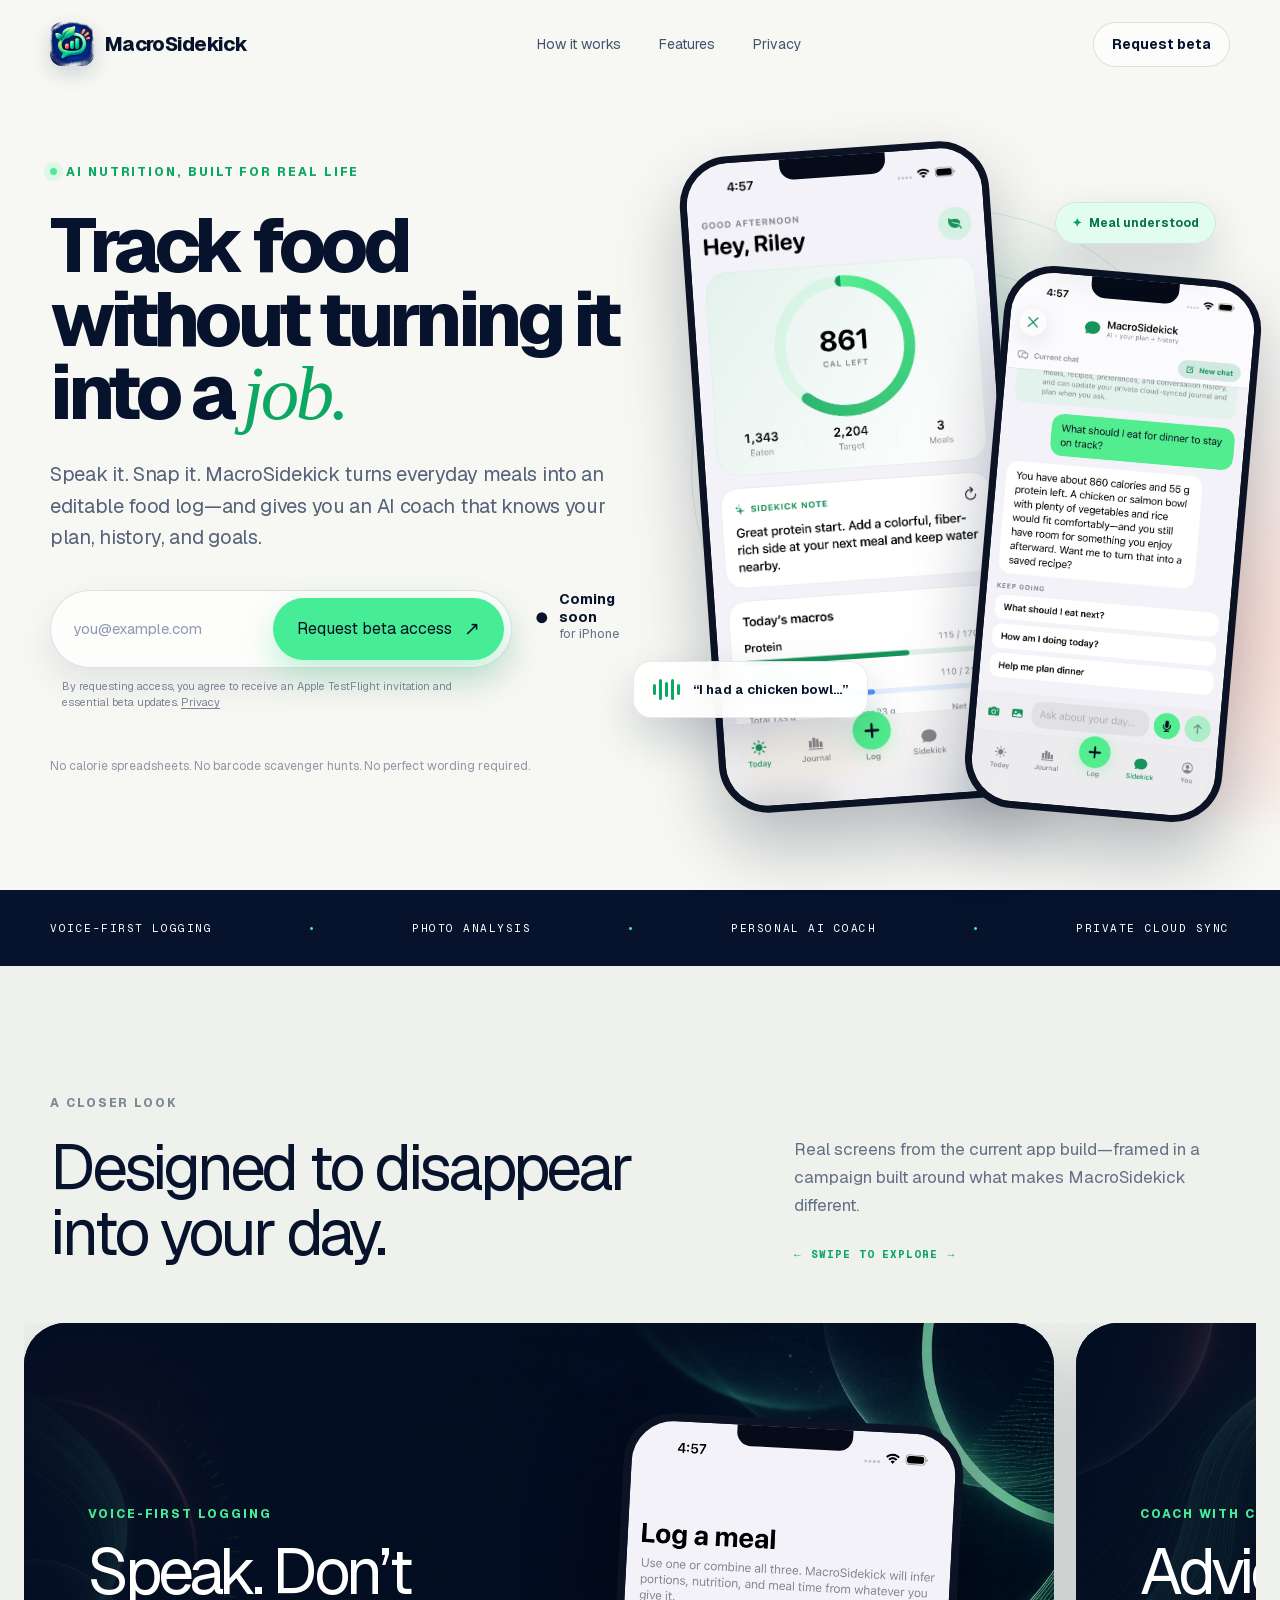
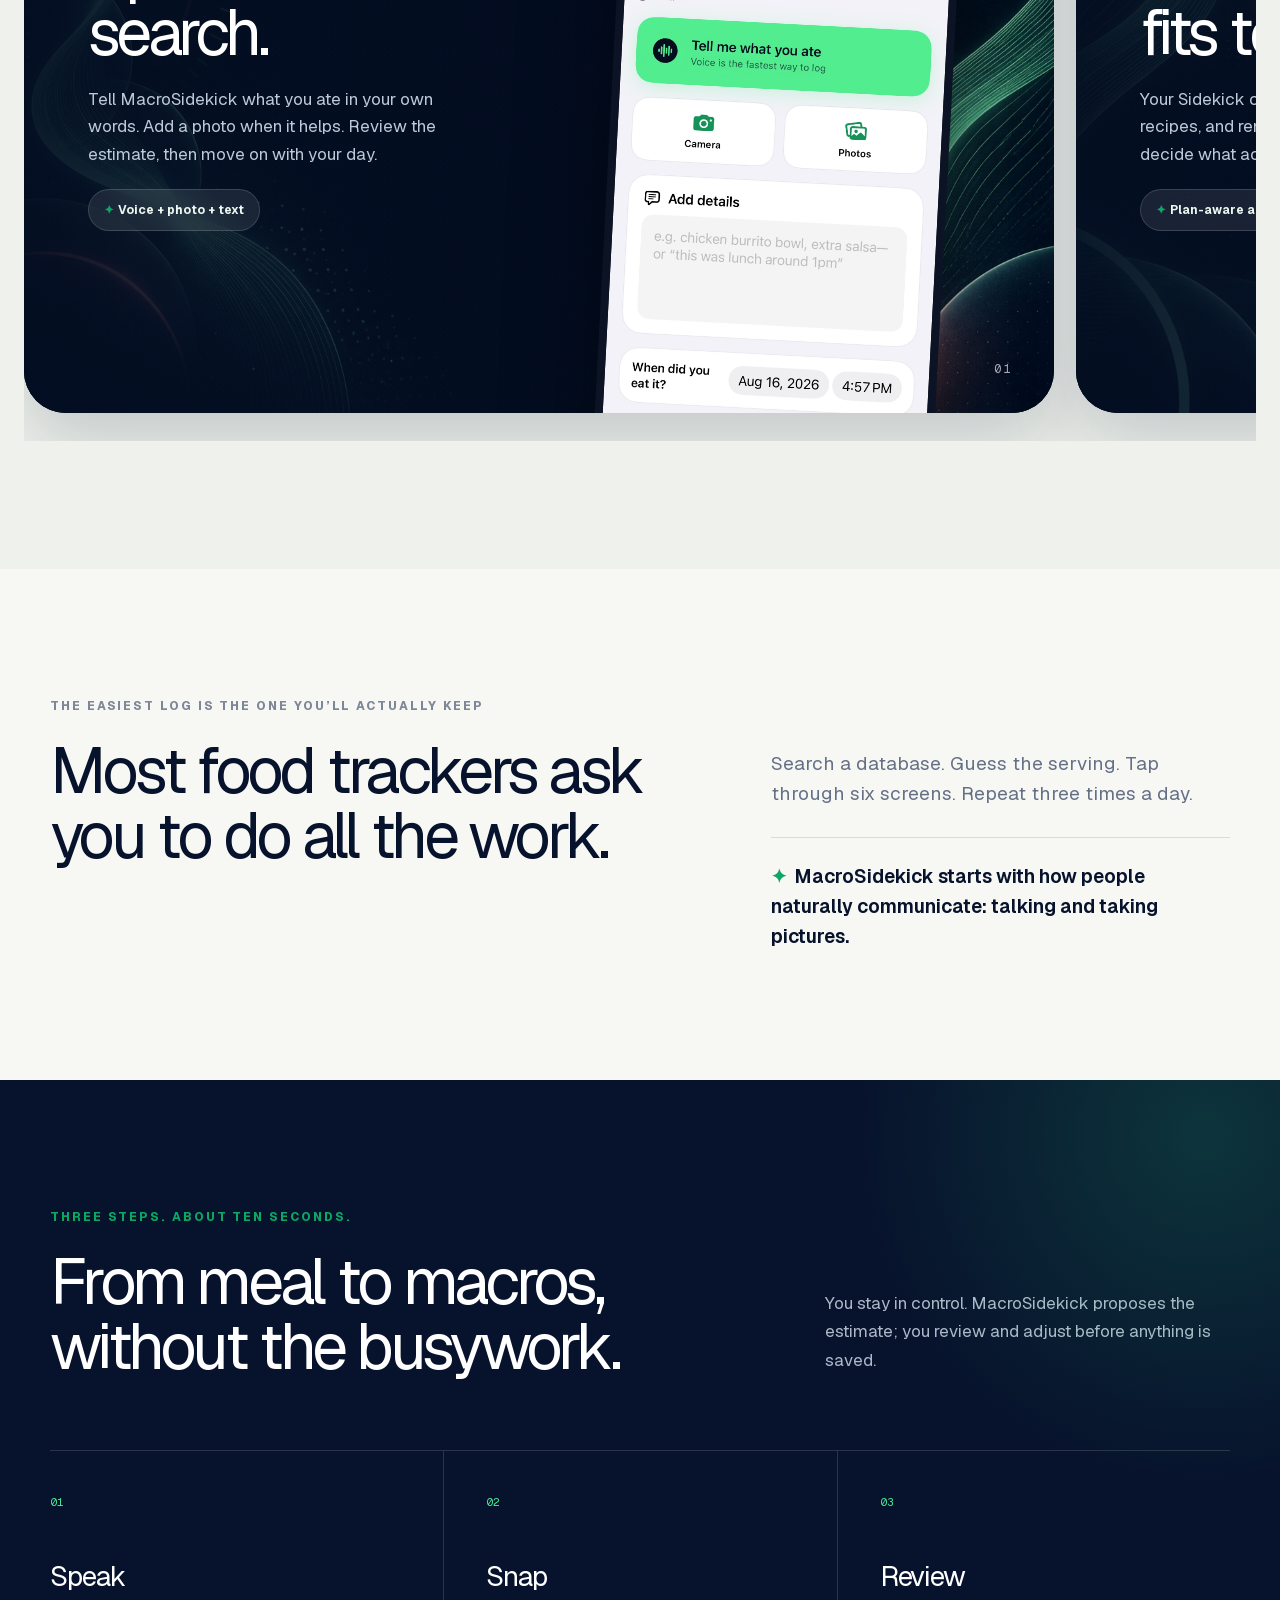
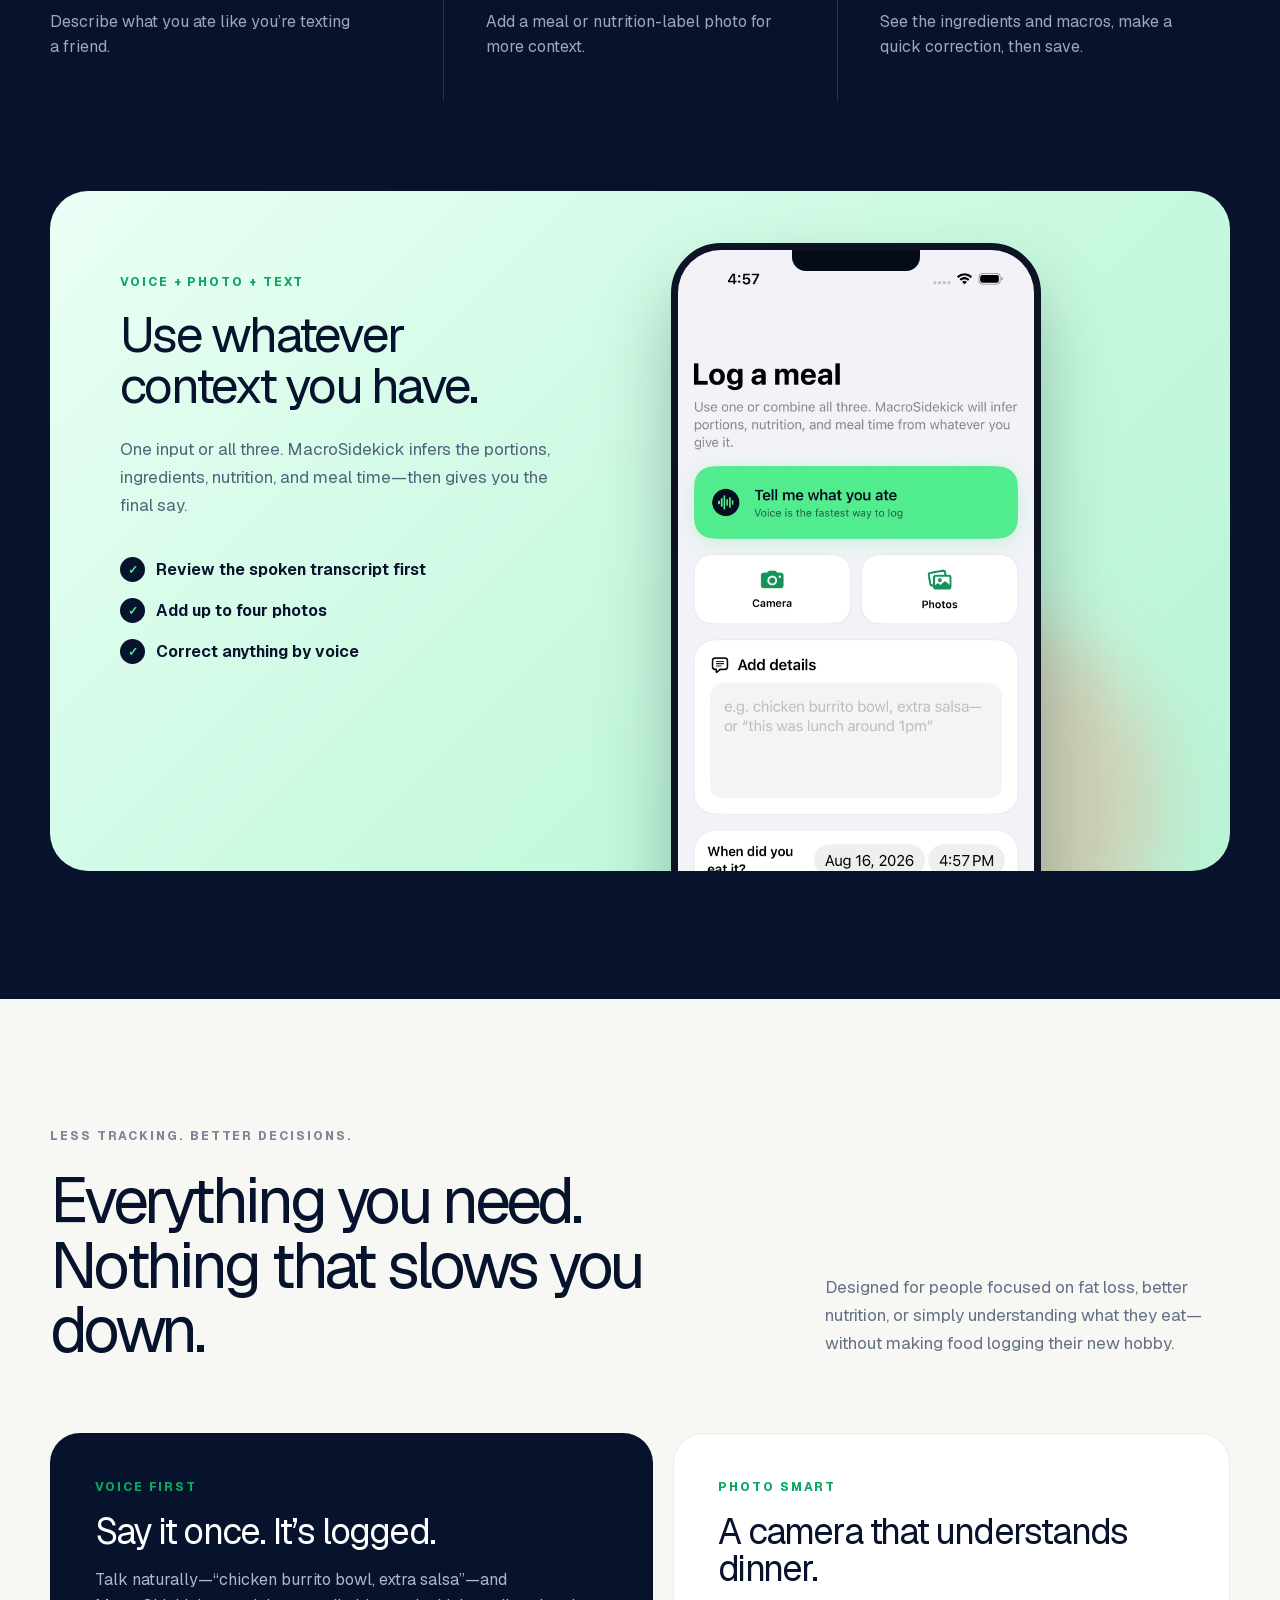
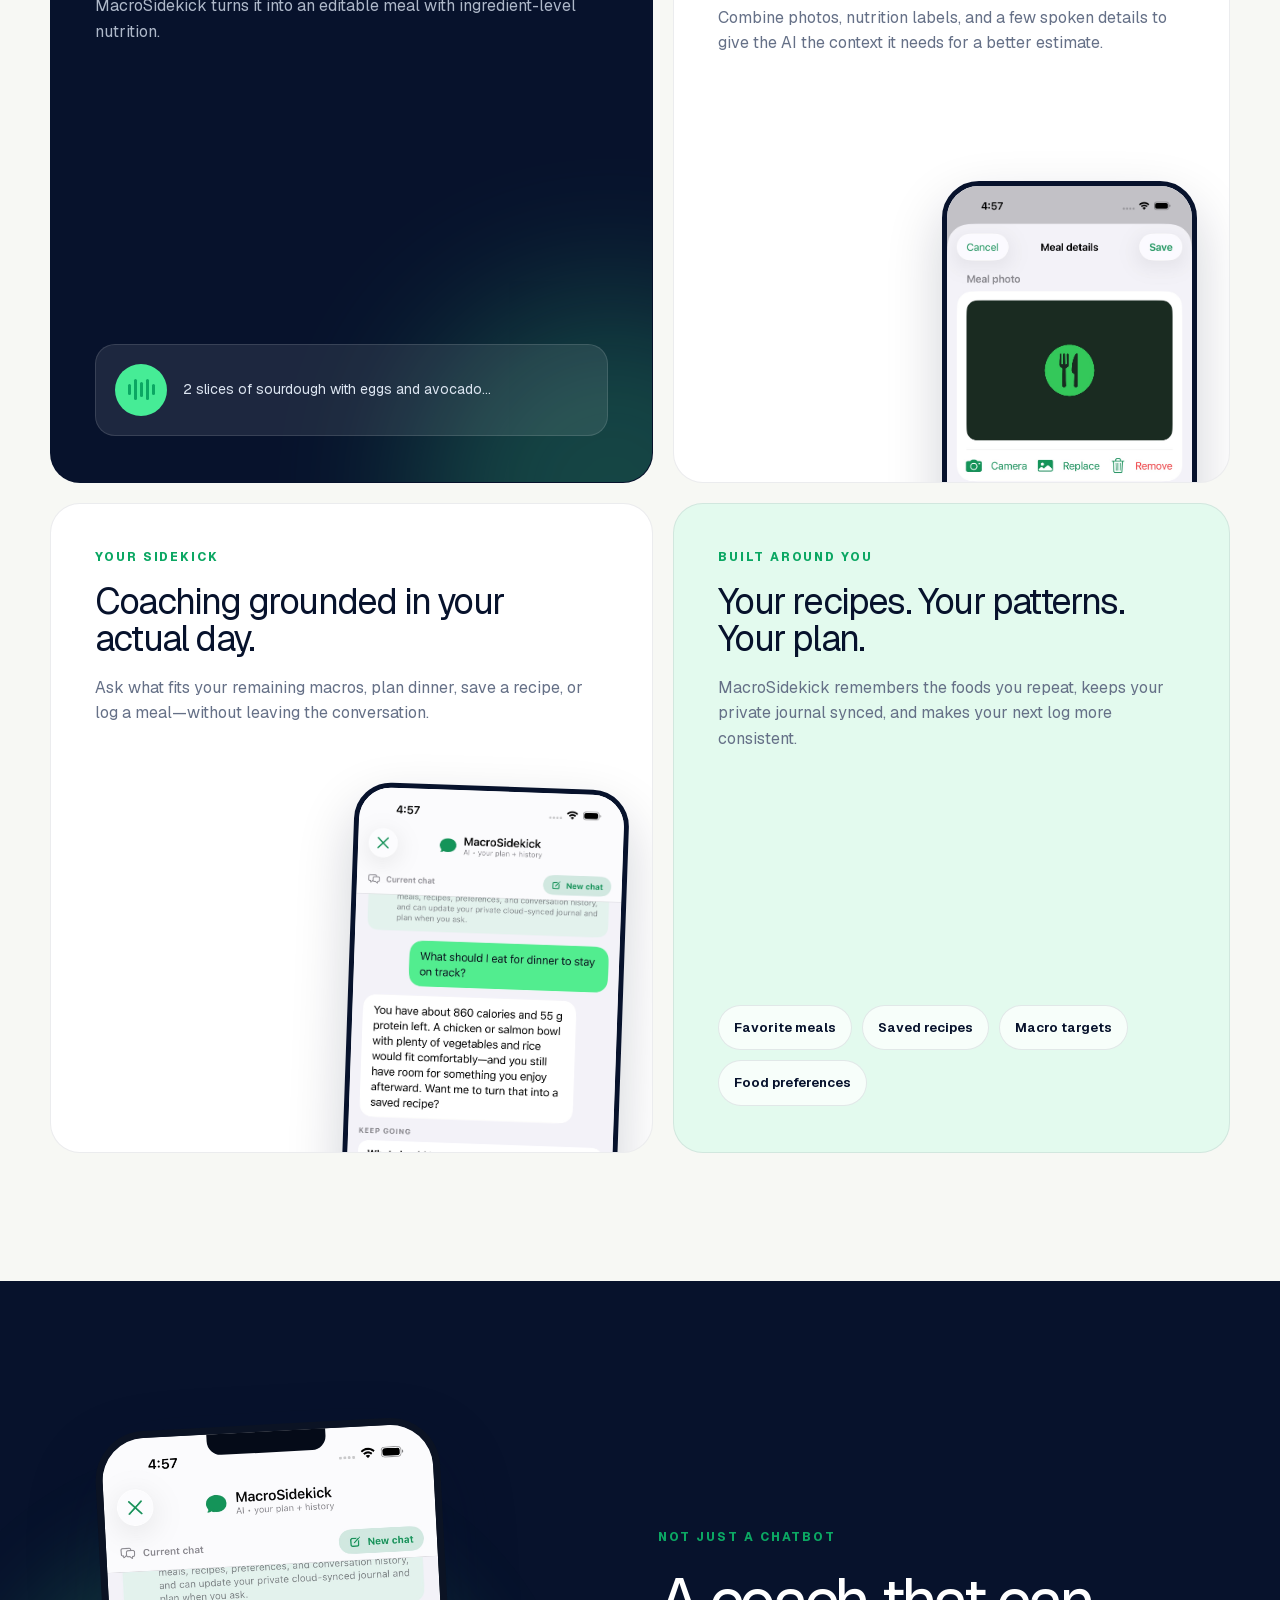
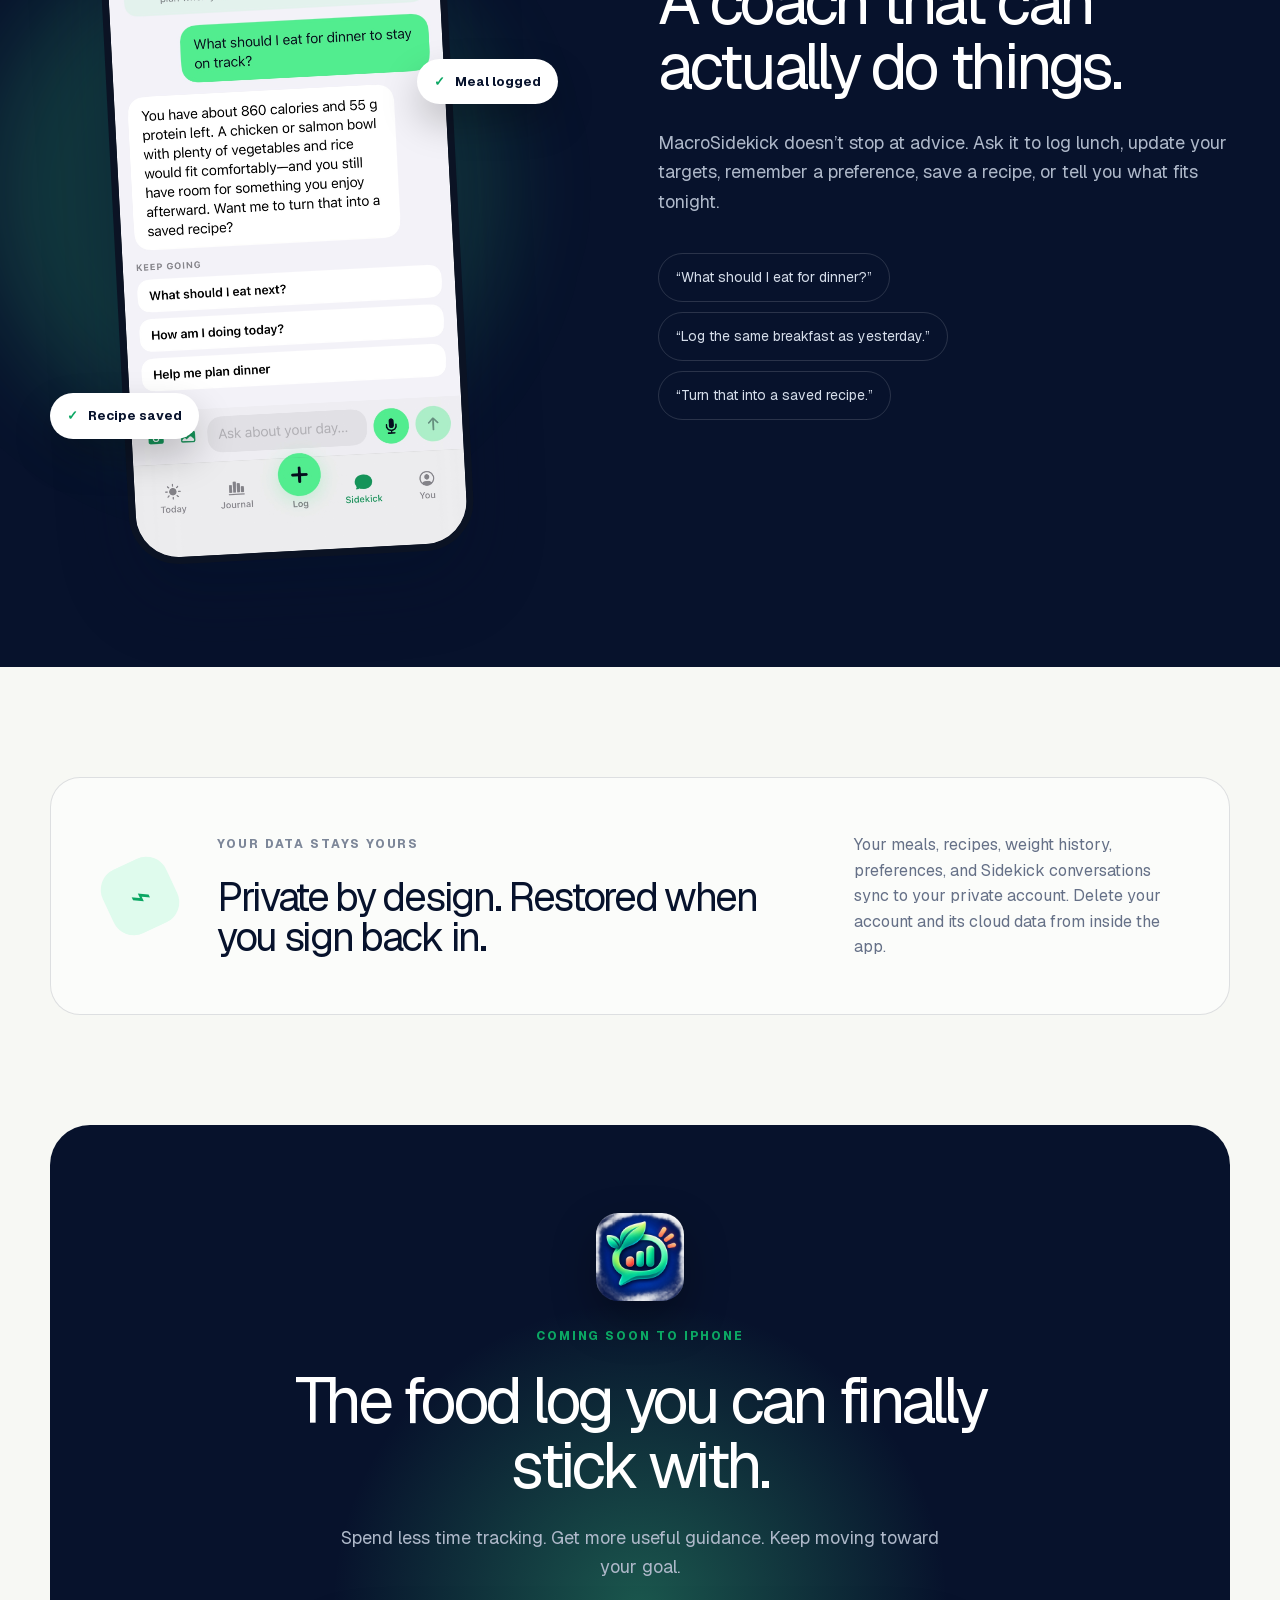
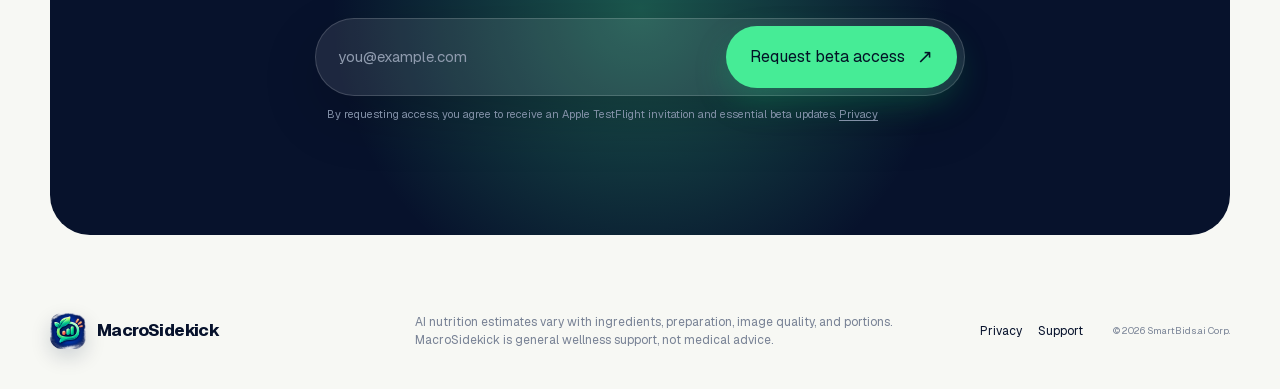
==== index.html @ 9c712740 "Publish MacroSidekick website" ====
<!DOCTYPE html><html lang="en"><head><meta charSet="utf-8"/><meta name="viewport" content="width=device-width, initial-scale=1"/><link rel="preload" href="/_next/static/media/797e433ab948586e-s.p.08e28id.o-okb.woff2" as="font" crossorigin="" type="font/woff2"/><link rel="preload" href="/_next/static/media/caa3a2e1cccd8315-s.p.09~u27dqhyhd6.woff2" as="font" crossorigin="" type="font/woff2"/><link rel="preload" href="/app/icon-512.png" as="image"/><link rel="preload" href="/app/01-Today.jpg" as="image"/><link rel="preload" href="/showcase-art.jpg" as="image"/><link rel="stylesheet" href="/_next/static/chunks/0omz8_~~53qs7.css" data-precedence="next"/><link rel="preload" as="script" fetchPriority="low" href="/_next/static/chunks/0ht900cau6_ur.js"/><script src="/_next/static/chunks/0r8nt2o8muejo.js" async=""></script><script src="/_next/static/chunks/07lhk_q6pmm3r.js" async=""></script><script src="/_next/static/chunks/turbopack-05c8c~j12fn14.js" async=""></script><script src="/_next/static/chunks/0dbhjjzl8qfwv.js" async=""></script><script src="/_next/static/chunks/0843u86t076or.js" async=""></script><meta name="next-size-adjust" content=""/><title>MacroSidekick — AI Nutrition Without the Busywork</title><meta name="description" content="Speak it, snap it, and stay on track. MacroSidekick is the voice-first AI food log and nutrition coach built for real life."/><link rel="canonical" href="https://macrosidekick.com"/><meta property="og:title" content="MacroSidekick — Track food without turning it into a job"/><meta property="og:description" content="A voice-first AI food log and nutrition coach built for real life."/><meta property="og:url" content="https://macrosidekick.com"/><meta property="og:image" content="https://macrosidekick.com/og.png"/><meta property="og:image:width" content="1200"/><meta property="og:image:height" content="630"/><meta property="og:image:alt" content="MacroSidekick app preview"/><meta property="og:type" content="website"/><meta name="twitter:card" content="summary_large_image"/><meta name="twitter:title" content="MacroSidekick — AI nutrition without the busywork"/><meta name="twitter:description" content="Speak it. Snap it. Stay on track."/><meta name="twitter:image" content="https://macrosidekick.com/og.png"/><link rel="icon" href="/app/icon-512.png"/><link rel="apple-touch-icon" href="/app/icon-512.png"/><script src="/_next/static/chunks/03~yq9q893hmn.js" noModule=""></script></head><body class="geist_a71539c9-module__T19VSG__variable geist_mono_8d43a2aa-module__8Li5zG__variable"><div hidden=""><!--$--><!--/$--></div><main><nav class="nav shell" aria-label="Main navigation"><a class="brand" href="#top" aria-label="MacroSidekick home"><img src="/app/icon-512.png" width="44" height="44" alt=""/><span>MacroSidekick</span></a><div class="nav-links"><a href="#how-it-works">How it works</a><a href="#features">Features</a><a href="#privacy">Privacy</a></div><a class="nav-cta" href="#beta">Request beta</a></nav><section class="hero shell" id="top"><div class="hero-copy"><div class="eyebrow"><span></span> AI nutrition, built for real life</div><h1>Track food without turning it into a <em>job.</em></h1><p class="hero-lede">Speak it. Snap it. MacroSidekick turns everyday meals into an editable food log—and gives you an AI coach that knows your plan, history, and goals.</p><div class="hero-actions"><div class="beta-signup beta-signup-compact"><form><label class="sr-only" for="beta-email-hero">Email address</label><input id="beta-email-hero" type="email" inputMode="email" autoComplete="email" placeholder="you@example.com" required="" maxLength="254" name="email" value=""/><label class="beta-honeypot" aria-hidden="true" hidden="">Website<input type="text" tabindex="-1" autoComplete="off" name="website"/></label><button class="button button-primary" type="submit">Request beta access<span aria-hidden="true">↗</span></button></form><p class="beta-consent">By requesting access, you agree to receive an Apple TestFlight invitation and essential beta updates. <a href="https://api.macrosidekick.com/privacy">Privacy</a></p><div class="beta-message" aria-live="polite"></div></div><div class="coming-soon hero-coming-soon"><span class="apple" aria-hidden="true">●</span><span><strong>Coming soon</strong> for iPhone</span></div></div><p class="microcopy">No calorie spreadsheets. No barcode scavenger hunts. No perfect wording required.</p></div><div class="hero-visual" aria-label="MacroSidekick app preview"><div class="orbit orbit-one" aria-hidden="true"></div><div class="orbit orbit-two" aria-hidden="true"></div><div class="phone phone-main"><div class="phone-speaker" aria-hidden="true"></div><img src="/app/01-Today.jpg" alt="MacroSidekick Today dashboard showing calories and macro progress" width="660" height="1434" loading="eager"/></div><div class="phone phone-side"><div class="phone-speaker" aria-hidden="true"></div><img src="/app/02-Sidekick.jpg" alt="MacroSidekick AI coaching conversation" width="660" height="1434" loading="lazy"/></div><div class="voice-pill"><span class="wave" aria-hidden="true"><i></i><i></i><i></i><i></i><i></i></span><span>“I had a chicken bowl…”</span></div><div class="ai-pill"><span class="spark" aria-hidden="true">✦</span> Meal understood</div></div></section><section class="signal-strip" aria-label="Core capabilities"><div class="shell signal-inner"><span>VOICE-FIRST LOGGING</span><b>•</b><span>PHOTO ANALYSIS</span><b>•</b><span>PERSONAL AI COACH</span><b>•</b><span>PRIVATE CLOUD SYNC</span></div></section><section class="showcase section-pad" id="showcase"><div class="shell showcase-heading"><div><p class="section-kicker">A closer look</p><h2>Designed to disappear<br/>into your day.</h2></div><div class="showcase-intro"><p>Real screens from the current app build—framed in a campaign built around what makes MacroSidekick different.</p><span class="swipe-cue"><span aria-hidden="true">←</span> Swipe to explore <span aria-hidden="true">→</span></span></div></div><div class="showcase-rail" aria-label="MacroSidekick feature tour"><article class="showcase-card showcase-voice"><img class="showcase-art" src="/showcase-art.jpg" alt="" loading="eager"/><div class="showcase-noise" aria-hidden="true"></div><div class="showcase-copy"><p class="mini-label">VOICE-FIRST LOGGING</p><h3>Speak. Don’t search.</h3><p>Tell MacroSidekick what you ate in your own words. Add a photo when it helps. Review the estimate, then move on with your day.</p><span class="showcase-note"><span class="spark" aria-hidden="true">✦</span> <!-- -->Voice + photo + text</span></div><div class="showcase-device"><div class="phone phone-showcase"><div class="phone-speaker" aria-hidden="true"></div><img src="/app/03-Quick-Log.jpg" alt="MacroSidekick voice-first meal logging screen" width="660" height="1434" loading="lazy"/></div><span class="showcase-index">0<!-- -->1</span></div></article><article class="showcase-card showcase-coach"><img class="showcase-art" src="/showcase-art.jpg" alt="" loading="lazy"/><div class="showcase-noise" aria-hidden="true"></div><div class="showcase-copy"><p class="mini-label">COACH WITH CONTEXT</p><h3>Advice that fits today.</h3><p>Your Sidekick can see your plan, history, recipes, and remaining macros—then help you decide what actually makes sense next.</p><span class="showcase-note"><span class="spark" aria-hidden="true">✦</span> <!-- -->Plan-aware answers</span></div><div class="showcase-device"><div class="phone phone-showcase"><div class="phone-speaker" aria-hidden="true"></div><img src="/app/02-Sidekick.jpg" alt="MacroSidekick contextual AI nutrition coaching conversation" width="660" height="1434" loading="lazy"/></div><span class="showcase-index">0<!-- -->2</span></div></article><article class="showcase-card showcase-edit"><img class="showcase-art" src="/showcase-art.jpg" alt="" loading="lazy"/><div class="showcase-noise" aria-hidden="true"></div><div class="showcase-copy"><p class="mini-label">FAST AI CORRECTIONS</p><h3>Fix it by talking.</h3><p>If an estimate misses a sauce, serving, or ingredient, just say what changed. MacroSidekick updates the whole meal for you.</p><span class="showcase-note"><span class="spark" aria-hidden="true">✦</span> <!-- -->Hands-free editing</span></div><div class="showcase-device"><div class="phone phone-showcase"><div class="phone-speaker" aria-hidden="true"></div><img src="/app/05-Voice-Meal-Edit.jpg" alt="MacroSidekick meal details with voice-powered AI editing" width="660" height="1434" loading="lazy"/></div><span class="showcase-index">0<!-- -->3</span></div></article><article class="showcase-card showcase-today"><img class="showcase-art" src="/showcase-art.jpg" alt="" loading="lazy"/><div class="showcase-noise" aria-hidden="true"></div><div class="showcase-copy"><p class="mini-label">YOUR DAY, AT A GLANCE</p><h3>Know exactly where you stand.</h3><p>Calories, protein, total carbs, net carbs, fiber, and fat stay clear—plus a timely Sidekick note on what to do next.</p><span class="showcase-note"><span class="spark" aria-hidden="true">✦</span> <!-- -->Live daily guidance</span></div><div class="showcase-device"><div class="phone phone-showcase"><div class="phone-speaker" aria-hidden="true"></div><img src="/app/01-Today.jpg" alt="MacroSidekick dashboard with calorie and macro progress" width="660" height="1434" loading="lazy"/></div><span class="showcase-index">0<!-- -->4</span></div></article></div></section><section class="problem shell section-pad"><p class="section-kicker">The easiest log is the one you’ll actually keep</p><div class="problem-grid"><h2>Most food trackers ask you to do all the work.</h2><div><p>Search a database. Guess the serving. Tap through six screens. Repeat three times a day.</p><p class="problem-answer"><span class="spark" aria-hidden="true">✦</span> MacroSidekick starts with how people naturally communicate: talking and taking pictures.</p></div></div></section><section class="how section-pad" id="how-it-works"><div class="shell"><div class="section-heading"><div><p class="section-kicker mint">Three steps. About ten seconds.</p><h2>From meal to macros,<br/>without the busywork.</h2></div><p>You stay in control. MacroSidekick proposes the estimate; you review and adjust before anything is saved.</p></div><div class="steps"><article class="step"><span class="step-number">01</span><h3>Speak</h3><p>Describe what you ate like you’re texting a friend.</p></article><article class="step"><span class="step-number">02</span><h3>Snap</h3><p>Add a meal or nutrition-label photo for more context.</p></article><article class="step"><span class="step-number">03</span><h3>Review</h3><p>See the ingredients and macros, make a quick correction, then save.</p></article></div><div class="capture-demo"><div class="capture-copy"><p class="mini-label">VOICE + PHOTO + TEXT</p><h3>Use whatever context you have.</h3><p>One input or all three. MacroSidekick infers the portions, ingredients, nutrition, and meal time—then gives you the final say.</p><ul><li><span>✓</span> Review the spoken transcript first</li><li><span>✓</span> Add up to four photos</li><li><span>✓</span> Correct anything by voice</li></ul></div><div class="capture-phone-wrap"><div class="phone phone-capture"><div class="phone-speaker" aria-hidden="true"></div><img src="/app/03-Quick-Log.jpg" alt="MacroSidekick voice and photo meal logging screen" width="660" height="1434" loading="lazy"/></div></div></div></div></section><section class="features shell section-pad" id="features"><div class="section-heading dark-heading"><div><p class="section-kicker">Less tracking. Better decisions.</p><h2>Everything you need.<br/>Nothing that slows you down.</h2></div><p>Designed for people focused on fat loss, better nutrition, or simply understanding what they eat—without making food logging their new hobby.</p></div><div class="bento"><article class="feature-card feature-voice"><p class="mini-label">VOICE FIRST</p><h3>Say it once. It’s logged.</h3><p>Talk naturally—“chicken burrito bowl, extra salsa”—and MacroSidekick turns it into an editable meal with ingredient-level nutrition.</p><div class="voice-card-ui"><span class="voice-orb"><span class="wave"><i></i><i></i><i></i><i></i><i></i></span></span><span>2 slices of sourdough with eggs and avocado…</span></div></article><article class="feature-card feature-photo"><p class="mini-label">PHOTO SMART</p><h3>A camera that understands dinner.</h3><p>Combine photos, nutrition labels, and a few spoken details to give the AI the context it needs for a better estimate.</p><img class="feature-shot" src="/app/05-Voice-Meal-Edit.jpg" alt="Editing a meal estimate by voice" width="660" height="1434" loading="lazy"/></article><article class="feature-card feature-coach"><p class="mini-label">YOUR SIDEKICK</p><h3>Coaching grounded in your actual day.</h3><p>Ask what fits your remaining macros, plan dinner, save a recipe, or log a meal—without leaving the conversation.</p><img class="feature-shot coach-shot" src="/app/02-Sidekick.jpg" alt="Personal AI nutrition coach" width="660" height="1434" loading="lazy"/></article><article class="feature-card feature-memory"><p class="mini-label">BUILT AROUND YOU</p><h3>Your recipes. Your patterns. Your plan.</h3><p>MacroSidekick remembers the foods you repeat, keeps your private journal synced, and makes your next log more consistent.</p><div class="memory-tags" aria-label="Information MacroSidekick can remember"><span>Favorite meals</span><span>Saved recipes</span><span>Macro targets</span><span>Food preferences</span></div></article></div></section><section class="sidekick-section section-pad"><div class="shell sidekick-grid"><div class="sidekick-phone-stage"><div class="phone phone-coach"><div class="phone-speaker" aria-hidden="true"></div><img src="/app/02-Sidekick.jpg" alt="MacroSidekick coach recommending a dinner based on remaining calories and protein" width="660" height="1434" loading="lazy"/></div><div class="action-chip chip-one"><span>✓</span> Meal logged</div><div class="action-chip chip-two"><span>✓</span> Recipe saved</div></div><div class="sidekick-copy"><p class="section-kicker mint">Not just a chatbot</p><h2>A coach that can actually do things.</h2><p>MacroSidekick doesn’t stop at advice. Ask it to log lunch, update your targets, remember a preference, save a recipe, or tell you what fits tonight.</p><div class="prompt-list"><span>“What should I eat for dinner?”</span><span>“Log the same breakfast as yesterday.”</span><span>“Turn that into a saved recipe.”</span></div></div></div></section><section class="privacy shell section-pad" id="privacy"><div class="privacy-card"><div class="privacy-icon" aria-hidden="true">⌁</div><div><p class="section-kicker">Your data stays yours</p><h2>Private by design. Restored when you sign back in.</h2></div><p>Your meals, recipes, weight history, preferences, and Sidekick conversations sync to your private account. Delete your account and its cloud data from inside the app.</p></div></section><section class="final-cta shell" id="beta"><div class="cta-glow" aria-hidden="true"></div><img src="/app/icon-512.png" width="88" height="88" alt="MacroSidekick app icon" loading="lazy"/><p class="section-kicker mint">Coming soon to iPhone</p><h2>The food log you can finally stick with.</h2><p>Spend less time tracking. Get more useful guidance. Keep moving toward your goal.</p><div class="beta-signup"><form><label class="sr-only" for="beta-email-final">Email address</label><input id="beta-email-final" type="email" inputMode="email" autoComplete="email" placeholder="you@example.com" required="" maxLength="254" name="email" value=""/><label class="beta-honeypot" aria-hidden="true" hidden="">Website<input type="text" tabindex="-1" autoComplete="off" name="website"/></label><button class="button button-primary" type="submit">Request beta access<span aria-hidden="true">↗</span></button></form><p class="beta-consent">By requesting access, you agree to receive an Apple TestFlight invitation and essential beta updates. <a href="https://api.macrosidekick.com/privacy">Privacy</a></p><div class="beta-message" aria-live="polite"></div></div></section><footer class="footer shell"><a class="brand footer-brand" href="#top"><img src="/app/icon-512.png" width="36" height="36" alt="" loading="lazy"/><span>MacroSidekick</span></a><p>AI nutrition estimates vary with ingredients, preparation, image quality, and portions. MacroSidekick is general wellness support, not medical advice.</p><div><a href="https://api.macrosidekick.com/privacy">Privacy</a><a href="https://api.macrosidekick.com/support">Support</a></div><small>© 2026 SmartBids.ai Corp.</small></footer></main><!--$--><!--/$--><script src="/_next/static/chunks/0ht900cau6_ur.js" id="_R_" async=""></script><script>(self.__next_f=self.__next_f||[]).push([0])</script><script>self.__next_f.push([1,"1:\"$Sreact.fragment\"\n2:I[39756,[\"/_next/static/chunks/0dbhjjzl8qfwv.js\"],\"default\"]\n3:I[37457,[\"/_next/static/chunks/0dbhjjzl8qfwv.js\"],\"default\"]\n4:I[15437,[\"/_next/static/chunks/0dbhjjzl8qfwv.js\",\"/_next/static/chunks/0843u86t076or.js\"],\"default\"]\n11:I[68027,[\"/_next/static/chunks/0dbhjjzl8qfwv.js\"],\"default\",1]\n:HL[\"/_next/static/chunks/0omz8_~~53qs7.css\",\"style\"]\n:HL[\"/_next/static/media/797e433ab948586e-s.p.08e28id.o-okb.woff2\",\"font\",{\"crossOrigin\":\"\",\"type\":\"font/woff2\"}]\n:HL[\"/_next/static/media/caa3a2e1cccd8315-s.p.09~u27dqhyhd6.woff2\",\"font\",{\"crossOrigin\":\"\",\"type\":\"font/woff2\"}]\n:HL[\"/app/icon-512.png\",\"image\"]\n:HL[\"/app/01-Today.jpg\",\"image\"]\n"])</script><script>self.__next_f.push([1,"0:{\"P\":null,\"c\":[\"\",\"\"],\"q\":\"\",\"i\":false,\"f\":[[[\"\",{\"children\":[\"__PAGE__\",{}]},\"$undefined\",\"$undefined\",16],[[\"$\",\"$1\",\"c\",{\"children\":[[[\"$\",\"link\",\"0\",{\"rel\":\"stylesheet\",\"href\":\"/_next/static/chunks/0omz8_~~53qs7.css\",\"precedence\":\"next\",\"crossOrigin\":\"$undefined\",\"nonce\":\"$undefined\"}],[\"$\",\"script\",\"script-0\",{\"src\":\"/_next/static/chunks/0dbhjjzl8qfwv.js\",\"async\":true,\"nonce\":\"$undefined\"}]],[\"$\",\"html\",null,{\"lang\":\"en\",\"children\":[\"$\",\"body\",null,{\"className\":\"geist_a71539c9-module__T19VSG__variable geist_mono_8d43a2aa-module__8Li5zG__variable\",\"children\":[\"$\",\"$L2\",null,{\"parallelRouterKey\":\"children\",\"error\":\"$undefined\",\"errorStyles\":\"$undefined\",\"errorScripts\":\"$undefined\",\"template\":[\"$\",\"$L3\",null,{}],\"templateStyles\":\"$undefined\",\"templateScripts\":\"$undefined\",\"notFound\":[[[\"$\",\"title\",null,{\"children\":\"404: This page could not be found.\"}],[\"$\",\"div\",null,{\"style\":{\"fontFamily\":\"system-ui,\\\"Segoe UI\\\",Roboto,Helvetica,Arial,sans-serif,\\\"Apple Color Emoji\\\",\\\"Segoe UI Emoji\\\"\",\"height\":\"100vh\",\"textAlign\":\"center\",\"display\":\"flex\",\"flexDirection\":\"column\",\"alignItems\":\"center\",\"justifyContent\":\"center\"},\"children\":[\"$\",\"div\",null,{\"children\":[[\"$\",\"style\",null,{\"dangerouslySetInnerHTML\":{\"__html\":\"body{color:#000;background:#fff;margin:0}.next-error-h1{border-right:1px solid rgba(0,0,0,.3)}@media (prefers-color-scheme:dark){body{color:#fff;background:#000}.next-error-h1{border-right:1px solid rgba(255,255,255,.3)}}\"}}],[\"$\",\"h1\",null,{\"className\":\"next-error-h1\",\"style\":{\"display\":\"inline-block\",\"margin\":\"0 20px 0 0\",\"padding\":\"0 23px 0 0\",\"fontSize\":24,\"fontWeight\":500,\"verticalAlign\":\"top\",\"lineHeight\":\"49px\"},\"children\":404}],[\"$\",\"div\",null,{\"style\":{\"display\":\"inline-block\"},\"children\":[\"$\",\"h2\",null,{\"style\":{\"fontSize\":14,\"fontWeight\":400,\"lineHeight\":\"49px\",\"margin\":0},\"children\":\"This page could not be found.\"}]}]]}]}]],[]],\"forbidden\":\"$undefined\",\"unauthorized\":\"$undefined\"}]}]}]]}],{\"children\":[[\"$\",\"$1\",\"c\",{\"children\":[[\"$\",\"main\",null,{\"children\":[[\"$\",\"nav\",null,{\"className\":\"nav shell\",\"aria-label\":\"Main navigation\",\"children\":[[\"$\",\"a\",null,{\"className\":\"brand\",\"href\":\"#top\",\"aria-label\":\"MacroSidekick home\",\"children\":[[\"$\",\"img\",null,{\"src\":\"/app/icon-512.png\",\"width\":\"44\",\"height\":\"44\",\"alt\":\"\"}],[\"$\",\"span\",null,{\"children\":\"MacroSidekick\"}]]}],[\"$\",\"div\",null,{\"className\":\"nav-links\",\"children\":[[\"$\",\"a\",null,{\"href\":\"#how-it-works\",\"children\":\"How it works\"}],[\"$\",\"a\",null,{\"href\":\"#features\",\"children\":\"Features\"}],[\"$\",\"a\",null,{\"href\":\"#privacy\",\"children\":\"Privacy\"}]]}],[\"$\",\"a\",null,{\"className\":\"nav-cta\",\"href\":\"#beta\",\"children\":\"Request beta\"}]]}],[\"$\",\"section\",null,{\"className\":\"hero shell\",\"id\":\"top\",\"children\":[[\"$\",\"div\",null,{\"className\":\"hero-copy\",\"children\":[[\"$\",\"div\",null,{\"className\":\"eyebrow\",\"children\":[[\"$\",\"span\",null,{}],\" AI nutrition, built for real life\"]}],[\"$\",\"h1\",null,{\"children\":[\"Track food without turning it into a \",[\"$\",\"em\",null,{\"children\":\"job.\"}]]}],[\"$\",\"p\",null,{\"className\":\"hero-lede\",\"children\":\"Speak it. Snap it. MacroSidekick turns everyday meals into an editable food log—and gives you an AI coach that knows your plan, history, and goals.\"}],[\"$\",\"div\",null,{\"className\":\"hero-actions\",\"children\":[[\"$\",\"$L4\",null,{\"compact\":true}],[\"$\",\"div\",null,{\"className\":\"coming-soon hero-coming-soon\",\"children\":[[\"$\",\"span\",null,{\"className\":\"apple\",\"aria-hidden\":\"true\",\"children\":\"●\"}],[\"$\",\"span\",null,{\"children\":[[\"$\",\"strong\",null,{\"children\":\"Coming soon\"}],\" for iPhone\"]}]]}]]}],[\"$\",\"p\",null,{\"className\":\"microcopy\",\"children\":\"No calorie spreadsheets. No barcode scavenger hunts. No perfect wording required.\"}]]}],[\"$\",\"div\",null,{\"className\":\"hero-visual\",\"aria-label\":\"MacroSidekick app preview\",\"children\":[[\"$\",\"div\",null,{\"className\":\"orbit orbit-one\",\"aria-hidden\":\"true\"}],[\"$\",\"div\",null,{\"className\":\"orbit orbit-two\",\"aria-hidden\":\"true\"}],[\"$\",\"div\",null,{\"className\":\"phone phone-main\",\"children\":[[\"$\",\"div\",null,{\"className\":\"phone-speaker\",\"aria-hidden\":\"true\"}],[\"$\",\"img\",null,{\"src\":\"/app/01-Today.jpg\",\"alt\":\"MacroSidekick Today dashboard showing calories and macro progress\",\"width\":\"660\",\"height\":\"1434\",\"loading\":\"eager\"}]]}],[\"$\",\"div\",null,{\"className\":\"phone phone-side\",\"children\":[[\"$\",\"div\",null,{\"className\":\"phone-speaker\",\"aria-hidden\":\"true\"}],[\"$\",\"img\",null,{\"src\":\"/app/02-Sidekick.jpg\",\"alt\":\"MacroSidekick AI coaching conversation\",\"width\":\"660\",\"height\":\"1434\",\"loading\":\"lazy\"}]]}],[\"$\",\"div\",null,{\"className\":\"voice-pill\",\"children\":[[\"$\",\"span\",null,{\"className\":\"wave\",\"aria-hidden\":\"true\",\"children\":[[\"$\",\"i\",null,{}],[\"$\",\"i\",null,{}],[\"$\",\"i\",null,{}],[\"$\",\"i\",null,{}],[\"$\",\"i\",null,{}]]}],[\"$\",\"span\",null,{\"children\":\"“I had a chicken bowl…”\"}]]}],[\"$\",\"div\",null,{\"className\":\"ai-pill\",\"children\":[[\"$\",\"span\",null,{\"className\":\"spark\",\"aria-hidden\":\"true\",\"children\":\"✦\"}],\" Meal understood\"]}]]}]]}],\"$L5\",\"$L6\",\"$L7\",\"$L8\",\"$L9\",\"$La\",\"$Lb\",\"$Lc\",\"$Ld\"]}],[\"$Le\"],\"$Lf\"]}],{},null,false,null]},null,false,null],\"$L10\",false]],\"m\":\"$undefined\",\"G\":[\"$11\",[\"$L12\"]],\"S\":true,\"h\":null,\"s\":\"$undefined\",\"l\":\"$undefined\",\"p\":\"$undefined\",\"d\":\"$undefined\",\"b\":\"bv9QAXTRPcBAsqZ396rrL\"}\n"])</script><script>self.__next_f.push([1,"17:I[97367,[\"/_next/static/chunks/0dbhjjzl8qfwv.js\"],\"OutletBoundary\"]\n18:\"$Sreact.suspense\"\n1a:I[97367,[\"/_next/static/chunks/0dbhjjzl8qfwv.js\"],\"ViewportBoundary\"]\n1c:I[97367,[\"/_next/static/chunks/0dbhjjzl8qfwv.js\"],\"MetadataBoundary\"]\n:HL[\"/showcase-art.jpg\",\"image\"]\n5:[\"$\",\"section\",null,{\"className\":\"signal-strip\",\"aria-label\":\"Core capabilities\",\"children\":[\"$\",\"div\",null,{\"className\":\"shell signal-inner\",\"children\":[[\"$\",\"span\",null,{\"children\":\"VOICE-FIRST LOGGING\"}],[\"$\",\"b\",null,{\"children\":\"•\"}],[\"$\",\"span\",null,{\"children\":\"PHOTO ANALYSIS\"}],[\"$\",\"b\",null,{\"children\":\"•\"}],[\"$\",\"span\",null,{\"children\":\"PERSONAL AI COACH\"}],[\"$\",\"b\",null,{\"children\":\"•\"}],[\"$\",\"span\",null,{\"children\":\"PRIVATE CLOUD SYNC\"}]]}]}]\n"])</script><script>self.__next_f.push([1,"6:[\"$\",\"section\",null,{\"className\":\"showcase section-pad\",\"id\":\"showcase\",\"children\":[[\"$\",\"div\",null,{\"className\":\"shell showcase-heading\",\"children\":[[\"$\",\"div\",null,{\"children\":[[\"$\",\"p\",null,{\"className\":\"section-kicker\",\"children\":\"A closer look\"}],[\"$\",\"h2\",null,{\"children\":[\"Designed to disappear\",[\"$\",\"br\",null,{}],\"into your day.\"]}]]}],[\"$\",\"div\",null,{\"className\":\"showcase-intro\",\"children\":[[\"$\",\"p\",null,{\"children\":\"Real screens from the current app build—framed in a campaign built around what makes MacroSidekick different.\"}],[\"$\",\"span\",null,{\"className\":\"swipe-cue\",\"children\":[[\"$\",\"span\",null,{\"aria-hidden\":\"true\",\"children\":\"←\"}],\" Swipe to explore \",[\"$\",\"span\",null,{\"aria-hidden\":\"true\",\"children\":\"→\"}]]}]]}]]}],[\"$\",\"div\",null,{\"className\":\"showcase-rail\",\"aria-label\":\"MacroSidekick feature tour\",\"children\":[[\"$\",\"article\",\"Speak. Don’t search.\",{\"className\":\"showcase-card showcase-voice\",\"children\":[[\"$\",\"img\",null,{\"className\":\"showcase-art\",\"src\":\"/showcase-art.jpg\",\"alt\":\"\",\"loading\":\"eager\"}],[\"$\",\"div\",null,{\"className\":\"showcase-noise\",\"aria-hidden\":\"true\"}],[\"$\",\"div\",null,{\"className\":\"showcase-copy\",\"children\":[[\"$\",\"p\",null,{\"className\":\"mini-label\",\"children\":\"VOICE-FIRST LOGGING\"}],[\"$\",\"h3\",null,{\"children\":\"Speak. Don’t search.\"}],[\"$\",\"p\",null,{\"children\":\"Tell MacroSidekick what you ate in your own words. Add a photo when it helps. Review the estimate, then move on with your day.\"}],[\"$\",\"span\",null,{\"className\":\"showcase-note\",\"children\":[[\"$\",\"span\",null,{\"className\":\"spark\",\"aria-hidden\":\"true\",\"children\":\"✦\"}],\" \",\"Voice + photo + text\"]}]]}],[\"$\",\"div\",null,{\"className\":\"showcase-device\",\"children\":[[\"$\",\"div\",null,{\"className\":\"phone phone-showcase\",\"children\":[[\"$\",\"div\",null,{\"className\":\"phone-speaker\",\"aria-hidden\":\"true\"}],[\"$\",\"img\",null,{\"src\":\"/app/03-Quick-Log.jpg\",\"alt\":\"MacroSidekick voice-first meal logging screen\",\"width\":\"660\",\"height\":\"1434\",\"loading\":\"lazy\"}]]}],[\"$\",\"span\",null,{\"className\":\"showcase-index\",\"children\":[\"0\",1]}]]}]]}],[\"$\",\"article\",\"Advice that fits today.\",{\"className\":\"showcase-card showcase-coach\",\"children\":[[\"$\",\"img\",null,{\"className\":\"showcase-art\",\"src\":\"/showcase-art.jpg\",\"alt\":\"\",\"loading\":\"lazy\"}],[\"$\",\"div\",null,{\"className\":\"showcase-noise\",\"aria-hidden\":\"true\"}],[\"$\",\"div\",null,{\"className\":\"showcase-copy\",\"children\":[[\"$\",\"p\",null,{\"className\":\"mini-label\",\"children\":\"COACH WITH CONTEXT\"}],[\"$\",\"h3\",null,{\"children\":\"Advice that fits today.\"}],[\"$\",\"p\",null,{\"children\":\"Your Sidekick can see your plan, history, recipes, and remaining macros—then help you decide what actually makes sense next.\"}],[\"$\",\"span\",null,{\"className\":\"showcase-note\",\"children\":[[\"$\",\"span\",null,{\"className\":\"spark\",\"aria-hidden\":\"true\",\"children\":\"✦\"}],\" \",\"Plan-aware answers\"]}]]}],[\"$\",\"div\",null,{\"className\":\"showcase-device\",\"children\":[[\"$\",\"div\",null,{\"className\":\"phone phone-showcase\",\"children\":[[\"$\",\"div\",null,{\"className\":\"phone-speaker\",\"aria-hidden\":\"true\"}],[\"$\",\"img\",null,{\"src\":\"/app/02-Sidekick.jpg\",\"alt\":\"MacroSidekick contextual AI nutrition coaching conversation\",\"width\":\"660\",\"height\":\"1434\",\"loading\":\"lazy\"}]]}],[\"$\",\"span\",null,{\"className\":\"showcase-index\",\"children\":[\"0\",2]}]]}]]}],[\"$\",\"article\",\"Fix it by talking.\",{\"className\":\"showcase-card showcase-edit\",\"children\":[[\"$\",\"img\",null,{\"className\":\"showcase-art\",\"src\":\"/showcase-art.jpg\",\"alt\":\"\",\"loading\":\"lazy\"}],[\"$\",\"div\",null,{\"className\":\"showcase-noise\",\"aria-hidden\":\"true\"}],[\"$\",\"div\",null,{\"className\":\"showcase-copy\",\"children\":[[\"$\",\"p\",null,{\"className\":\"mini-label\",\"children\":\"FAST AI CORRECTIONS\"}],[\"$\",\"h3\",null,{\"children\":\"Fix it by talking.\"}],[\"$\",\"p\",null,{\"children\":\"If an estimate misses a sauce, serving, or ingredient, just say what changed. MacroSidekick updates the whole meal for you.\"}],[\"$\",\"span\",null,{\"className\":\"showcase-note\",\"children\":[[\"$\",\"span\",null,{\"className\":\"spark\",\"aria-hidden\":\"true\",\"children\":\"✦\"}],\" \",\"Hands-free editing\"]}]]}],[\"$\",\"div\",null,{\"className\":\"showcase-device\",\"children\":[[\"$\",\"div\",null,{\"className\":\"phone phone-showcase\",\"children\":[[\"$\",\"div\",null,{\"className\":\"phone-speaker\",\"aria-hidden\":\"true\"}],[\"$\",\"img\",null,{\"src\":\"/app/05-Voice-Meal-Edit.jpg\",\"alt\":\"MacroSidekick meal details with voice-powered AI editing\",\"width\":\"660\",\"height\":\"1434\",\"loading\":\"lazy\"}]]}],[\"$\",\"span\",null,{\"className\":\"showcase-index\",\"children\":[\"0\",3]}]]}]]}],[\"$\",\"article\",\"Know exactly where you stand.\",{\"className\":\"showcase-card showcase-today\",\"children\":[\"$L13\",\"$L14\",\"$L15\",\"$L16\"]}]]}]]}]\n"])</script><script>self.__next_f.push([1,"7:[\"$\",\"section\",null,{\"className\":\"problem shell section-pad\",\"children\":[[\"$\",\"p\",null,{\"className\":\"section-kicker\",\"children\":\"The easiest log is the one you’ll actually keep\"}],[\"$\",\"div\",null,{\"className\":\"problem-grid\",\"children\":[[\"$\",\"h2\",null,{\"children\":\"Most food trackers ask you to do all the work.\"}],[\"$\",\"div\",null,{\"children\":[[\"$\",\"p\",null,{\"children\":\"Search a database. Guess the serving. Tap through six screens. Repeat three times a day.\"}],[\"$\",\"p\",null,{\"className\":\"problem-answer\",\"children\":[[\"$\",\"span\",null,{\"className\":\"spark\",\"aria-hidden\":\"true\",\"children\":\"✦\"}],\" MacroSidekick starts with how people naturally communicate: talking and taking pictures.\"]}]]}]]}]]}]\n"])</script><script>self.__next_f.push([1,"8:[\"$\",\"section\",null,{\"className\":\"how section-pad\",\"id\":\"how-it-works\",\"children\":[\"$\",\"div\",null,{\"className\":\"shell\",\"children\":[[\"$\",\"div\",null,{\"className\":\"section-heading\",\"children\":[[\"$\",\"div\",null,{\"children\":[[\"$\",\"p\",null,{\"className\":\"section-kicker mint\",\"children\":\"Three steps. About ten seconds.\"}],[\"$\",\"h2\",null,{\"children\":[\"From meal to macros,\",[\"$\",\"br\",null,{}],\"without the busywork.\"]}]]}],[\"$\",\"p\",null,{\"children\":\"You stay in control. MacroSidekick proposes the estimate; you review and adjust before anything is saved.\"}]]}],[\"$\",\"div\",null,{\"className\":\"steps\",\"children\":[[\"$\",\"article\",\"01\",{\"className\":\"step\",\"children\":[[\"$\",\"span\",null,{\"className\":\"step-number\",\"children\":\"01\"}],[\"$\",\"h3\",null,{\"children\":\"Speak\"}],[\"$\",\"p\",null,{\"children\":\"Describe what you ate like you’re texting a friend.\"}]]}],[\"$\",\"article\",\"02\",{\"className\":\"step\",\"children\":[[\"$\",\"span\",null,{\"className\":\"step-number\",\"children\":\"02\"}],[\"$\",\"h3\",null,{\"children\":\"Snap\"}],[\"$\",\"p\",null,{\"children\":\"Add a meal or nutrition-label photo for more context.\"}]]}],[\"$\",\"article\",\"03\",{\"className\":\"step\",\"children\":[[\"$\",\"span\",null,{\"className\":\"step-number\",\"children\":\"03\"}],[\"$\",\"h3\",null,{\"children\":\"Review\"}],[\"$\",\"p\",null,{\"children\":\"See the ingredients and macros, make a quick correction, then save.\"}]]}]]}],[\"$\",\"div\",null,{\"className\":\"capture-demo\",\"children\":[[\"$\",\"div\",null,{\"className\":\"capture-copy\",\"children\":[[\"$\",\"p\",null,{\"className\":\"mini-label\",\"children\":\"VOICE + PHOTO + TEXT\"}],[\"$\",\"h3\",null,{\"children\":\"Use whatever context you have.\"}],[\"$\",\"p\",null,{\"children\":\"One input or all three. MacroSidekick infers the portions, ingredients, nutrition, and meal time—then gives you the final say.\"}],[\"$\",\"ul\",null,{\"children\":[[\"$\",\"li\",null,{\"children\":[[\"$\",\"span\",null,{\"children\":\"✓\"}],\" Review the spoken transcript first\"]}],[\"$\",\"li\",null,{\"children\":[[\"$\",\"span\",null,{\"children\":\"✓\"}],\" Add up to four photos\"]}],[\"$\",\"li\",null,{\"children\":[[\"$\",\"span\",null,{\"children\":\"✓\"}],\" Correct anything by voice\"]}]]}]]}],[\"$\",\"div\",null,{\"className\":\"capture-phone-wrap\",\"children\":[\"$\",\"div\",null,{\"className\":\"phone phone-capture\",\"children\":[[\"$\",\"div\",null,{\"className\":\"phone-speaker\",\"aria-hidden\":\"true\"}],[\"$\",\"img\",null,{\"src\":\"/app/03-Quick-Log.jpg\",\"alt\":\"MacroSidekick voice and photo meal logging screen\",\"width\":\"660\",\"height\":\"1434\",\"loading\":\"lazy\"}]]}]}]]}]]}]}]\n"])</script><script>self.__next_f.push([1,"9:[\"$\",\"section\",null,{\"className\":\"features shell section-pad\",\"id\":\"features\",\"children\":[[\"$\",\"div\",null,{\"className\":\"section-heading dark-heading\",\"children\":[[\"$\",\"div\",null,{\"children\":[[\"$\",\"p\",null,{\"className\":\"section-kicker\",\"children\":\"Less tracking. Better decisions.\"}],[\"$\",\"h2\",null,{\"children\":[\"Everything you need.\",[\"$\",\"br\",null,{}],\"Nothing that slows you down.\"]}]]}],[\"$\",\"p\",null,{\"children\":\"Designed for people focused on fat loss, better nutrition, or simply understanding what they eat—without making food logging their new hobby.\"}]]}],[\"$\",\"div\",null,{\"className\":\"bento\",\"children\":[[\"$\",\"article\",\"Say it once. It’s logged.\",{\"className\":\"feature-card feature-voice\",\"children\":[[\"$\",\"p\",null,{\"className\":\"mini-label\",\"children\":\"VOICE FIRST\"}],[\"$\",\"h3\",null,{\"children\":\"Say it once. It’s logged.\"}],[\"$\",\"p\",null,{\"children\":\"Talk naturally—“chicken burrito bowl, extra salsa”—and MacroSidekick turns it into an editable meal with ingredient-level nutrition.\"}],[\"$\",\"div\",null,{\"className\":\"voice-card-ui\",\"children\":[[\"$\",\"span\",null,{\"className\":\"voice-orb\",\"children\":[\"$\",\"span\",null,{\"className\":\"wave\",\"children\":[[\"$\",\"i\",null,{}],[\"$\",\"i\",null,{}],[\"$\",\"i\",null,{}],[\"$\",\"i\",null,{}],[\"$\",\"i\",null,{}]]}]}],[\"$\",\"span\",null,{\"children\":\"2 slices of sourdough with eggs and avocado…\"}]]}],false,false,false]}],[\"$\",\"article\",\"A camera that understands dinner.\",{\"className\":\"feature-card feature-photo\",\"children\":[[\"$\",\"p\",null,{\"className\":\"mini-label\",\"children\":\"PHOTO SMART\"}],[\"$\",\"h3\",null,{\"children\":\"A camera that understands dinner.\"}],[\"$\",\"p\",null,{\"children\":\"Combine photos, nutrition labels, and a few spoken details to give the AI the context it needs for a better estimate.\"}],false,[\"$\",\"img\",null,{\"className\":\"feature-shot\",\"src\":\"/app/05-Voice-Meal-Edit.jpg\",\"alt\":\"Editing a meal estimate by voice\",\"width\":\"660\",\"height\":\"1434\",\"loading\":\"lazy\"}],false,false]}],[\"$\",\"article\",\"Coaching grounded in your actual day.\",{\"className\":\"feature-card feature-coach\",\"children\":[[\"$\",\"p\",null,{\"className\":\"mini-label\",\"children\":\"YOUR SIDEKICK\"}],[\"$\",\"h3\",null,{\"children\":\"Coaching grounded in your actual day.\"}],[\"$\",\"p\",null,{\"children\":\"Ask what fits your remaining macros, plan dinner, save a recipe, or log a meal—without leaving the conversation.\"}],false,false,[\"$\",\"img\",null,{\"className\":\"feature-shot coach-shot\",\"src\":\"/app/02-Sidekick.jpg\",\"alt\":\"Personal AI nutrition coach\",\"width\":\"660\",\"height\":\"1434\",\"loading\":\"lazy\"}],false]}],[\"$\",\"article\",\"Your recipes. Your patterns. Your plan.\",{\"className\":\"feature-card feature-memory\",\"children\":[[\"$\",\"p\",null,{\"className\":\"mini-label\",\"children\":\"BUILT AROUND YOU\"}],[\"$\",\"h3\",null,{\"children\":\"Your recipes. Your patterns. Your plan.\"}],[\"$\",\"p\",null,{\"children\":\"MacroSidekick remembers the foods you repeat, keeps your private journal synced, and makes your next log more consistent.\"}],false,false,false,[\"$\",\"div\",null,{\"className\":\"memory-tags\",\"aria-label\":\"Information MacroSidekick can remember\",\"children\":[[\"$\",\"span\",null,{\"children\":\"Favorite meals\"}],[\"$\",\"span\",null,{\"children\":\"Saved recipes\"}],[\"$\",\"span\",null,{\"children\":\"Macro targets\"}],[\"$\",\"span\",null,{\"children\":\"Food preferences\"}]]}]]}]]}]]}]\n"])</script><script>self.__next_f.push([1,"a:[\"$\",\"section\",null,{\"className\":\"sidekick-section section-pad\",\"children\":[\"$\",\"div\",null,{\"className\":\"shell sidekick-grid\",\"children\":[[\"$\",\"div\",null,{\"className\":\"sidekick-phone-stage\",\"children\":[[\"$\",\"div\",null,{\"className\":\"phone phone-coach\",\"children\":[[\"$\",\"div\",null,{\"className\":\"phone-speaker\",\"aria-hidden\":\"true\"}],[\"$\",\"img\",null,{\"src\":\"/app/02-Sidekick.jpg\",\"alt\":\"MacroSidekick coach recommending a dinner based on remaining calories and protein\",\"width\":\"660\",\"height\":\"1434\",\"loading\":\"lazy\"}]]}],[\"$\",\"div\",null,{\"className\":\"action-chip chip-one\",\"children\":[[\"$\",\"span\",null,{\"children\":\"✓\"}],\" Meal logged\"]}],[\"$\",\"div\",null,{\"className\":\"action-chip chip-two\",\"children\":[[\"$\",\"span\",null,{\"children\":\"✓\"}],\" Recipe saved\"]}]]}],[\"$\",\"div\",null,{\"className\":\"sidekick-copy\",\"children\":[[\"$\",\"p\",null,{\"className\":\"section-kicker mint\",\"children\":\"Not just a chatbot\"}],[\"$\",\"h2\",null,{\"children\":\"A coach that can actually do things.\"}],[\"$\",\"p\",null,{\"children\":\"MacroSidekick doesn’t stop at advice. Ask it to log lunch, update your targets, remember a preference, save a recipe, or tell you what fits tonight.\"}],[\"$\",\"div\",null,{\"className\":\"prompt-list\",\"children\":[[\"$\",\"span\",null,{\"children\":\"“What should I eat for dinner?”\"}],[\"$\",\"span\",null,{\"children\":\"“Log the same breakfast as yesterday.”\"}],[\"$\",\"span\",null,{\"children\":\"“Turn that into a saved recipe.”\"}]]}]]}]]}]}]\n"])</script><script>self.__next_f.push([1,"b:[\"$\",\"section\",null,{\"className\":\"privacy shell section-pad\",\"id\":\"privacy\",\"children\":[\"$\",\"div\",null,{\"className\":\"privacy-card\",\"children\":[[\"$\",\"div\",null,{\"className\":\"privacy-icon\",\"aria-hidden\":\"true\",\"children\":\"⌁\"}],[\"$\",\"div\",null,{\"children\":[[\"$\",\"p\",null,{\"className\":\"section-kicker\",\"children\":\"Your data stays yours\"}],[\"$\",\"h2\",null,{\"children\":\"Private by design. Restored when you sign back in.\"}]]}],[\"$\",\"p\",null,{\"children\":\"Your meals, recipes, weight history, preferences, and Sidekick conversations sync to your private account. Delete your account and its cloud data from inside the app.\"}]]}]}]\nc:[\"$\",\"section\",null,{\"className\":\"final-cta shell\",\"id\":\"beta\",\"children\":[[\"$\",\"div\",null,{\"className\":\"cta-glow\",\"aria-hidden\":\"true\"}],[\"$\",\"img\",null,{\"src\":\"/app/icon-512.png\",\"width\":\"88\",\"height\":\"88\",\"alt\":\"MacroSidekick app icon\",\"loading\":\"lazy\"}],[\"$\",\"p\",null,{\"className\":\"section-kicker mint\",\"children\":\"Coming soon to iPhone\"}],[\"$\",\"h2\",null,{\"children\":\"The food log you can finally stick with.\"}],[\"$\",\"p\",null,{\"children\":\"Spend less time tracking. Get more useful guidance. Keep moving toward your goal.\"}],[\"$\",\"$L4\",null,{}]]}]\nd:[\"$\",\"footer\",null,{\"className\":\"footer shell\",\"children\":[[\"$\",\"a\",null,{\"className\":\"brand footer-brand\",\"href\":\"#top\",\"children\":[[\"$\",\"img\",null,{\"src\":\"/app/icon-512.png\",\"width\":\"36\",\"height\":\"36\",\"alt\":\"\",\"loading\":\"lazy\"}],[\"$\",\"span\",null,{\"children\":\"MacroSidekick\"}]]}],[\"$\",\"p\",null,{\"children\":\"AI nutrition estimates vary with ingredients, preparation, image quality, and portions. MacroSidekick is general wellness support, not medical advice.\"}],[\"$\",\"div\",null,{\"children\":[[\"$\",\"a\",null,{\"href\":\"https://api.macrosidekick.com/privacy\",\"children\":\"Privacy\"}],[\"$\",\"a\",null,{\"href\":\"https://api.macrosidekick.com/support\",\"children\":\"Support\"}]]}],[\"$\",\"small\",null,{\"children\":\"© 2026 SmartBids.ai Corp.\"}]]}]\ne:[\"$\",\"script\",\"script-0\",{\"src\":\"/_next/static/chunks/0843u86t076or.js\",\"async\":true,\"nonce\":\"$undefined\"}]\nf:[\"$\",\"$L17\",null,{\"children\":[\"$\",\"$18\",null,{\"name\":\"Next.MetadataOutlet\",\"children\":\"$@19\"}]}]\n10:[\"$\",\"$1\",\"h\",{\"children\":[null,[\"$\",\"$L1a\",null,{\"children\":\"$L1b\"}],[\"$\",\"div\",null,{\"hidden\":true,\"children\":[\"$\",\"$L1c\",null,{\"children\":[\"$\",\"$18\",null,{\"name\":\"Next.Metadata\",\"children\":\"$L1d\"}]}]}],[\"$\",\"meta\",null,{\"name\":\"next-size-adjust\",\"content\":\"\"}]]}]\n12:[\"$\",\"link\",\"0\",{\"rel\":\"stylesheet\",\"href\":\"/_next/static/chunks/0omz8_~~53qs7.css\",\"precedence\":\"next\",\"crossOrigin\":\"$undefined\",\"nonce\":\"$undefined\"}]\n"])</script><script>self.__next_f.push([1,"13:[\"$\",\"img\",null,{\"className\":\"showcase-art\",\"src\":\"/showcase-art.jpg\",\"alt\":\"\",\"loading\":\"lazy\"}]\n14:[\"$\",\"div\",null,{\"className\":\"showcase-noise\",\"aria-hidden\":\"true\"}]\n15:[\"$\",\"div\",null,{\"className\":\"showcase-copy\",\"children\":[[\"$\",\"p\",null,{\"className\":\"mini-label\",\"children\":\"YOUR DAY, AT A GLANCE\"}],[\"$\",\"h3\",null,{\"children\":\"Know exactly where you stand.\"}],[\"$\",\"p\",null,{\"children\":\"Calories, protein, total carbs, net carbs, fiber, and fat stay clear—plus a timely Sidekick note on what to do next.\"}],[\"$\",\"span\",null,{\"className\":\"showcase-note\",\"children\":[[\"$\",\"span\",null,{\"className\":\"spark\",\"aria-hidden\":\"true\",\"children\":\"✦\"}],\" \",\"Live daily guidance\"]}]]}]\n16:[\"$\",\"div\",null,{\"className\":\"showcase-device\",\"children\":[[\"$\",\"div\",null,{\"className\":\"phone phone-showcase\",\"children\":[[\"$\",\"div\",null,{\"className\":\"phone-speaker\",\"aria-hidden\":\"true\"}],[\"$\",\"img\",null,{\"src\":\"/app/01-Today.jpg\",\"alt\":\"MacroSidekick dashboard with calorie and macro progress\",\"width\":\"660\",\"height\":\"1434\",\"loading\":\"lazy\"}]]}],[\"$\",\"span\",null,{\"className\":\"showcase-index\",\"children\":[\"0\",4]}]]}]\n"])</script><script>self.__next_f.push([1,"1b:[[\"$\",\"meta\",\"0\",{\"charSet\":\"utf-8\"}],[\"$\",\"meta\",\"1\",{\"name\":\"viewport\",\"content\":\"width=device-width, initial-scale=1\"}]]\n"])</script><script>self.__next_f.push([1,"1e:I[27201,[\"/_next/static/chunks/0dbhjjzl8qfwv.js\"],\"IconMark\"]\n19:null\n"])</script><script>self.__next_f.push([1,"1d:[[\"$\",\"title\",\"0\",{\"children\":\"MacroSidekick — AI Nutrition Without the Busywork\"}],[\"$\",\"meta\",\"1\",{\"name\":\"description\",\"content\":\"Speak it, snap it, and stay on track. MacroSidekick is the voice-first AI food log and nutrition coach built for real life.\"}],[\"$\",\"link\",\"2\",{\"rel\":\"canonical\",\"href\":\"https://macrosidekick.com\"}],[\"$\",\"meta\",\"3\",{\"property\":\"og:title\",\"content\":\"MacroSidekick — Track food without turning it into a job\"}],[\"$\",\"meta\",\"4\",{\"property\":\"og:description\",\"content\":\"A voice-first AI food log and nutrition coach built for real life.\"}],[\"$\",\"meta\",\"5\",{\"property\":\"og:url\",\"content\":\"https://macrosidekick.com\"}],[\"$\",\"meta\",\"6\",{\"property\":\"og:image\",\"content\":\"https://macrosidekick.com/og.png\"}],[\"$\",\"meta\",\"7\",{\"property\":\"og:image:width\",\"content\":\"1200\"}],[\"$\",\"meta\",\"8\",{\"property\":\"og:image:height\",\"content\":\"630\"}],[\"$\",\"meta\",\"9\",{\"property\":\"og:image:alt\",\"content\":\"MacroSidekick app preview\"}],[\"$\",\"meta\",\"10\",{\"property\":\"og:type\",\"content\":\"website\"}],[\"$\",\"meta\",\"11\",{\"name\":\"twitter:card\",\"content\":\"summary_large_image\"}],[\"$\",\"meta\",\"12\",{\"name\":\"twitter:title\",\"content\":\"MacroSidekick — AI nutrition without the busywork\"}],[\"$\",\"meta\",\"13\",{\"name\":\"twitter:description\",\"content\":\"Speak it. Snap it. Stay on track.\"}],[\"$\",\"meta\",\"14\",{\"name\":\"twitter:image\",\"content\":\"https://macrosidekick.com/og.png\"}],[\"$\",\"link\",\"15\",{\"rel\":\"icon\",\"href\":\"/app/icon-512.png\"}],[\"$\",\"link\",\"16\",{\"rel\":\"apple-touch-icon\",\"href\":\"/app/icon-512.png\"}],[\"$\",\"$L1e\",\"17\",{}]]\n"])</script></body></html>
---- _next/static/chunks/0omz8_~~53qs7.css ----
@font-face{font-family:Geist;font-style:normal;font-weight:100 900;font-display:swap;src:url(../media/fef07dbb0973bf53-s.12tyk43_3sh9u.woff2)format("woff2");unicode-range:U+460-52F,U+1C80-1C8A,U+20B4,U+2DE0-2DFF,U+A640-A69F,U+FE2E-FE2F}@font-face{font-family:Geist;font-style:normal;font-weight:100 900;font-display:swap;src:url(../media/8a480f0b521d4e75-s.0jzbimsg8vl84.woff2)format("woff2");unicode-range:U+301,U+400-45F,U+490-491,U+4B0-4B1,U+2116}@font-face{font-family:Geist;font-style:normal;font-weight:100 900;font-display:swap;src:url(../media/53b9e256198e5412-s.0-wfv7uh4i7h9.woff2)format("woff2");unicode-range:U+102-103,U+110-111,U+128-129,U+168-169,U+1A0-1A1,U+1AF-1B0,U+300-301,U+303-304,U+308-309,U+323,U+329,U+1EA0-1EF9,U+20AB}@font-face{font-family:Geist;font-style:normal;font-weight:100 900;font-display:swap;src:url(../media/7178b3e590c64307-s.0nx0ww8fni_q3.woff2)format("woff2");unicode-range:U+100-2BA,U+2BD-2C5,U+2C7-2CC,U+2CE-2D7,U+2DD-2FF,U+304,U+308,U+329,U+1D00-1DBF,U+1E00-1E9F,U+1EF2-1EFF,U+2020,U+20A0-20AB,U+20AD-20C0,U+2113,U+2C60-2C7F,U+A720-A7FF}@font-face{font-family:Geist;font-style:normal;font-weight:100 900;font-display:swap;src:url(../media/caa3a2e1cccd8315-s.p.09~u27dqhyhd6.woff2)format("woff2");unicode-range:U+??,U+131,U+152-153,U+2BB-2BC,U+2C6,U+2DA,U+2DC,U+304,U+308,U+329,U+2000-206F,U+20AC,U+2122,U+2191,U+2193,U+2212,U+2215,U+FEFF,U+FFFD}@font-face{font-family:Geist Fallback;src:local(Arial);ascent-override:95.94%;descent-override:28.16%;line-gap-override:0.0%;size-adjust:104.76%}.geist_a71539c9-module__T19VSG__className{font-family:Geist,Geist Fallback;font-style:normal}.geist_a71539c9-module__T19VSG__variable{--font-geist-sans:"Geist", "Geist Fallback"}
@font-face{font-family:Geist Mono;font-style:normal;font-weight:100 900;font-display:swap;src:url(../media/5ce348bf30bf5439-s.0zgw-jeven.3w.woff2)format("woff2");unicode-range:U+460-52F,U+1C80-1C8A,U+20B4,U+2DE0-2DFF,U+A640-A69F,U+FE2E-FE2F}@font-face{font-family:Geist Mono;font-style:normal;font-weight:100 900;font-display:swap;src:url(../media/4fa387ec64143e14-s.0wkzw~je483f-.woff2)format("woff2");unicode-range:U+301,U+400-45F,U+490-491,U+4B0-4B1,U+2116}@font-face{font-family:Geist Mono;font-style:normal;font-weight:100 900;font-display:swap;src:url(../media/6306c77e7c8268e4-s.0rhz0arwfsn~5.woff2)format("woff2");unicode-range:U+2000-2001,U+2004-2008,U+200A,U+23B8-23BD,U+2500-259F}@font-face{font-family:Geist Mono;font-style:normal;font-weight:100 900;font-display:swap;src:url(../media/7d817b4c03b0c5f1-s.0l76wvqk9d84w.woff2)format("woff2");unicode-range:U+102-103,U+110-111,U+128-129,U+168-169,U+1A0-1A1,U+1AF-1B0,U+300-301,U+303-304,U+308-309,U+323,U+329,U+1EA0-1EF9,U+20AB}@font-face{font-family:Geist Mono;font-style:normal;font-weight:100 900;font-display:swap;src:url(../media/bbc41e54d2fcbd21-s.0k4k9394f2q-k.woff2)format("woff2");unicode-range:U+100-2BA,U+2BD-2C5,U+2C7-2CC,U+2CE-2D7,U+2DD-2FF,U+304,U+308,U+329,U+1D00-1DBF,U+1E00-1E9F,U+1EF2-1EFF,U+2020,U+20A0-20AB,U+20AD-20C0,U+2113,U+2C60-2C7F,U+A720-A7FF}@font-face{font-family:Geist Mono;font-style:normal;font-weight:100 900;font-display:swap;src:url(../media/797e433ab948586e-s.p.08e28id.o-okb.woff2)format("woff2");unicode-range:U+??,U+131,U+152-153,U+2BB-2BC,U+2C6,U+2DA,U+2DC,U+304,U+308,U+329,U+2000-206F,U+20AC,U+2122,U+2191,U+2193,U+2212,U+2215,U+FEFF,U+FFFD}@font-face{font-family:Geist Mono Fallback;src:local(Arial);ascent-override:74.67%;descent-override:21.92%;line-gap-override:0.0%;size-adjust:134.59%}.geist_mono_8d43a2aa-module__8Li5zG__className{font-family:Geist Mono,Geist Mono Fallback;font-style:normal}.geist_mono_8d43a2aa-module__8Li5zG__variable{--font-geist-mono:"Geist Mono", "Geist Mono Fallback"}
@layer theme{:root,:host{--font-sans:ui-sans-serif, system-ui, sans-serif, "Apple Color Emoji", "Segoe UI Emoji", "Segoe UI Symbol", "Noto Color Emoji";--font-mono:ui-monospace, SFMono-Regular, Menlo, Monaco, Consolas, "Liberation Mono", "Courier New", monospace;--spacing:.25rem;--default-font-family:var(--font-sans);--default-mono-font-family:var(--font-mono)}}@layer base{*,:after,:before,::backdrop{box-sizing:border-box;border:0 solid;margin:0;padding:0}::file-selector-button{box-sizing:border-box;border:0 solid;margin:0;padding:0}html,:host{-webkit-text-size-adjust:100%;tab-size:4;line-height:1.5;font-family:var(--default-font-family,ui-sans-serif, system-ui, sans-serif, "Apple Color Emoji", "Segoe UI Emoji", "Segoe UI Symbol", "Noto Color Emoji");font-feature-settings:var(--default-font-feature-settings,normal);font-variation-settings:var(--default-font-variation-settings,normal);-webkit-tap-highlight-color:transparent}hr{height:0;color:inherit;border-top-width:1px}abbr:where([title]){-webkit-text-decoration:underline dotted;text-decoration:underline dotted}h1,h2,h3,h4,h5,h6{font-size:inherit;font-weight:inherit}a{color:inherit;-webkit-text-decoration:inherit;-webkit-text-decoration:inherit;-webkit-text-decoration:inherit;-webkit-text-decoration:inherit;text-decoration:inherit}b,strong{font-weight:bolder}code,kbd,samp,pre{font-family:var(--default-mono-font-family,ui-monospace, SFMono-Regular, Menlo, Monaco, Consolas, "Liberation Mono", "Courier New", monospace);font-feature-settings:var(--default-mono-font-feature-settings,normal);font-variation-settings:var(--default-mono-font-variation-settings,normal);font-size:1em}small{font-size:80%}sub,sup{vertical-align:baseline;font-size:75%;line-height:0;position:relative}sub{bottom:-.25em}sup{top:-.5em}table{text-indent:0;border-color:inherit;border-collapse:collapse}:-moz-focusring{outline:auto}progress{vertical-align:baseline}summary{display:list-item}ol,ul,menu{list-style:none}img,svg,video,canvas,audio,iframe,embed,object{vertical-align:middle;display:block}img,video{max-width:100%;height:auto}button,input,select,optgroup,textarea{font:inherit;font-feature-settings:inherit;font-variation-settings:inherit;letter-spacing:inherit;color:inherit;opacity:1;background-color:#0000;border-radius:0}::file-selector-button{font:inherit;font-feature-settings:inherit;font-variation-settings:inherit;letter-spacing:inherit;color:inherit;opacity:1;background-color:#0000;border-radius:0}:where(select:is([multiple],[size])) optgroup{font-weight:bolder}:where(select:is([multiple],[size])) optgroup option{padding-inline-start:20px}::file-selector-button{margin-inline-end:4px}::placeholder{opacity:1}@supports (not ((-webkit-appearance:-apple-pay-button))) or (contain-intrinsic-size:1px){::placeholder{color:currentColor}@supports (color:color-mix(in lab, red, red)){::placeholder{color:color-mix(in oklab, currentcolor 50%, transparent)}}}textarea{resize:vertical}::-webkit-search-decoration{-webkit-appearance:none}::-webkit-date-and-time-value{min-height:1lh;text-align:inherit}::-webkit-datetime-edit{display:inline-flex}::-webkit-datetime-edit-fields-wrapper{padding:0}::-webkit-datetime-edit{padding-block:0}::-webkit-datetime-edit-year-field{padding-block:0}::-webkit-datetime-edit-month-field{padding-block:0}::-webkit-datetime-edit-day-field{padding-block:0}::-webkit-datetime-edit-hour-field{padding-block:0}::-webkit-datetime-edit-minute-field{padding-block:0}::-webkit-datetime-edit-second-field{padding-block:0}::-webkit-datetime-edit-millisecond-field{padding-block:0}::-webkit-datetime-edit-meridiem-field{padding-block:0}::-webkit-calendar-picker-indicator{line-height:1}:-moz-ui-invalid{box-shadow:none}button,input:where([type=button],[type=reset],[type=submit]){appearance:button}::file-selector-button{appearance:button}::-webkit-inner-spin-button{height:auto}::-webkit-outer-spin-button{height:auto}[hidden]:where(:not([hidden=until-found])){display:none!important}}@layer components;@layer utilities{.sr-only{clip-path:inset(50%);white-space:nowrap;border-width:0;width:1px;height:1px;margin:-1px;padding:0;position:absolute;overflow:hidden}.relative{position:relative}.start{inset-inline-start:var(--spacing)}.table{display:table}}:root{--ink:#07122c;--ink-2:#102347;--mint:#46ec96;--mint-deep:#0ba763;--mint-pale:#dffbed;--coral:#ff6d55;--cream:#f7f8f4;--line:#07122c1f;--muted:#657087}*{box-sizing:border-box}.sr-only{clip:rect(0, 0, 0, 0);white-space:nowrap;border:0;width:1px;height:1px;margin:-1px;padding:0;position:absolute;overflow:hidden}html{scroll-behavior:smooth}body{color:var(--ink);background:var(--cream);font-family:var(--font-geist-sans), -apple-system, BlinkMacSystemFont, "Segoe UI", sans-serif;-webkit-font-smoothing:antialiased;margin:0;overflow-x:hidden}a{color:inherit;text-decoration:none}img{max-width:100%;display:block}.shell{width:min(1180px,100% - 48px);margin-inline:auto}.section-pad{padding-block:128px}.nav{z-index:20;justify-content:space-between;align-items:center;height:88px;display:flex;position:relative}.brand{letter-spacing:-.035em;align-items:center;gap:11px;font-size:20px;font-weight:760;display:inline-flex}.brand img{border-radius:12px;box-shadow:0 8px 20px #05163929}.nav-links{color:#45516a;gap:38px;font-size:14px;display:flex}.nav-links a{transition:color .2s}.nav-links a:hover{color:var(--mint-deep)}.nav-cta{border:1px solid var(--line);background:#fff9;border-radius:999px;padding:11px 18px;font-size:14px;font-weight:680;transition:all .2s}.nav-cta:hover{background:var(--ink);color:#fff;transform:translateY(-1px)}.hero{grid-template-columns:minmax(0,1.02fr) minmax(480px,.98fr);align-items:center;gap:40px;min-height:760px;padding-block:56px 96px;display:grid}.hero-copy{z-index:2;position:relative}.eyebrow,.section-kicker,.mini-label{text-transform:uppercase;letter-spacing:.16em;font-size:12px;font-weight:760}.eyebrow{color:var(--mint-deep);align-items:center;gap:9px;margin-bottom:28px;display:flex}.eyebrow span{background:var(--mint);border-radius:50%;width:7px;height:7px;box-shadow:0 0 0 6px #46ec9624}h1,h2,h3,p{margin-top:0}h1{letter-spacing:-.071em;max-width:700px;margin-bottom:28px;font-size:clamp(58px,6vw,90px);font-weight:760;line-height:.96}h1 em{color:var(--mint-deep);letter-spacing:-.045em;font-family:Georgia,Times New Roman,serif;font-weight:400}.hero-lede{color:#56627a;letter-spacing:-.015em;max-width:650px;font-size:20px;line-height:1.58}.hero-actions{align-items:flex-start;gap:22px;margin-top:36px;display:flex}.button{border-radius:999px;justify-content:center;align-items:center;gap:12px;padding:17px 24px;font-weight:720;transition:transform .2s,box-shadow .2s,background .2s;display:inline-flex}.button-primary{color:#031326;background:var(--mint);box-shadow:0 14px 32px #11cd6f40}.button-primary:hover{background:#61f3a7;transform:translateY(-2px);box-shadow:0 19px 38px #11cd6f52}.button-primary span{font-size:19px}.coming-soon{color:#667088;align-items:center;gap:10px;font-size:13px;line-height:1.3;display:flex}.coming-soon strong{color:var(--ink);font-size:14px;display:block}.apple{color:var(--ink);font-size:25px;line-height:1}.microcopy{color:#9097a5;margin:22px 0 0;font-size:12px}.beta-signup{width:min(100%,650px)}.beta-signup form{background:#ffffff17;border:1px solid #ffffff29;border-radius:999px;align-items:stretch;gap:10px;padding:7px;display:flex;box-shadow:0 22px 55px #0000002e}.beta-signup input[type=email]{color:#fff;min-width:0;font:inherit;background:0 0;border:0;outline:0;flex:1;padding:0 15px;font-size:15px}.beta-signup input[type=email]::placeholder{color:#8f9bae}.beta-signup input[type=email]:focus-visible{box-shadow:0 0 0 2px var(--mint);border-radius:999px}.beta-signup button{cursor:pointer;font:inherit;border:0;flex:none}.beta-signup button:disabled{cursor:wait;opacity:.7;transform:none}.beta-consent{text-align:left;color:#8290a7!important;margin:11px 12px 0!important;font-size:11px!important;line-height:1.45!important}.beta-consent a{color:inherit;text-underline-offset:2px;text-decoration:underline}.beta-message{color:#aeb8c9;text-align:left;min-height:18px;margin:6px 12px 0;font-size:12px}.beta-message-error{color:#ffac9d}.beta-honeypot{width:1px;height:1px;position:absolute;left:-10000px;overflow:hidden}.beta-success{color:#fff;text-align:left;background:#46ec961a;border:1px solid #46ec9647;border-radius:20px;align-items:center;gap:15px;width:min(100%,650px);padding:18px 21px;display:flex}.beta-success>span{width:38px;height:38px;color:var(--ink);background:var(--mint);border-radius:50%;flex:none;place-items:center;font-weight:800;display:grid}.beta-success strong{display:block}.beta-success p{color:#aeb8c9;margin:3px 0 0;font-size:13px;line-height:1.45}.beta-signup-compact{width:min(100%,610px)}.beta-signup-compact form{border-color:var(--line);background:#ffffffb8;box-shadow:0 16px 38px #07122c17}.beta-signup-compact input[type=email]{color:var(--ink)}.beta-signup-compact .beta-consent{color:#7b8597!important}.beta-signup-compact .beta-message-error{color:#c23f2f}.beta-success-compact{color:var(--ink);background:var(--mint-pale);border-color:#0ba7633d}.beta-success-compact p{color:#56627a}.hero-visual{min-width:0;height:650px;position:relative}.hero-visual:before{content:"";filter:blur(16px);background:radial-gradient(circle at 45% 40%,#52f5a747,#0000 43%),radial-gradient(circle at 82% 72%,#ff6d5538,#0000 40%);position:absolute;inset:40px -90px -20px 40px}.orbit{border:1px solid #0aa76326;border-radius:50%;position:absolute}.orbit-one{width:520px;height:520px;top:65px;left:20px}.orbit-two{width:390px;height:390px;top:125px;left:86px}.phone{background:#050b18;border:7px solid #0b1324;border-radius:50px;position:relative;overflow:hidden;box-shadow:0 34px 70px #05102745,inset 0 0 0 1px #fff3}.phone:after{content:"";pointer-events:none;border-radius:42px;position:absolute;inset:0;box-shadow:inset 0 0 0 1px #ffffff30}.phone img{width:100%;height:auto}.phone-speaker{z-index:2;background:#050b18;border-radius:0 0 14px 14px;width:36%;height:22px;position:absolute;top:-1px;left:32%}.phone-main{z-index:2;width:310px;position:absolute;top:4px;left:28px;transform:rotate(-4deg)}.phone-side{z-index:3;width:258px;position:absolute;top:128px;right:-12px;transform:rotate(5deg)}.voice-pill,.ai-pill{z-index:5;-webkit-backdrop-filter:blur(14px);backdrop-filter:blur(14px);border:1px solid #07122c17;position:absolute;box-shadow:0 20px 45px #0b19392e}.voice-pill{background:#ffffffeb;border-radius:18px;align-items:center;gap:13px;padding:15px 19px;font-size:13px;font-weight:650;display:flex;bottom:76px;left:-38px}.ai-pill{color:#087646;background:#e1fceff2;border-radius:999px;padding:11px 16px;font-size:12px;font-weight:700;top:58px;right:14px}.spark{color:var(--mint-deep);margin-right:4px;display:inline-flex}.wave{height:25px;color:var(--mint-deep);align-items:center;gap:3px;display:inline-flex}.wave i{background:currentColor;border-radius:99px;width:3px;height:11px}.wave i:nth-child(2),.wave i:nth-child(4){height:21px}.wave i:nth-child(3){height:15px}.signal-strip{background:var(--ink);color:#fff;overflow:hidden}.signal-inner{min-height:76px;font-family:var(--font-geist-mono), monospace;letter-spacing:.14em;white-space:nowrap;justify-content:space-between;align-items:center;gap:24px;font-size:11px;display:flex}.signal-inner b{color:var(--mint)}.showcase{background:#eef1ec;overflow:hidden}.showcase-heading{grid-template-columns:1.2fr .8fr;align-items:end;gap:90px;margin-bottom:58px;display:grid}.showcase-heading h2{letter-spacing:-.058em;margin:0;font-size:clamp(44px,5vw,68px);line-height:1.01}.showcase-intro{align-self:end}.showcase-intro>p{color:#657087;max-width:510px;margin-bottom:22px;font-size:17px;line-height:1.65}.swipe-cue{color:var(--mint-deep);font-family:var(--font-geist-mono), monospace;letter-spacing:.08em;text-transform:uppercase;align-items:center;gap:10px;font-size:11px;font-weight:720;display:inline-flex}.showcase-rail{scroll-snap-type:x mandatory;scrollbar-width:none;gap:22px;width:min(1320px,100% - 48px);margin-inline:auto;padding:0 max(0px,50vw - 660px) 28px;display:flex;overflow:auto hidden}.showcase-rail::-webkit-scrollbar{display:none}.showcase-card{isolation:isolate;scroll-snap-align:center;color:#fff;background:#06142c;border-radius:42px;flex:0 0 min(1030px,100vw - 96px);grid-template-columns:.82fr 1.18fr;align-items:center;min-height:690px;display:grid;position:relative;overflow:hidden;box-shadow:0 28px 70px #07122c2e}.showcase-card:after{content:"";z-index:-1;background:linear-gradient(90deg,#040e22f0 0%,#040e22bd 48%,#040e2233 100%);position:absolute;inset:0}.showcase-art{z-index:-2;object-fit:cover;object-position:center;width:100%;height:100%;position:absolute;inset:0;transform:scale(1.03)}.showcase-noise{z-index:-1;opacity:.17;background-image:radial-gradient(#ffffffb3 .5px,#0000 .5px);background-size:7px 7px;position:absolute;inset:0;-webkit-mask-image:linear-gradient(90deg,#000,#0000 70%);mask-image:linear-gradient(90deg,#000,#0000 70%)}.showcase-copy{z-index:2;padding:66px 0 66px 64px;position:relative}.showcase-copy .mini-label{color:var(--mint);margin-bottom:19px}.showcase-copy h3{letter-spacing:-.066em;max-width:430px;margin:0 0 22px;font-size:clamp(48px,5vw,70px);line-height:.95}.showcase-copy>p:not(.mini-label){color:#bdc8d8;max-width:420px;font-size:17px;line-height:1.62}.showcase-note{-webkit-backdrop-filter:blur(12px);backdrop-filter:blur(12px);color:#edf7f2;background:#ffffff17;border:1px solid #ffffff26;border-radius:999px;align-items:center;margin-top:21px;padding:11px 15px;font-size:12px;font-weight:700;display:inline-flex}.showcase-device{align-self:end;height:650px;position:relative}.phone-showcase{border-width:8px;width:340px;position:absolute;bottom:-126px;left:50%;transform:translate(-42%)rotate(3deg);box-shadow:0 45px 90px #0000006b}.showcase-index{font-family:var(--font-geist-mono), monospace;color:#ffffffa6;letter-spacing:.15em;font-size:12px;position:absolute;bottom:35px;right:42px}.showcase-coach .showcase-art{transform:scale(1.08)rotate(180deg)}.showcase-coach:after{background:linear-gradient(90deg,#040e22f2,#040e22bf 48%,#0e604838)}.showcase-edit .showcase-art{filter:hue-rotate(-12deg)saturate(.9);transform:scale(1.08)rotateY(180deg)}.showcase-edit:after{background:linear-gradient(90deg,#190a1ded,#0c152cbf 48%,#ff6d551f)}.showcase-today .showcase-art{filter:hue-rotate(13deg);object-position:65% center}.showcase-today:after{background:linear-gradient(90deg,#03141df2,#041c2aba 50%,#46ec9614)}.section-kicker{color:#7d8799;margin-bottom:24px}.section-kicker.mint,.mini-label{color:var(--mint-deep)}.problem-grid{grid-template-columns:1.15fr .85fr;align-items:start;gap:100px;display:grid}.problem h2,.section-heading h2,.sidekick-copy h2,.privacy-card h2,.final-cta h2{letter-spacing:-.058em;margin-bottom:0;font-size:clamp(42px,5vw,68px);line-height:1.01}.problem-grid>div{padding-top:10px}.problem-grid p{color:#657087;font-size:19px;line-height:1.58}.problem-grid .problem-answer{color:var(--ink);border-top:1px solid var(--line);margin-top:28px;padding-top:24px;font-weight:620}.how{background:var(--ink);color:#fff;position:relative;overflow:hidden}.how:before{content:"";background:radial-gradient(circle,#2ce88c29,#0000 67%);width:750px;height:750px;position:absolute;top:-320px;right:-300px}.section-heading{grid-template-columns:1.25fr .75fr;align-items:end;gap:100px;margin-bottom:70px;display:grid}.section-heading>p{color:#aeb8c9;margin-bottom:6px;font-size:17px;line-height:1.65}.steps{border-top:1px solid #ffffff24;grid-template-columns:repeat(3,1fr);margin-bottom:90px;display:grid}.step{padding:38px 42px 42px 0;position:relative}.step+.step{border-left:1px solid #ffffff24;padding-left:42px}.step-number{color:var(--mint);font-family:var(--font-geist-mono), monospace;font-size:11px}.step h3{letter-spacing:-.04em;margin:42px 0 12px;font-size:28px}.step p{color:#9ba8be;max-width:300px;line-height:1.58}.capture-demo{min-height:680px;color:var(--ink);background:linear-gradient(135deg,#ebfff5,#c8f9e0 55%,#b9f3d6);border-radius:38px;grid-template-columns:.9fr 1.1fr;display:grid;position:relative;overflow:hidden}.capture-demo:after{content:"";filter:blur(35px);background:#ff6d5542;border-radius:50%;width:380px;height:380px;position:absolute;bottom:-120px;right:70px}.capture-copy{z-index:3;padding:82px 30px 70px 70px;position:relative}.capture-copy h3{letter-spacing:-.055em;margin:18px 0 24px;font-size:50px;line-height:1.02}.capture-copy>p:not(.mini-label){color:#52647a;font-size:17px;line-height:1.65}.capture-copy ul{gap:16px;margin:38px 0 0;padding:0;font-weight:650;list-style:none;display:grid}.capture-copy li{align-items:center;gap:11px;display:flex}.capture-copy li span{background:var(--ink);width:25px;height:25px;color:var(--mint);border-radius:50%;place-items:center;font-size:12px;display:inline-grid}.capture-phone-wrap{z-index:2;min-height:680px;position:relative}.phone-capture{width:370px;position:absolute;top:52px;left:90px;box-shadow:0 42px 72px #06222345}.dark-heading{color:var(--ink)}.dark-heading>p{color:#657087}.bento{grid-template-columns:1.04fr .96fr;gap:20px;display:grid}.feature-card{background:#fff;border:1px solid #07122c14;border-radius:30px;min-height:420px;padding:44px;position:relative;overflow:hidden}.feature-card h3{letter-spacing:-.05em;max-width:470px;margin:17px 0;font-size:36px;line-height:1.04}.feature-card>p:not(.mini-label){color:#657087;max-width:500px;line-height:1.6}.feature-voice{background:var(--ink);color:#fff;min-height:480px}.feature-voice>p:not(.mini-label){color:#aeb8c9}.feature-voice:before{content:"";background:var(--mint);filter:blur(75px);opacity:.24;border-radius:50%;width:400px;height:400px;position:absolute;bottom:-210px;right:-160px}.voice-card-ui{color:#dce5f1;background:#ffffff17;border:1px solid #ffffff1f;border-radius:20px;align-items:center;gap:16px;padding:19px;font-size:14px;display:flex;position:absolute;bottom:46px;left:44px;right:44px}.voice-orb{width:52px;height:52px;color:var(--ink);background:var(--mint);border-radius:50%;flex:none;place-items:center;display:grid}.feature-photo,.feature-coach{min-height:650px}.feature-memory{background:#e3faee;min-height:480px}.feature-shot{border:5px solid var(--ink);border-radius:37px;width:255px;position:absolute;bottom:-242px;right:32px;box-shadow:0 24px 55px #07122c30}.coach-shot{width:275px;bottom:-220px;transform:rotate(2deg)}.memory-tags{flex-wrap:wrap;gap:10px;display:flex;position:absolute;bottom:46px;left:44px;right:44px}.memory-tags span{background:#ffffffb8;border:1px solid #07122c17;border-radius:999px;padding:12px 15px;font-size:13px;font-weight:650}.sidekick-section{color:#fff;background:#07122c;overflow:hidden}.sidekick-grid{grid-template-columns:.94fr 1.06fr;align-items:center;gap:100px;display:grid}.sidekick-phone-stage{height:730px;position:relative}.sidekick-phone-stage:before{content:"";filter:blur(45px);background:#46ec962b;border-radius:50%;width:520px;height:520px;position:absolute;top:120px;left:-70px}.phone-coach{width:345px;position:absolute;top:15px;left:62px;transform:rotate(-3deg)}.action-chip{z-index:5;color:var(--ink);background:#fff;border-radius:999px;padding:13px 17px;font-size:13px;font-weight:700;position:absolute;box-shadow:0 18px 38px #00000038}.action-chip span{color:var(--mint-deep);margin-right:7px}.chip-one{top:250px;right:0}.chip-two{bottom:100px;left:0}.sidekick-copy>p:not(.section-kicker){color:#aeb8c9;max-width:570px;margin:28px 0 36px;font-size:18px;line-height:1.65}.prompt-list{gap:10px;display:grid}.prompt-list span{color:#d5ddea;border:1px solid #ffffff24;border-radius:999px;width:fit-content;padding:13px 17px;font-size:14px}.privacy{padding-block:110px}.privacy-card{border:1px solid var(--line);background:#ffffff8c;border-radius:30px;grid-template-columns:auto 1.3fr .7fr;align-items:center;gap:42px;padding:54px;display:grid}.privacy-icon{background:var(--mint-pale);width:70px;height:70px;color:var(--mint-deep);border-radius:22px;place-items:center;font-size:34px;display:grid;transform:rotate(-25deg)}.privacy-card h2{font-size:40px}.privacy-card p:last-child{color:#657087;margin:0;line-height:1.6}.final-cta{text-align:center;color:#fff;background:var(--ink);border-radius:40px;flex-direction:column;align-items:center;min-height:610px;margin-bottom:78px;padding:88px 40px;display:flex;position:relative;overflow:hidden}.final-cta>:not(.cta-glow){z-index:2;position:relative}.cta-glow{background:radial-gradient(circle,#46ec9652,#0000 67%);border-radius:50%;width:650px;height:650px;position:absolute;top:160px;left:calc(50% - 325px)}.final-cta img{border-radius:22px;margin-bottom:26px;box-shadow:0 18px 45px #00000052}.final-cta h2{max-width:800px}.final-cta>p:not(.section-kicker){color:#aeb8c9;max-width:620px;margin:26px 0 34px;font-size:18px;line-height:1.6}.final-cta .beta-signup{margin-top:2px}.footer{color:#788295;grid-template-columns:1fr 1.6fr auto auto;align-items:center;gap:30px;padding-bottom:40px;font-size:12px;display:grid}.footer-brand{color:var(--ink);font-size:17px}.footer p{margin:0;line-height:1.5}.footer>div{color:var(--ink);gap:16px;display:flex}.footer small{white-space:nowrap}@media (max-width:1000px){.hero{grid-template-columns:1fr;padding-top:72px}.hero-copy{text-align:center}.hero-lede{margin-inline:auto}.hero-actions{justify-content:center}.hero-coming-soon{margin-top:16px}.eyebrow{justify-content:center}.hero-visual{width:min(620px,100%);margin-inline:auto}.problem-grid,.section-heading{gap:50px}.capture-phone-wrap{overflow:hidden}.phone-capture{left:45px}.sidekick-grid{gap:50px}.privacy-card{grid-template-columns:auto 1fr}.privacy-card>p:last-child{grid-column:2}.footer{grid-template-columns:1fr 1fr}.showcase-heading{gap:45px}.showcase-card{grid-template-columns:.9fr 1.1fr}.showcase-copy{padding-left:48px}}@media (max-width:760px){.shell{width:min(100% - 30px,680px)}.section-pad{padding-block:84px}.nav{height:74px}.brand{font-size:17px}.brand img{border-radius:10px;width:38px;height:38px}.nav-links{display:none}.nav-cta{padding:9px 14px;font-size:12px}.hero{min-height:0;padding-block:64px 72px;display:block}.hero-copy{text-align:left}.eyebrow{justify-content:flex-start;margin-bottom:22px;font-size:10px}h1{font-size:clamp(50px,14.2vw,70px)}.hero-lede{font-size:17px}.hero-actions{flex-direction:column;justify-content:flex-start;align-items:flex-start;gap:15px}.button{width:100%}.beta-signup form{border-radius:24px;padding:8px;display:grid}.beta-signup input[type=email]{min-height:50px;padding-inline:14px}.beta-signup button{min-height:54px}.beta-consent{margin-inline:5px!important}.hero-actions .beta-signup{width:100%}.hero-actions .coming-soon{margin-top:0}.coming-soon{margin-left:4px}.microcopy{display:none}.hero-visual{height:535px;margin-top:66px}.phone-main{width:245px;left:calc(50% - 155px)}.phone-side{width:195px;top:115px;right:calc(50% - 180px)}.voice-pill{padding:12px 14px;font-size:11px;bottom:16px;left:0}.ai-pill{top:42px;right:4px}.orbit-one{width:390px;height:390px;left:calc(50% - 195px)}.orbit-two{width:290px;height:290px;left:calc(50% - 145px)}.signal-inner{justify-content:flex-start;gap:17px;overflow:hidden}.showcase-heading{grid-template-columns:1fr;gap:28px;margin-bottom:38px}.showcase-heading h2{font-size:43px}.showcase-intro>p{font-size:16px}.showcase-rail{gap:14px;width:calc(100% - 30px);padding-bottom:18px;scroll-padding-inline:0}.showcase-card{border-radius:28px;flex-basis:100%;grid-template-rows:auto 1fr;grid-template-columns:1fr;align-items:start;min-height:730px}.showcase-card:after{background:linear-gradient(#040e22f5 0%,#040e22c7 46%,#040e2233 100%)}.showcase-copy{padding:42px 30px 0}.showcase-copy h3{max-width:310px;font-size:48px}.showcase-copy>p:not(.mini-label){font-size:15px;line-height:1.55}.showcase-note{margin-top:10px}.showcase-device{width:100%;height:405px}.phone-showcase{width:260px;bottom:-164px;transform:translate(-50%)rotate(2deg)}.showcase-index{bottom:22px;right:24px}.problem-grid,.section-heading,.capture-demo,.bento,.sidekick-grid{grid-template-columns:1fr}.problem-grid{gap:30px}.problem h2,.section-heading h2,.sidekick-copy h2,.privacy-card h2,.final-cta h2{font-size:43px}.problem-grid p{font-size:17px}.section-heading{align-items:start;gap:28px;margin-bottom:52px}.steps{grid-template-columns:1fr}.step{padding:28px 0}.step+.step{border-top:1px solid #ffffff24;border-left:0;padding-left:0}.step h3{margin:18px 0 9px}.capture-demo{border-radius:26px}.capture-copy{padding:52px 30px 20px}.capture-copy h3{font-size:42px}.capture-phone-wrap{min-height:590px}.phone-capture{width:300px;top:42px;left:calc(50% - 150px)}.feature-card{border-radius:24px;padding:30px}.feature-card h3{font-size:32px}.feature-voice{min-height:500px}.voice-card-ui{bottom:30px;left:30px;right:30px}.feature-photo,.feature-coach{min-height:600px}.feature-shot{width:230px;right:25px}.memory-tags{bottom:30px;left:30px;right:30px}.sidekick-grid{gap:25px}.sidekick-phone-stage{order:2;height:650px}.phone-coach{width:290px;left:calc(50% - 145px)}.chip-one{right:2px}.chip-two{left:2px}.privacy{padding-block:75px}.privacy-card{grid-template-columns:1fr;gap:24px;padding:32px}.privacy-card>p:last-child{grid-column:auto}.privacy-card h2{font-size:34px}.final-cta{border-radius:28px;min-height:560px;padding:70px 24px}.footer{grid-template-columns:1fr;padding-bottom:30px}}@media (max-width:390px){.nav-cta{display:none}.hero-visual{transform-origin:top;margin-bottom:-35px;transform:scale(.92)}.phone-side{right:calc(50% - 170px)}.capture-copy{padding-inline:23px}}@media (prefers-reduced-motion:no-preference){.phone-main{animation:7s ease-in-out infinite float-main}.phone-side{animation:8s ease-in-out infinite float-side}@keyframes float-main{0%,to{translate:0}50%{translate:0 -9px}}@keyframes float-side{0%,to{translate:0}50%{translate:0 8px}}}::selection{background:var(--mint);color:var(--ink)}
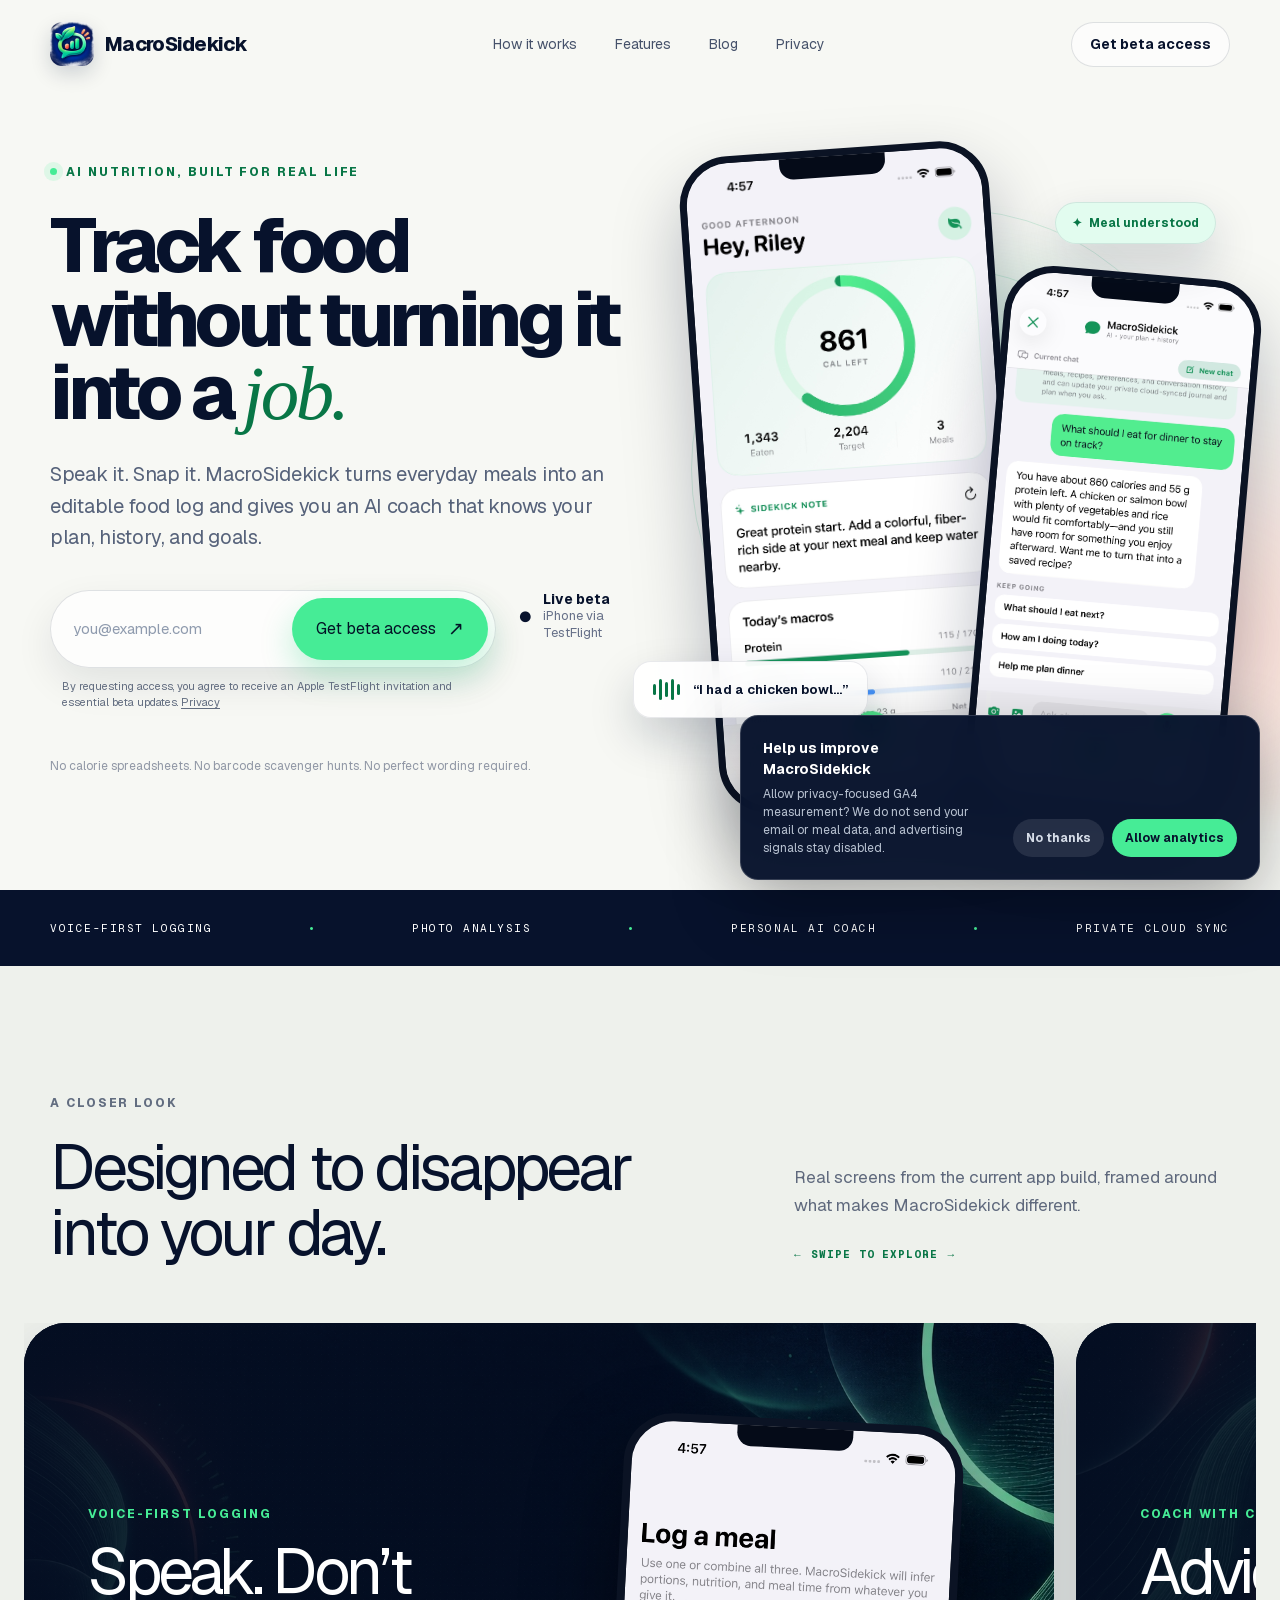
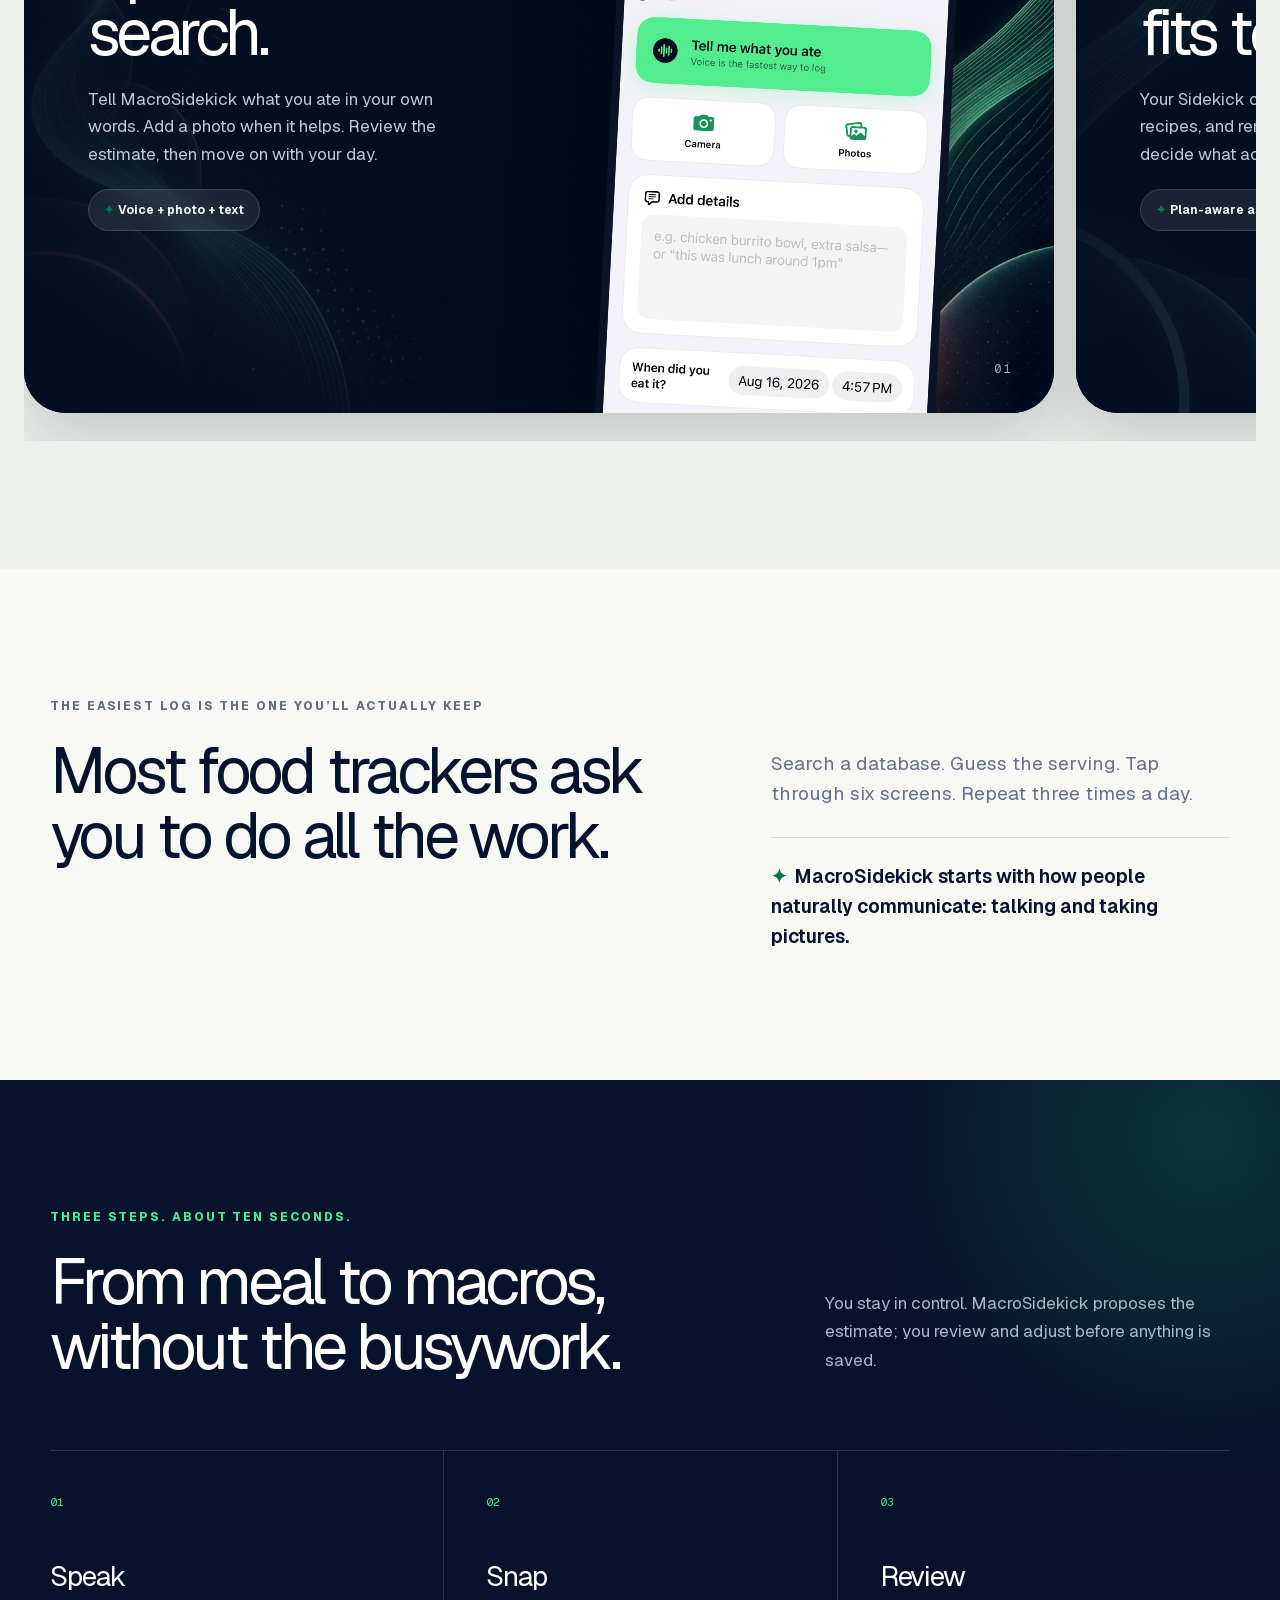
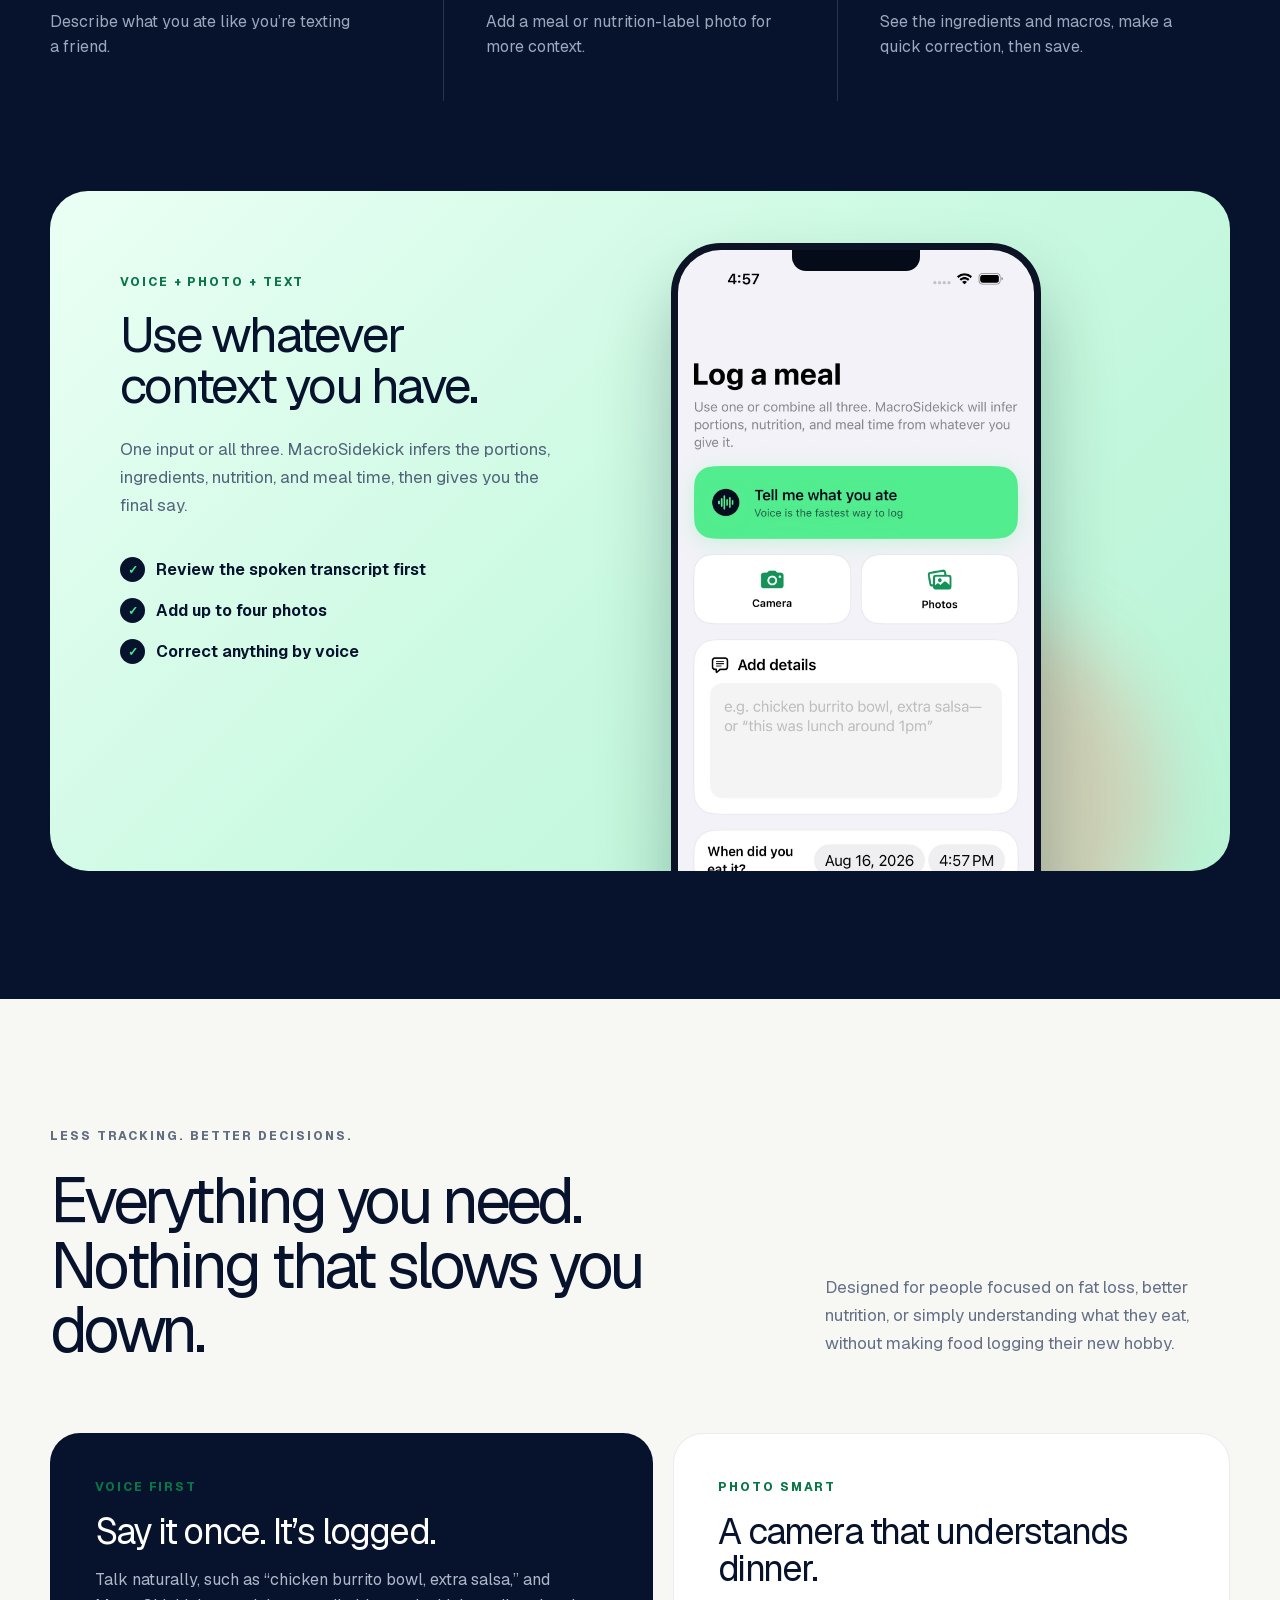
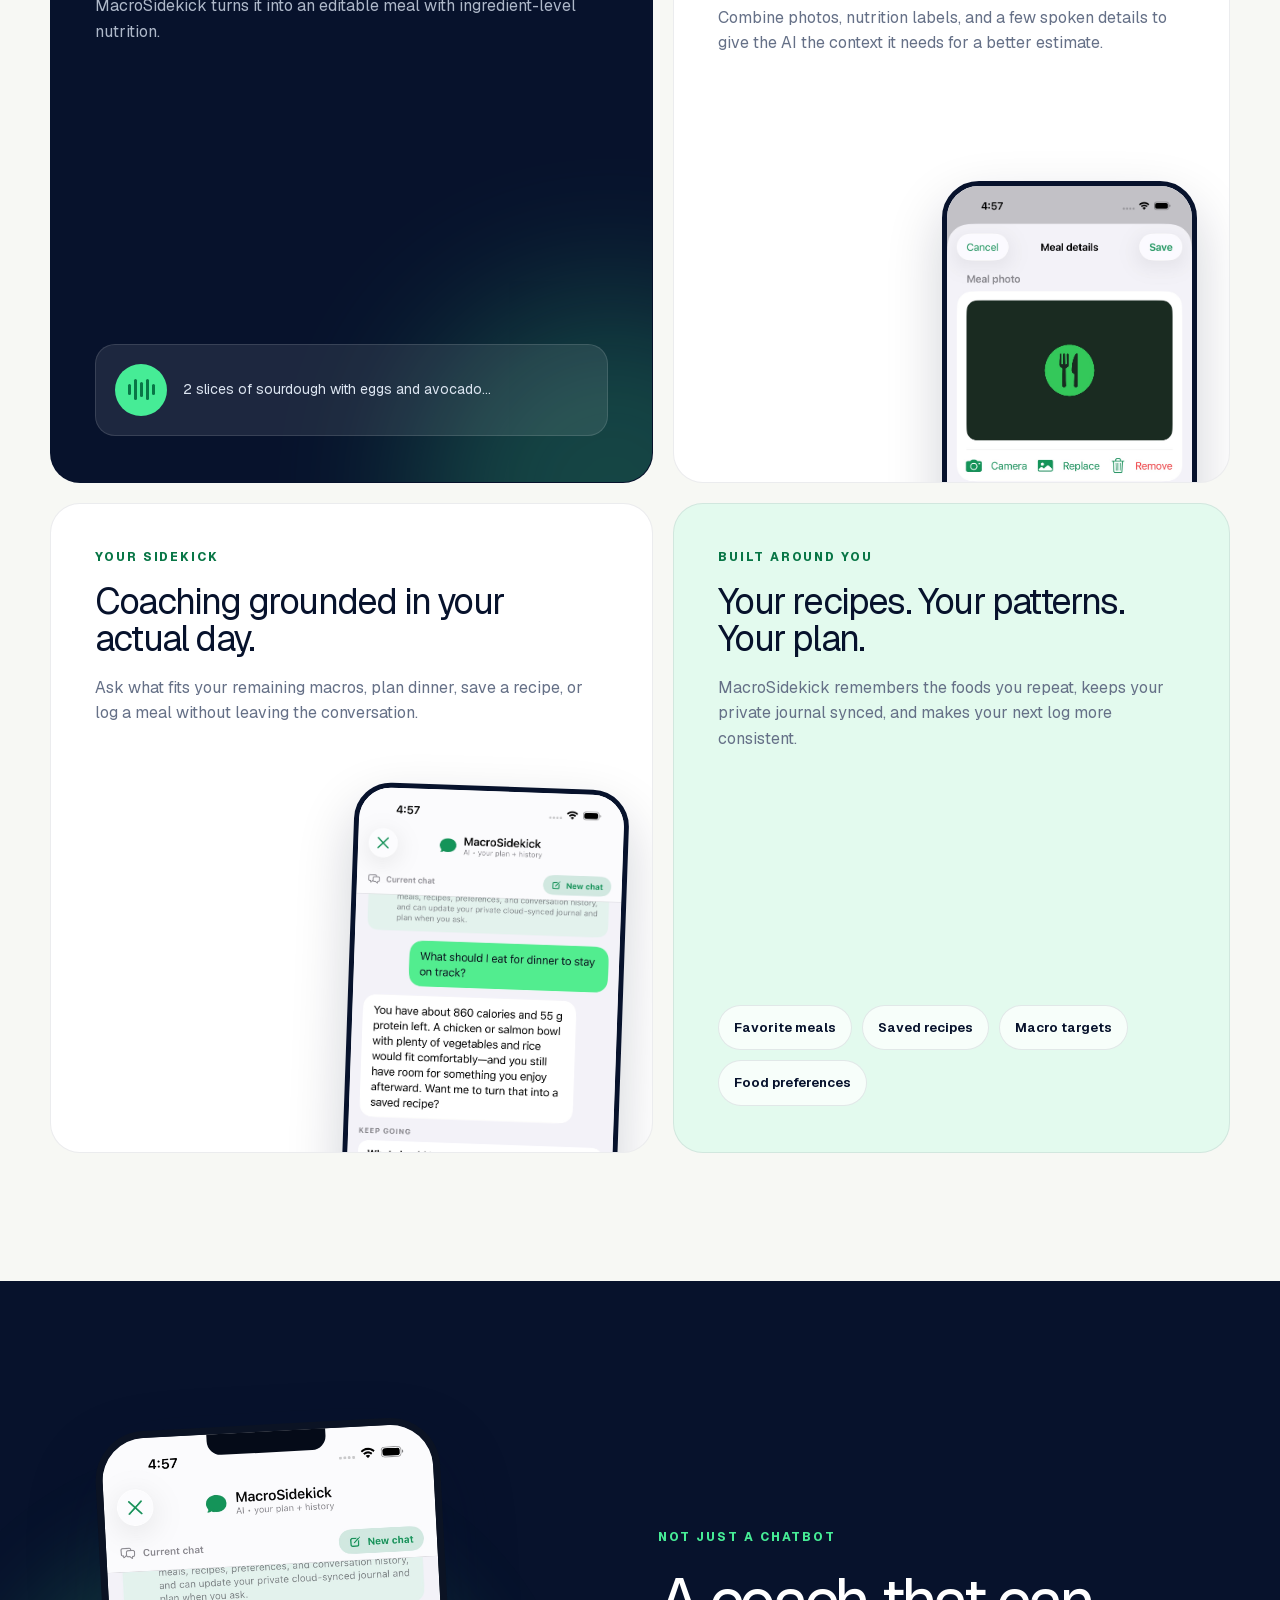
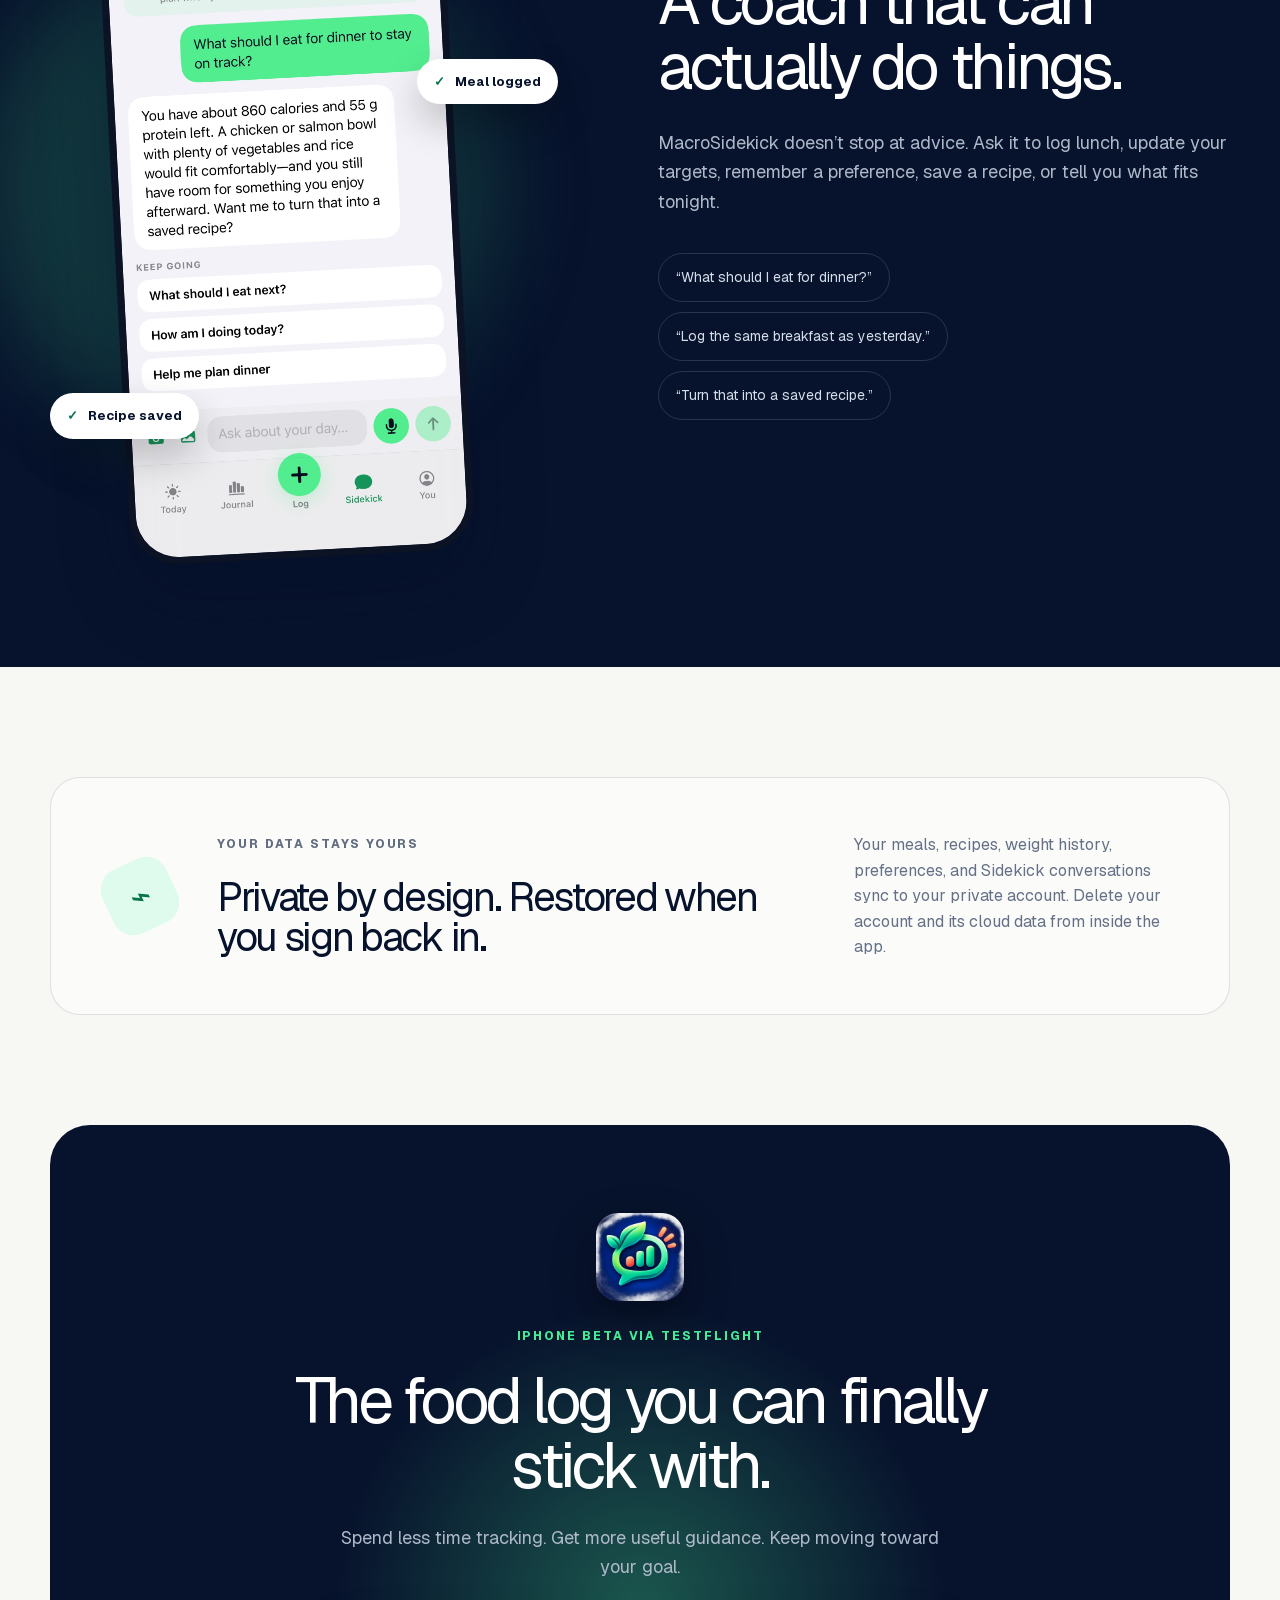
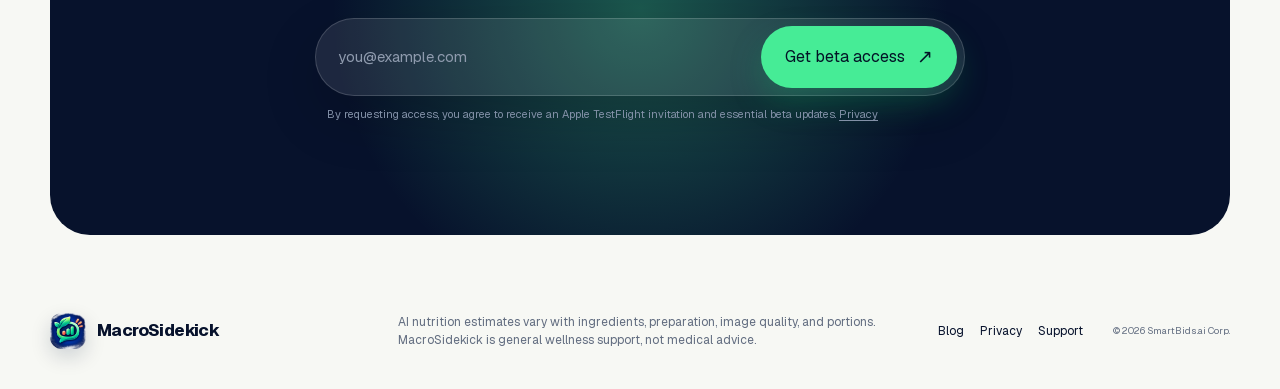
==== commit bac85285: "Publish MacroSidekick SEO and GEO content" ====
--- a/index.html
+++ b/index.html
@@ -1 +1 @@
-<!DOCTYPE html><html lang="en"><head><meta charSet="utf-8"/><meta name="viewport" content="width=device-width, initial-scale=1"/><link rel="preload" href="/_next/static/media/797e433ab948586e-s.p.08e28id.o-okb.woff2" as="font" crossorigin="" type="font/woff2"/><link rel="preload" href="/_next/static/media/caa3a2e1cccd8315-s.p.09~u27dqhyhd6.woff2" as="font" crossorigin="" type="font/woff2"/><link rel="preload" href="/app/icon-512.png" as="image"/><link rel="preload" href="/app/01-Today.jpg" as="image"/><link rel="preload" href="/showcase-art.jpg" as="image"/><link rel="stylesheet" href="/_next/static/chunks/0omz8_~~53qs7.css" data-precedence="next"/><link rel="preload" as="script" fetchPriority="low" href="/_next/static/chunks/0ht900cau6_ur.js"/><script src="/_next/static/chunks/0r8nt2o8muejo.js" async=""></script><script src="/_next/static/chunks/07lhk_q6pmm3r.js" async=""></script><script src="/_next/static/chunks/turbopack-05c8c~j12fn14.js" async=""></script><script src="/_next/static/chunks/0dbhjjzl8qfwv.js" async=""></script><script src="/_next/static/chunks/0843u86t076or.js" async=""></script><meta name="next-size-adjust" content=""/><title>MacroSidekick — AI Nutrition Without the Busywork</title><meta name="description" content="Speak it, snap it, and stay on track. MacroSidekick is the voice-first AI food log and nutrition coach built for real life."/><link rel="canonical" href="https://macrosidekick.com"/><meta property="og:title" content="MacroSidekick — Track food without turning it into a job"/><meta property="og:description" content="A voice-first AI food log and nutrition coach built for real life."/><meta property="og:url" content="https://macrosidekick.com"/><meta property="og:image" content="https://macrosidekick.com/og.png"/><meta property="og:image:width" content="1200"/><meta property="og:image:height" content="630"/><meta property="og:image:alt" content="MacroSidekick app preview"/><meta property="og:type" content="website"/><meta name="twitter:card" content="summary_large_image"/><meta name="twitter:title" content="MacroSidekick — AI nutrition without the busywork"/><meta name="twitter:description" content="Speak it. Snap it. Stay on track."/><meta name="twitter:image" content="https://macrosidekick.com/og.png"/><link rel="icon" href="/app/icon-512.png"/><link rel="apple-touch-icon" href="/app/icon-512.png"/><script src="/_next/static/chunks/03~yq9q893hmn.js" noModule=""></script></head><body class="geist_a71539c9-module__T19VSG__variable geist_mono_8d43a2aa-module__8Li5zG__variable"><div hidden=""><!--$--><!--/$--></div><main><nav class="nav shell" aria-label="Main navigation"><a class="brand" href="#top" aria-label="MacroSidekick home"><img src="/app/icon-512.png" width="44" height="44" alt=""/><span>MacroSidekick</span></a><div class="nav-links"><a href="#how-it-works">How it works</a><a href="#features">Features</a><a href="#privacy">Privacy</a></div><a class="nav-cta" href="#beta">Request beta</a></nav><section class="hero shell" id="top"><div class="hero-copy"><div class="eyebrow"><span></span> AI nutrition, built for real life</div><h1>Track food without turning it into a <em>job.</em></h1><p class="hero-lede">Speak it. Snap it. MacroSidekick turns everyday meals into an editable food log—and gives you an AI coach that knows your plan, history, and goals.</p><div class="hero-actions"><div class="beta-signup beta-signup-compact"><form><label class="sr-only" for="beta-email-hero">Email address</label><input id="beta-email-hero" type="email" inputMode="email" autoComplete="email" placeholder="you@example.com" required="" maxLength="254" name="email" value=""/><label class="beta-honeypot" aria-hidden="true" hidden="">Website<input type="text" tabindex="-1" autoComplete="off" name="website"/></label><button class="button button-primary" type="submit">Request beta access<span aria-hidden="true">↗</span></button></form><p class="beta-consent">By requesting access, you agree to receive an Apple TestFlight invitation and essential beta updates. <a href="https://api.macrosidekick.com/privacy">Privacy</a></p><div class="beta-message" aria-live="polite"></div></div><div class="coming-soon hero-coming-soon"><span class="apple" aria-hidden="true">●</span><span><strong>Coming soon</strong> for iPhone</span></div></div><p class="microcopy">No calorie spreadsheets. No barcode scavenger hunts. No perfect wording required.</p></div><div class="hero-visual" aria-label="MacroSidekick app preview"><div class="orbit orbit-one" aria-hidden="true"></div><div class="orbit orbit-two" aria-hidden="true"></div><div class="phone phone-main"><div class="phone-speaker" aria-hidden="true"></div><img src="/app/01-Today.jpg" alt="MacroSidekick Today dashboard showing calories and macro progress" width="660" height="1434" loading="eager"/></div><div class="phone phone-side"><div class="phone-speaker" aria-hidden="true"></div><img src="/app/02-Sidekick.jpg" alt="MacroSidekick AI coaching conversation" width="660" height="1434" loading="lazy"/></div><div class="voice-pill"><span class="wave" aria-hidden="true"><i></i><i></i><i></i><i></i><i></i></span><span>“I had a chicken bowl…”</span></div><div class="ai-pill"><span class="spark" aria-hidden="true">✦</span> Meal understood</div></div></section><section class="signal-strip" aria-label="Core capabilities"><div class="shell signal-inner"><span>VOICE-FIRST LOGGING</span><b>•</b><span>PHOTO ANALYSIS</span><b>•</b><span>PERSONAL AI COACH</span><b>•</b><span>PRIVATE CLOUD SYNC</span></div></section><section class="showcase section-pad" id="showcase"><div class="shell showcase-heading"><div><p class="section-kicker">A closer look</p><h2>Designed to disappear<br/>into your day.</h2></div><div class="showcase-intro"><p>Real screens from the current app build—framed in a campaign built around what makes MacroSidekick different.</p><span class="swipe-cue"><span aria-hidden="true">←</span> Swipe to explore <span aria-hidden="true">→</span></span></div></div><div class="showcase-rail" aria-label="MacroSidekick feature tour"><article class="showcase-card showcase-voice"><img class="showcase-art" src="/showcase-art.jpg" alt="" loading="eager"/><div class="showcase-noise" aria-hidden="true"></div><div class="showcase-copy"><p class="mini-label">VOICE-FIRST LOGGING</p><h3>Speak. Don’t search.</h3><p>Tell MacroSidekick what you ate in your own words. Add a photo when it helps. Review the estimate, then move on with your day.</p><span class="showcase-note"><span class="spark" aria-hidden="true">✦</span> <!-- -->Voice + photo + text</span></div><div class="showcase-device"><div class="phone phone-showcase"><div class="phone-speaker" aria-hidden="true"></div><img src="/app/03-Quick-Log.jpg" alt="MacroSidekick voice-first meal logging screen" width="660" height="1434" loading="lazy"/></div><span class="showcase-index">0<!-- -->1</span></div></article><article class="showcase-card showcase-coach"><img class="showcase-art" src="/showcase-art.jpg" alt="" loading="lazy"/><div class="showcase-noise" aria-hidden="true"></div><div class="showcase-copy"><p class="mini-label">COACH WITH CONTEXT</p><h3>Advice that fits today.</h3><p>Your Sidekick can see your plan, history, recipes, and remaining macros—then help you decide what actually makes sense next.</p><span class="showcase-note"><span class="spark" aria-hidden="true">✦</span> <!-- -->Plan-aware answers</span></div><div class="showcase-device"><div class="phone phone-showcase"><div class="phone-speaker" aria-hidden="true"></div><img src="/app/02-Sidekick.jpg" alt="MacroSidekick contextual AI nutrition coaching conversation" width="660" height="1434" loading="lazy"/></div><span class="showcase-index">0<!-- -->2</span></div></article><article class="showcase-card showcase-edit"><img class="showcase-art" src="/showcase-art.jpg" alt="" loading="lazy"/><div class="showcase-noise" aria-hidden="true"></div><div class="showcase-copy"><p class="mini-label">FAST AI CORRECTIONS</p><h3>Fix it by talking.</h3><p>If an estimate misses a sauce, serving, or ingredient, just say what changed. MacroSidekick updates the whole meal for you.</p><span class="showcase-note"><span class="spark" aria-hidden="true">✦</span> <!-- -->Hands-free editing</span></div><div class="showcase-device"><div class="phone phone-showcase"><div class="phone-speaker" aria-hidden="true"></div><img src="/app/05-Voice-Meal-Edit.jpg" alt="MacroSidekick meal details with voice-powered AI editing" width="660" height="1434" loading="lazy"/></div><span class="showcase-index">0<!-- -->3</span></div></article><article class="showcase-card showcase-today"><img class="showcase-art" src="/showcase-art.jpg" alt="" loading="lazy"/><div class="showcase-noise" aria-hidden="true"></div><div class="showcase-copy"><p class="mini-label">YOUR DAY, AT A GLANCE</p><h3>Know exactly where you stand.</h3><p>Calories, protein, total carbs, net carbs, fiber, and fat stay clear—plus a timely Sidekick note on what to do next.</p><span class="showcase-note"><span class="spark" aria-hidden="true">✦</span> <!-- -->Live daily guidance</span></div><div class="showcase-device"><div class="phone phone-showcase"><div class="phone-speaker" aria-hidden="true"></div><img src="/app/01-Today.jpg" alt="MacroSidekick dashboard with calorie and macro progress" width="660" height="1434" loading="lazy"/></div><span class="showcase-index">0<!-- -->4</span></div></article></div></section><section class="problem shell section-pad"><p class="section-kicker">The easiest log is the one you’ll actually keep</p><div class="problem-grid"><h2>Most food trackers ask you to do all the work.</h2><div><p>Search a database. Guess the serving. Tap through six screens. Repeat three times a day.</p><p class="problem-answer"><span class="spark" aria-hidden="true">✦</span> MacroSidekick starts with how people naturally communicate: talking and taking pictures.</p></div></div></section><section class="how section-pad" id="how-it-works"><div class="shell"><div class="section-heading"><div><p class="section-kicker mint">Three steps. About ten seconds.</p><h2>From meal to macros,<br/>without the busywork.</h2></div><p>You stay in control. MacroSidekick proposes the estimate; you review and adjust before anything is saved.</p></div><div class="steps"><article class="step"><span class="step-number">01</span><h3>Speak</h3><p>Describe what you ate like you’re texting a friend.</p></article><article class="step"><span class="step-number">02</span><h3>Snap</h3><p>Add a meal or nutrition-label photo for more context.</p></article><article class="step"><span class="step-number">03</span><h3>Review</h3><p>See the ingredients and macros, make a quick correction, then save.</p></article></div><div class="capture-demo"><div class="capture-copy"><p class="mini-label">VOICE + PHOTO + TEXT</p><h3>Use whatever context you have.</h3><p>One input or all three. MacroSidekick infers the portions, ingredients, nutrition, and meal time—then gives you the final say.</p><ul><li><span>✓</span> Review the spoken transcript first</li><li><span>✓</span> Add up to four photos</li><li><span>✓</span> Correct anything by voice</li></ul></div><div class="capture-phone-wrap"><div class="phone phone-capture"><div class="phone-speaker" aria-hidden="true"></div><img src="/app/03-Quick-Log.jpg" alt="MacroSidekick voice and photo meal logging screen" width="660" height="1434" loading="lazy"/></div></div></div></div></section><section class="features shell section-pad" id="features"><div class="section-heading dark-heading"><div><p class="section-kicker">Less tracking. Better decisions.</p><h2>Everything you need.<br/>Nothing that slows you down.</h2></div><p>Designed for people focused on fat loss, better nutrition, or simply understanding what they eat—without making food logging their new hobby.</p></div><div class="bento"><article class="feature-card feature-voice"><p class="mini-label">VOICE FIRST</p><h3>Say it once. It’s logged.</h3><p>Talk naturally—“chicken burrito bowl, extra salsa”—and MacroSidekick turns it into an editable meal with ingredient-level nutrition.</p><div class="voice-card-ui"><span class="voice-orb"><span class="wave"><i></i><i></i><i></i><i></i><i></i></span></span><span>2 slices of sourdough with eggs and avocado…</span></div></article><article class="feature-card feature-photo"><p class="mini-label">PHOTO SMART</p><h3>A camera that understands dinner.</h3><p>Combine photos, nutrition labels, and a few spoken details to give the AI the context it needs for a better estimate.</p><img class="feature-shot" src="/app/05-Voice-Meal-Edit.jpg" alt="Editing a meal estimate by voice" width="660" height="1434" loading="lazy"/></article><article class="feature-card feature-coach"><p class="mini-label">YOUR SIDEKICK</p><h3>Coaching grounded in your actual day.</h3><p>Ask what fits your remaining macros, plan dinner, save a recipe, or log a meal—without leaving the conversation.</p><img class="feature-shot coach-shot" src="/app/02-Sidekick.jpg" alt="Personal AI nutrition coach" width="660" height="1434" loading="lazy"/></article><article class="feature-card feature-memory"><p class="mini-label">BUILT AROUND YOU</p><h3>Your recipes. Your patterns. Your plan.</h3><p>MacroSidekick remembers the foods you repeat, keeps your private journal synced, and makes your next log more consistent.</p><div class="memory-tags" aria-label="Information MacroSidekick can remember"><span>Favorite meals</span><span>Saved recipes</span><span>Macro targets</span><span>Food preferences</span></div></article></div></section><section class="sidekick-section section-pad"><div class="shell sidekick-grid"><div class="sidekick-phone-stage"><div class="phone phone-coach"><div class="phone-speaker" aria-hidden="true"></div><img src="/app/02-Sidekick.jpg" alt="MacroSidekick coach recommending a dinner based on remaining calories and protein" width="660" height="1434" loading="lazy"/></div><div class="action-chip chip-one"><span>✓</span> Meal logged</div><div class="action-chip chip-two"><span>✓</span> Recipe saved</div></div><div class="sidekick-copy"><p class="section-kicker mint">Not just a chatbot</p><h2>A coach that can actually do things.</h2><p>MacroSidekick doesn’t stop at advice. Ask it to log lunch, update your targets, remember a preference, save a recipe, or tell you what fits tonight.</p><div class="prompt-list"><span>“What should I eat for dinner?”</span><span>“Log the same breakfast as yesterday.”</span><span>“Turn that into a saved recipe.”</span></div></div></div></section><section class="privacy shell section-pad" id="privacy"><div class="privacy-card"><div class="privacy-icon" aria-hidden="true">⌁</div><div><p class="section-kicker">Your data stays yours</p><h2>Private by design. Restored when you sign back in.</h2></div><p>Your meals, recipes, weight history, preferences, and Sidekick conversations sync to your private account. Delete your account and its cloud data from inside the app.</p></div></section><section class="final-cta shell" id="beta"><div class="cta-glow" aria-hidden="true"></div><img src="/app/icon-512.png" width="88" height="88" alt="MacroSidekick app icon" loading="lazy"/><p class="section-kicker mint">Coming soon to iPhone</p><h2>The food log you can finally stick with.</h2><p>Spend less time tracking. Get more useful guidance. Keep moving toward your goal.</p><div class="beta-signup"><form><label class="sr-only" for="beta-email-final">Email address</label><input id="beta-email-final" type="email" inputMode="email" autoComplete="email" placeholder="you@example.com" required="" maxLength="254" name="email" value=""/><label class="beta-honeypot" aria-hidden="true" hidden="">Website<input type="text" tabindex="-1" autoComplete="off" name="website"/></label><button class="button button-primary" type="submit">Request beta access<span aria-hidden="true">↗</span></button></form><p class="beta-consent">By requesting access, you agree to receive an Apple TestFlight invitation and essential beta updates. <a href="https://api.macrosidekick.com/privacy">Privacy</a></p><div class="beta-message" aria-live="polite"></div></div></section><footer class="footer shell"><a class="brand footer-brand" href="#top"><img src="/app/icon-512.png" width="36" height="36" alt="" loading="lazy"/><span>MacroSidekick</span></a><p>AI nutrition estimates vary with ingredients, preparation, image quality, and portions. MacroSidekick is general wellness support, not medical advice.</p><div><a href="https://api.macrosidekick.com/privacy">Privacy</a><a href="https://api.macrosidekick.com/support">Support</a></div><small>© 2026 SmartBids.ai Corp.</small></footer></main><!--$--><!--/$--><script src="/_next/static/chunks/0ht900cau6_ur.js" id="_R_" async=""></script><script>(self.__next_f=self.__next_f||[]).push([0])</script><script>self.__next_f.push([1,"1:\"$Sreact.fragment\"\n2:I[39756,[\"/_next/static/chunks/0dbhjjzl8qfwv.js\"],\"default\"]\n3:I[37457,[\"/_next/static/chunks/0dbhjjzl8qfwv.js\"],\"default\"]\n4:I[15437,[\"/_next/static/chunks/0dbhjjzl8qfwv.js\",\"/_next/static/chunks/0843u86t076or.js\"],\"default\"]\n11:I[68027,[\"/_next/static/chunks/0dbhjjzl8qfwv.js\"],\"default\",1]\n:HL[\"/_next/static/chunks/0omz8_~~53qs7.css\",\"style\"]\n:HL[\"/_next/static/media/797e433ab948586e-s.p.08e28id.o-okb.woff2\",\"font\",{\"crossOrigin\":\"\",\"type\":\"font/woff2\"}]\n:HL[\"/_next/static/media/caa3a2e1cccd8315-s.p.09~u27dqhyhd6.woff2\",\"font\",{\"crossOrigin\":\"\",\"type\":\"font/woff2\"}]\n:HL[\"/app/icon-512.png\",\"image\"]\n:HL[\"/app/01-Today.jpg\",\"image\"]\n"])</script><script>self.__next_f.push([1,"0:{\"P\":null,\"c\":[\"\",\"\"],\"q\":\"\",\"i\":false,\"f\":[[[\"\",{\"children\":[\"__PAGE__\",{}]},\"$undefined\",\"$undefined\",16],[[\"$\",\"$1\",\"c\",{\"children\":[[[\"$\",\"link\",\"0\",{\"rel\":\"stylesheet\",\"href\":\"/_next/static/chunks/0omz8_~~53qs7.css\",\"precedence\":\"next\",\"crossOrigin\":\"$undefined\",\"nonce\":\"$undefined\"}],[\"$\",\"script\",\"script-0\",{\"src\":\"/_next/static/chunks/0dbhjjzl8qfwv.js\",\"async\":true,\"nonce\":\"$undefined\"}]],[\"$\",\"html\",null,{\"lang\":\"en\",\"children\":[\"$\",\"body\",null,{\"className\":\"geist_a71539c9-module__T19VSG__variable geist_mono_8d43a2aa-module__8Li5zG__variable\",\"children\":[\"$\",\"$L2\",null,{\"parallelRouterKey\":\"children\",\"error\":\"$undefined\",\"errorStyles\":\"$undefined\",\"errorScripts\":\"$undefined\",\"template\":[\"$\",\"$L3\",null,{}],\"templateStyles\":\"$undefined\",\"templateScripts\":\"$undefined\",\"notFound\":[[[\"$\",\"title\",null,{\"children\":\"404: This page could not be found.\"}],[\"$\",\"div\",null,{\"style\":{\"fontFamily\":\"system-ui,\\\"Segoe UI\\\",Roboto,Helvetica,Arial,sans-serif,\\\"Apple Color Emoji\\\",\\\"Segoe UI Emoji\\\"\",\"height\":\"100vh\",\"textAlign\":\"center\",\"display\":\"flex\",\"flexDirection\":\"column\",\"alignItems\":\"center\",\"justifyContent\":\"center\"},\"children\":[\"$\",\"div\",null,{\"children\":[[\"$\",\"style\",null,{\"dangerouslySetInnerHTML\":{\"__html\":\"body{color:#000;background:#fff;margin:0}.next-error-h1{border-right:1px solid rgba(0,0,0,.3)}@media (prefers-color-scheme:dark){body{color:#fff;background:#000}.next-error-h1{border-right:1px solid rgba(255,255,255,.3)}}\"}}],[\"$\",\"h1\",null,{\"className\":\"next-error-h1\",\"style\":{\"display\":\"inline-block\",\"margin\":\"0 20px 0 0\",\"padding\":\"0 23px 0 0\",\"fontSize\":24,\"fontWeight\":500,\"verticalAlign\":\"top\",\"lineHeight\":\"49px\"},\"children\":404}],[\"$\",\"div\",null,{\"style\":{\"display\":\"inline-block\"},\"children\":[\"$\",\"h2\",null,{\"style\":{\"fontSize\":14,\"fontWeight\":400,\"lineHeight\":\"49px\",\"margin\":0},\"children\":\"This page could not be found.\"}]}]]}]}]],[]],\"forbidden\":\"$undefined\",\"unauthorized\":\"$undefined\"}]}]}]]}],{\"children\":[[\"$\",\"$1\",\"c\",{\"children\":[[\"$\",\"main\",null,{\"children\":[[\"$\",\"nav\",null,{\"className\":\"nav shell\",\"aria-label\":\"Main navigation\",\"children\":[[\"$\",\"a\",null,{\"className\":\"brand\",\"href\":\"#top\",\"aria-label\":\"MacroSidekick home\",\"children\":[[\"$\",\"img\",null,{\"src\":\"/app/icon-512.png\",\"width\":\"44\",\"height\":\"44\",\"alt\":\"\"}],[\"$\",\"span\",null,{\"children\":\"MacroSidekick\"}]]}],[\"$\",\"div\",null,{\"className\":\"nav-links\",\"children\":[[\"$\",\"a\",null,{\"href\":\"#how-it-works\",\"children\":\"How it works\"}],[\"$\",\"a\",null,{\"href\":\"#features\",\"children\":\"Features\"}],[\"$\",\"a\",null,{\"href\":\"#privacy\",\"children\":\"Privacy\"}]]}],[\"$\",\"a\",null,{\"className\":\"nav-cta\",\"href\":\"#beta\",\"children\":\"Request beta\"}]]}],[\"$\",\"section\",null,{\"className\":\"hero shell\",\"id\":\"top\",\"children\":[[\"$\",\"div\",null,{\"className\":\"hero-copy\",\"children\":[[\"$\",\"div\",null,{\"className\":\"eyebrow\",\"children\":[[\"$\",\"span\",null,{}],\" AI nutrition, built for real life\"]}],[\"$\",\"h1\",null,{\"children\":[\"Track food without turning it into a \",[\"$\",\"em\",null,{\"children\":\"job.\"}]]}],[\"$\",\"p\",null,{\"className\":\"hero-lede\",\"children\":\"Speak it. Snap it. MacroSidekick turns everyday meals into an editable food log—and gives you an AI coach that knows your plan, history, and goals.\"}],[\"$\",\"div\",null,{\"className\":\"hero-actions\",\"children\":[[\"$\",\"$L4\",null,{\"compact\":true}],[\"$\",\"div\",null,{\"className\":\"coming-soon hero-coming-soon\",\"children\":[[\"$\",\"span\",null,{\"className\":\"apple\",\"aria-hidden\":\"true\",\"children\":\"●\"}],[\"$\",\"span\",null,{\"children\":[[\"$\",\"strong\",null,{\"children\":\"Coming soon\"}],\" for iPhone\"]}]]}]]}],[\"$\",\"p\",null,{\"className\":\"microcopy\",\"children\":\"No calorie spreadsheets. No barcode scavenger hunts. No perfect wording required.\"}]]}],[\"$\",\"div\",null,{\"className\":\"hero-visual\",\"aria-label\":\"MacroSidekick app preview\",\"children\":[[\"$\",\"div\",null,{\"className\":\"orbit orbit-one\",\"aria-hidden\":\"true\"}],[\"$\",\"div\",null,{\"className\":\"orbit orbit-two\",\"aria-hidden\":\"true\"}],[\"$\",\"div\",null,{\"className\":\"phone phone-main\",\"children\":[[\"$\",\"div\",null,{\"className\":\"phone-speaker\",\"aria-hidden\":\"true\"}],[\"$\",\"img\",null,{\"src\":\"/app/01-Today.jpg\",\"alt\":\"MacroSidekick Today dashboard showing calories and macro progress\",\"width\":\"660\",\"height\":\"1434\",\"loading\":\"eager\"}]]}],[\"$\",\"div\",null,{\"className\":\"phone phone-side\",\"children\":[[\"$\",\"div\",null,{\"className\":\"phone-speaker\",\"aria-hidden\":\"true\"}],[\"$\",\"img\",null,{\"src\":\"/app/02-Sidekick.jpg\",\"alt\":\"MacroSidekick AI coaching conversation\",\"width\":\"660\",\"height\":\"1434\",\"loading\":\"lazy\"}]]}],[\"$\",\"div\",null,{\"className\":\"voice-pill\",\"children\":[[\"$\",\"span\",null,{\"className\":\"wave\",\"aria-hidden\":\"true\",\"children\":[[\"$\",\"i\",null,{}],[\"$\",\"i\",null,{}],[\"$\",\"i\",null,{}],[\"$\",\"i\",null,{}],[\"$\",\"i\",null,{}]]}],[\"$\",\"span\",null,{\"children\":\"“I had a chicken bowl…”\"}]]}],[\"$\",\"div\",null,{\"className\":\"ai-pill\",\"children\":[[\"$\",\"span\",null,{\"className\":\"spark\",\"aria-hidden\":\"true\",\"children\":\"✦\"}],\" Meal understood\"]}]]}]]}],\"$L5\",\"$L6\",\"$L7\",\"$L8\",\"$L9\",\"$La\",\"$Lb\",\"$Lc\",\"$Ld\"]}],[\"$Le\"],\"$Lf\"]}],{},null,false,null]},null,false,null],\"$L10\",false]],\"m\":\"$undefined\",\"G\":[\"$11\",[\"$L12\"]],\"S\":true,\"h\":null,\"s\":\"$undefined\",\"l\":\"$undefined\",\"p\":\"$undefined\",\"d\":\"$undefined\",\"b\":\"bv9QAXTRPcBAsqZ396rrL\"}\n"])</script><script>self.__next_f.push([1,"17:I[97367,[\"/_next/static/chunks/0dbhjjzl8qfwv.js\"],\"OutletBoundary\"]\n18:\"$Sreact.suspense\"\n1a:I[97367,[\"/_next/static/chunks/0dbhjjzl8qfwv.js\"],\"ViewportBoundary\"]\n1c:I[97367,[\"/_next/static/chunks/0dbhjjzl8qfwv.js\"],\"MetadataBoundary\"]\n:HL[\"/showcase-art.jpg\",\"image\"]\n5:[\"$\",\"section\",null,{\"className\":\"signal-strip\",\"aria-label\":\"Core capabilities\",\"children\":[\"$\",\"div\",null,{\"className\":\"shell signal-inner\",\"children\":[[\"$\",\"span\",null,{\"children\":\"VOICE-FIRST LOGGING\"}],[\"$\",\"b\",null,{\"children\":\"•\"}],[\"$\",\"span\",null,{\"children\":\"PHOTO ANALYSIS\"}],[\"$\",\"b\",null,{\"children\":\"•\"}],[\"$\",\"span\",null,{\"children\":\"PERSONAL AI COACH\"}],[\"$\",\"b\",null,{\"children\":\"•\"}],[\"$\",\"span\",null,{\"children\":\"PRIVATE CLOUD SYNC\"}]]}]}]\n"])</script><script>self.__next_f.push([1,"6:[\"$\",\"section\",null,{\"className\":\"showcase section-pad\",\"id\":\"showcase\",\"children\":[[\"$\",\"div\",null,{\"className\":\"shell showcase-heading\",\"children\":[[\"$\",\"div\",null,{\"children\":[[\"$\",\"p\",null,{\"className\":\"section-kicker\",\"children\":\"A closer look\"}],[\"$\",\"h2\",null,{\"children\":[\"Designed to disappear\",[\"$\",\"br\",null,{}],\"into your day.\"]}]]}],[\"$\",\"div\",null,{\"className\":\"showcase-intro\",\"children\":[[\"$\",\"p\",null,{\"children\":\"Real screens from the current app build—framed in a campaign built around what makes MacroSidekick different.\"}],[\"$\",\"span\",null,{\"className\":\"swipe-cue\",\"children\":[[\"$\",\"span\",null,{\"aria-hidden\":\"true\",\"children\":\"←\"}],\" Swipe to explore \",[\"$\",\"span\",null,{\"aria-hidden\":\"true\",\"children\":\"→\"}]]}]]}]]}],[\"$\",\"div\",null,{\"className\":\"showcase-rail\",\"aria-label\":\"MacroSidekick feature tour\",\"children\":[[\"$\",\"article\",\"Speak. Don’t search.\",{\"className\":\"showcase-card showcase-voice\",\"children\":[[\"$\",\"img\",null,{\"className\":\"showcase-art\",\"src\":\"/showcase-art.jpg\",\"alt\":\"\",\"loading\":\"eager\"}],[\"$\",\"div\",null,{\"className\":\"showcase-noise\",\"aria-hidden\":\"true\"}],[\"$\",\"div\",null,{\"className\":\"showcase-copy\",\"children\":[[\"$\",\"p\",null,{\"className\":\"mini-label\",\"children\":\"VOICE-FIRST LOGGING\"}],[\"$\",\"h3\",null,{\"children\":\"Speak. Don’t search.\"}],[\"$\",\"p\",null,{\"children\":\"Tell MacroSidekick what you ate in your own words. Add a photo when it helps. Review the estimate, then move on with your day.\"}],[\"$\",\"span\",null,{\"className\":\"showcase-note\",\"children\":[[\"$\",\"span\",null,{\"className\":\"spark\",\"aria-hidden\":\"true\",\"children\":\"✦\"}],\" \",\"Voice + photo + text\"]}]]}],[\"$\",\"div\",null,{\"className\":\"showcase-device\",\"children\":[[\"$\",\"div\",null,{\"className\":\"phone phone-showcase\",\"children\":[[\"$\",\"div\",null,{\"className\":\"phone-speaker\",\"aria-hidden\":\"true\"}],[\"$\",\"img\",null,{\"src\":\"/app/03-Quick-Log.jpg\",\"alt\":\"MacroSidekick voice-first meal logging screen\",\"width\":\"660\",\"height\":\"1434\",\"loading\":\"lazy\"}]]}],[\"$\",\"span\",null,{\"className\":\"showcase-index\",\"children\":[\"0\",1]}]]}]]}],[\"$\",\"article\",\"Advice that fits today.\",{\"className\":\"showcase-card showcase-coach\",\"children\":[[\"$\",\"img\",null,{\"className\":\"showcase-art\",\"src\":\"/showcase-art.jpg\",\"alt\":\"\",\"loading\":\"lazy\"}],[\"$\",\"div\",null,{\"className\":\"showcase-noise\",\"aria-hidden\":\"true\"}],[\"$\",\"div\",null,{\"className\":\"showcase-copy\",\"children\":[[\"$\",\"p\",null,{\"className\":\"mini-label\",\"children\":\"COACH WITH CONTEXT\"}],[\"$\",\"h3\",null,{\"children\":\"Advice that fits today.\"}],[\"$\",\"p\",null,{\"children\":\"Your Sidekick can see your plan, history, recipes, and remaining macros—then help you decide what actually makes sense next.\"}],[\"$\",\"span\",null,{\"className\":\"showcase-note\",\"children\":[[\"$\",\"span\",null,{\"className\":\"spark\",\"aria-hidden\":\"true\",\"children\":\"✦\"}],\" \",\"Plan-aware answers\"]}]]}],[\"$\",\"div\",null,{\"className\":\"showcase-device\",\"children\":[[\"$\",\"div\",null,{\"className\":\"phone phone-showcase\",\"children\":[[\"$\",\"div\",null,{\"className\":\"phone-speaker\",\"aria-hidden\":\"true\"}],[\"$\",\"img\",null,{\"src\":\"/app/02-Sidekick.jpg\",\"alt\":\"MacroSidekick contextual AI nutrition coaching conversation\",\"width\":\"660\",\"height\":\"1434\",\"loading\":\"lazy\"}]]}],[\"$\",\"span\",null,{\"className\":\"showcase-index\",\"children\":[\"0\",2]}]]}]]}],[\"$\",\"article\",\"Fix it by talking.\",{\"className\":\"showcase-card showcase-edit\",\"children\":[[\"$\",\"img\",null,{\"className\":\"showcase-art\",\"src\":\"/showcase-art.jpg\",\"alt\":\"\",\"loading\":\"lazy\"}],[\"$\",\"div\",null,{\"className\":\"showcase-noise\",\"aria-hidden\":\"true\"}],[\"$\",\"div\",null,{\"className\":\"showcase-copy\",\"children\":[[\"$\",\"p\",null,{\"className\":\"mini-label\",\"children\":\"FAST AI CORRECTIONS\"}],[\"$\",\"h3\",null,{\"children\":\"Fix it by talking.\"}],[\"$\",\"p\",null,{\"children\":\"If an estimate misses a sauce, serving, or ingredient, just say what changed. MacroSidekick updates the whole meal for you.\"}],[\"$\",\"span\",null,{\"className\":\"showcase-note\",\"children\":[[\"$\",\"span\",null,{\"className\":\"spark\",\"aria-hidden\":\"true\",\"children\":\"✦\"}],\" \",\"Hands-free editing\"]}]]}],[\"$\",\"div\",null,{\"className\":\"showcase-device\",\"children\":[[\"$\",\"div\",null,{\"className\":\"phone phone-showcase\",\"children\":[[\"$\",\"div\",null,{\"className\":\"phone-speaker\",\"aria-hidden\":\"true\"}],[\"$\",\"img\",null,{\"src\":\"/app/05-Voice-Meal-Edit.jpg\",\"alt\":\"MacroSidekick meal details with voice-powered AI editing\",\"width\":\"660\",\"height\":\"1434\",\"loading\":\"lazy\"}]]}],[\"$\",\"span\",null,{\"className\":\"showcase-index\",\"children\":[\"0\",3]}]]}]]}],[\"$\",\"article\",\"Know exactly where you stand.\",{\"className\":\"showcase-card showcase-today\",\"children\":[\"$L13\",\"$L14\",\"$L15\",\"$L16\"]}]]}]]}]\n"])</script><script>self.__next_f.push([1,"7:[\"$\",\"section\",null,{\"className\":\"problem shell section-pad\",\"children\":[[\"$\",\"p\",null,{\"className\":\"section-kicker\",\"children\":\"The easiest log is the one you’ll actually keep\"}],[\"$\",\"div\",null,{\"className\":\"problem-grid\",\"children\":[[\"$\",\"h2\",null,{\"children\":\"Most food trackers ask you to do all the work.\"}],[\"$\",\"div\",null,{\"children\":[[\"$\",\"p\",null,{\"children\":\"Search a database. Guess the serving. Tap through six screens. Repeat three times a day.\"}],[\"$\",\"p\",null,{\"className\":\"problem-answer\",\"children\":[[\"$\",\"span\",null,{\"className\":\"spark\",\"aria-hidden\":\"true\",\"children\":\"✦\"}],\" MacroSidekick starts with how people naturally communicate: talking and taking pictures.\"]}]]}]]}]]}]\n"])</script><script>self.__next_f.push([1,"8:[\"$\",\"section\",null,{\"className\":\"how section-pad\",\"id\":\"how-it-works\",\"children\":[\"$\",\"div\",null,{\"className\":\"shell\",\"children\":[[\"$\",\"div\",null,{\"className\":\"section-heading\",\"children\":[[\"$\",\"div\",null,{\"children\":[[\"$\",\"p\",null,{\"className\":\"section-kicker mint\",\"children\":\"Three steps. About ten seconds.\"}],[\"$\",\"h2\",null,{\"children\":[\"From meal to macros,\",[\"$\",\"br\",null,{}],\"without the busywork.\"]}]]}],[\"$\",\"p\",null,{\"children\":\"You stay in control. MacroSidekick proposes the estimate; you review and adjust before anything is saved.\"}]]}],[\"$\",\"div\",null,{\"className\":\"steps\",\"children\":[[\"$\",\"article\",\"01\",{\"className\":\"step\",\"children\":[[\"$\",\"span\",null,{\"className\":\"step-number\",\"children\":\"01\"}],[\"$\",\"h3\",null,{\"children\":\"Speak\"}],[\"$\",\"p\",null,{\"children\":\"Describe what you ate like you’re texting a friend.\"}]]}],[\"$\",\"article\",\"02\",{\"className\":\"step\",\"children\":[[\"$\",\"span\",null,{\"className\":\"step-number\",\"children\":\"02\"}],[\"$\",\"h3\",null,{\"children\":\"Snap\"}],[\"$\",\"p\",null,{\"children\":\"Add a meal or nutrition-label photo for more context.\"}]]}],[\"$\",\"article\",\"03\",{\"className\":\"step\",\"children\":[[\"$\",\"span\",null,{\"className\":\"step-number\",\"children\":\"03\"}],[\"$\",\"h3\",null,{\"children\":\"Review\"}],[\"$\",\"p\",null,{\"children\":\"See the ingredients and macros, make a quick correction, then save.\"}]]}]]}],[\"$\",\"div\",null,{\"className\":\"capture-demo\",\"children\":[[\"$\",\"div\",null,{\"className\":\"capture-copy\",\"children\":[[\"$\",\"p\",null,{\"className\":\"mini-label\",\"children\":\"VOICE + PHOTO + TEXT\"}],[\"$\",\"h3\",null,{\"children\":\"Use whatever context you have.\"}],[\"$\",\"p\",null,{\"children\":\"One input or all three. MacroSidekick infers the portions, ingredients, nutrition, and meal time—then gives you the final say.\"}],[\"$\",\"ul\",null,{\"children\":[[\"$\",\"li\",null,{\"children\":[[\"$\",\"span\",null,{\"children\":\"✓\"}],\" Review the spoken transcript first\"]}],[\"$\",\"li\",null,{\"children\":[[\"$\",\"span\",null,{\"children\":\"✓\"}],\" Add up to four photos\"]}],[\"$\",\"li\",null,{\"children\":[[\"$\",\"span\",null,{\"children\":\"✓\"}],\" Correct anything by voice\"]}]]}]]}],[\"$\",\"div\",null,{\"className\":\"capture-phone-wrap\",\"children\":[\"$\",\"div\",null,{\"className\":\"phone phone-capture\",\"children\":[[\"$\",\"div\",null,{\"className\":\"phone-speaker\",\"aria-hidden\":\"true\"}],[\"$\",\"img\",null,{\"src\":\"/app/03-Quick-Log.jpg\",\"alt\":\"MacroSidekick voice and photo meal logging screen\",\"width\":\"660\",\"height\":\"1434\",\"loading\":\"lazy\"}]]}]}]]}]]}]}]\n"])</script><script>self.__next_f.push([1,"9:[\"$\",\"section\",null,{\"className\":\"features shell section-pad\",\"id\":\"features\",\"children\":[[\"$\",\"div\",null,{\"className\":\"section-heading dark-heading\",\"children\":[[\"$\",\"div\",null,{\"children\":[[\"$\",\"p\",null,{\"className\":\"section-kicker\",\"children\":\"Less tracking. Better decisions.\"}],[\"$\",\"h2\",null,{\"children\":[\"Everything you need.\",[\"$\",\"br\",null,{}],\"Nothing that slows you down.\"]}]]}],[\"$\",\"p\",null,{\"children\":\"Designed for people focused on fat loss, better nutrition, or simply understanding what they eat—without making food logging their new hobby.\"}]]}],[\"$\",\"div\",null,{\"className\":\"bento\",\"children\":[[\"$\",\"article\",\"Say it once. It’s logged.\",{\"className\":\"feature-card feature-voice\",\"children\":[[\"$\",\"p\",null,{\"className\":\"mini-label\",\"children\":\"VOICE FIRST\"}],[\"$\",\"h3\",null,{\"children\":\"Say it once. It’s logged.\"}],[\"$\",\"p\",null,{\"children\":\"Talk naturally—“chicken burrito bowl, extra salsa”—and MacroSidekick turns it into an editable meal with ingredient-level nutrition.\"}],[\"$\",\"div\",null,{\"className\":\"voice-card-ui\",\"children\":[[\"$\",\"span\",null,{\"className\":\"voice-orb\",\"children\":[\"$\",\"span\",null,{\"className\":\"wave\",\"children\":[[\"$\",\"i\",null,{}],[\"$\",\"i\",null,{}],[\"$\",\"i\",null,{}],[\"$\",\"i\",null,{}],[\"$\",\"i\",null,{}]]}]}],[\"$\",\"span\",null,{\"children\":\"2 slices of sourdough with eggs and avocado…\"}]]}],false,false,false]}],[\"$\",\"article\",\"A camera that understands dinner.\",{\"className\":\"feature-card feature-photo\",\"children\":[[\"$\",\"p\",null,{\"className\":\"mini-label\",\"children\":\"PHOTO SMART\"}],[\"$\",\"h3\",null,{\"children\":\"A camera that understands dinner.\"}],[\"$\",\"p\",null,{\"children\":\"Combine photos, nutrition labels, and a few spoken details to give the AI the context it needs for a better estimate.\"}],false,[\"$\",\"img\",null,{\"className\":\"feature-shot\",\"src\":\"/app/05-Voice-Meal-Edit.jpg\",\"alt\":\"Editing a meal estimate by voice\",\"width\":\"660\",\"height\":\"1434\",\"loading\":\"lazy\"}],false,false]}],[\"$\",\"article\",\"Coaching grounded in your actual day.\",{\"className\":\"feature-card feature-coach\",\"children\":[[\"$\",\"p\",null,{\"className\":\"mini-label\",\"children\":\"YOUR SIDEKICK\"}],[\"$\",\"h3\",null,{\"children\":\"Coaching grounded in your actual day.\"}],[\"$\",\"p\",null,{\"children\":\"Ask what fits your remaining macros, plan dinner, save a recipe, or log a meal—without leaving the conversation.\"}],false,false,[\"$\",\"img\",null,{\"className\":\"feature-shot coach-shot\",\"src\":\"/app/02-Sidekick.jpg\",\"alt\":\"Personal AI nutrition coach\",\"width\":\"660\",\"height\":\"1434\",\"loading\":\"lazy\"}],false]}],[\"$\",\"article\",\"Your recipes. Your patterns. Your plan.\",{\"className\":\"feature-card feature-memory\",\"children\":[[\"$\",\"p\",null,{\"className\":\"mini-label\",\"children\":\"BUILT AROUND YOU\"}],[\"$\",\"h3\",null,{\"children\":\"Your recipes. Your patterns. Your plan.\"}],[\"$\",\"p\",null,{\"children\":\"MacroSidekick remembers the foods you repeat, keeps your private journal synced, and makes your next log more consistent.\"}],false,false,false,[\"$\",\"div\",null,{\"className\":\"memory-tags\",\"aria-label\":\"Information MacroSidekick can remember\",\"children\":[[\"$\",\"span\",null,{\"children\":\"Favorite meals\"}],[\"$\",\"span\",null,{\"children\":\"Saved recipes\"}],[\"$\",\"span\",null,{\"children\":\"Macro targets\"}],[\"$\",\"span\",null,{\"children\":\"Food preferences\"}]]}]]}]]}]]}]\n"])</script><script>self.__next_f.push([1,"a:[\"$\",\"section\",null,{\"className\":\"sidekick-section section-pad\",\"children\":[\"$\",\"div\",null,{\"className\":\"shell sidekick-grid\",\"children\":[[\"$\",\"div\",null,{\"className\":\"sidekick-phone-stage\",\"children\":[[\"$\",\"div\",null,{\"className\":\"phone phone-coach\",\"children\":[[\"$\",\"div\",null,{\"className\":\"phone-speaker\",\"aria-hidden\":\"true\"}],[\"$\",\"img\",null,{\"src\":\"/app/02-Sidekick.jpg\",\"alt\":\"MacroSidekick coach recommending a dinner based on remaining calories and protein\",\"width\":\"660\",\"height\":\"1434\",\"loading\":\"lazy\"}]]}],[\"$\",\"div\",null,{\"className\":\"action-chip chip-one\",\"children\":[[\"$\",\"span\",null,{\"children\":\"✓\"}],\" Meal logged\"]}],[\"$\",\"div\",null,{\"className\":\"action-chip chip-two\",\"children\":[[\"$\",\"span\",null,{\"children\":\"✓\"}],\" Recipe saved\"]}]]}],[\"$\",\"div\",null,{\"className\":\"sidekick-copy\",\"children\":[[\"$\",\"p\",null,{\"className\":\"section-kicker mint\",\"children\":\"Not just a chatbot\"}],[\"$\",\"h2\",null,{\"children\":\"A coach that can actually do things.\"}],[\"$\",\"p\",null,{\"children\":\"MacroSidekick doesn’t stop at advice. Ask it to log lunch, update your targets, remember a preference, save a recipe, or tell you what fits tonight.\"}],[\"$\",\"div\",null,{\"className\":\"prompt-list\",\"children\":[[\"$\",\"span\",null,{\"children\":\"“What should I eat for dinner?”\"}],[\"$\",\"span\",null,{\"children\":\"“Log the same breakfast as yesterday.”\"}],[\"$\",\"span\",null,{\"children\":\"“Turn that into a saved recipe.”\"}]]}]]}]]}]}]\n"])</script><script>self.__next_f.push([1,"b:[\"$\",\"section\",null,{\"className\":\"privacy shell section-pad\",\"id\":\"privacy\",\"children\":[\"$\",\"div\",null,{\"className\":\"privacy-card\",\"children\":[[\"$\",\"div\",null,{\"className\":\"privacy-icon\",\"aria-hidden\":\"true\",\"children\":\"⌁\"}],[\"$\",\"div\",null,{\"children\":[[\"$\",\"p\",null,{\"className\":\"section-kicker\",\"children\":\"Your data stays yours\"}],[\"$\",\"h2\",null,{\"children\":\"Private by design. Restored when you sign back in.\"}]]}],[\"$\",\"p\",null,{\"children\":\"Your meals, recipes, weight history, preferences, and Sidekick conversations sync to your private account. Delete your account and its cloud data from inside the app.\"}]]}]}]\nc:[\"$\",\"section\",null,{\"className\":\"final-cta shell\",\"id\":\"beta\",\"children\":[[\"$\",\"div\",null,{\"className\":\"cta-glow\",\"aria-hidden\":\"true\"}],[\"$\",\"img\",null,{\"src\":\"/app/icon-512.png\",\"width\":\"88\",\"height\":\"88\",\"alt\":\"MacroSidekick app icon\",\"loading\":\"lazy\"}],[\"$\",\"p\",null,{\"className\":\"section-kicker mint\",\"children\":\"Coming soon to iPhone\"}],[\"$\",\"h2\",null,{\"children\":\"The food log you can finally stick with.\"}],[\"$\",\"p\",null,{\"children\":\"Spend less time tracking. Get more useful guidance. Keep moving toward your goal.\"}],[\"$\",\"$L4\",null,{}]]}]\nd:[\"$\",\"footer\",null,{\"className\":\"footer shell\",\"children\":[[\"$\",\"a\",null,{\"className\":\"brand footer-brand\",\"href\":\"#top\",\"children\":[[\"$\",\"img\",null,{\"src\":\"/app/icon-512.png\",\"width\":\"36\",\"height\":\"36\",\"alt\":\"\",\"loading\":\"lazy\"}],[\"$\",\"span\",null,{\"children\":\"MacroSidekick\"}]]}],[\"$\",\"p\",null,{\"children\":\"AI nutrition estimates vary with ingredients, preparation, image quality, and portions. MacroSidekick is general wellness support, not medical advice.\"}],[\"$\",\"div\",null,{\"children\":[[\"$\",\"a\",null,{\"href\":\"https://api.macrosidekick.com/privacy\",\"children\":\"Privacy\"}],[\"$\",\"a\",null,{\"href\":\"https://api.macrosidekick.com/support\",\"children\":\"Support\"}]]}],[\"$\",\"small\",null,{\"children\":\"© 2026 SmartBids.ai Corp.\"}]]}]\ne:[\"$\",\"script\",\"script-0\",{\"src\":\"/_next/static/chunks/0843u86t076or.js\",\"async\":true,\"nonce\":\"$undefined\"}]\nf:[\"$\",\"$L17\",null,{\"children\":[\"$\",\"$18\",null,{\"name\":\"Next.MetadataOutlet\",\"children\":\"$@19\"}]}]\n10:[\"$\",\"$1\",\"h\",{\"children\":[null,[\"$\",\"$L1a\",null,{\"children\":\"$L1b\"}],[\"$\",\"div\",null,{\"hidden\":true,\"children\":[\"$\",\"$L1c\",null,{\"children\":[\"$\",\"$18\",null,{\"name\":\"Next.Metadata\",\"children\":\"$L1d\"}]}]}],[\"$\",\"meta\",null,{\"name\":\"next-size-adjust\",\"content\":\"\"}]]}]\n12:[\"$\",\"link\",\"0\",{\"rel\":\"stylesheet\",\"href\":\"/_next/static/chunks/0omz8_~~53qs7.css\",\"precedence\":\"next\",\"crossOrigin\":\"$undefined\",\"nonce\":\"$undefined\"}]\n"])</script><script>self.__next_f.push([1,"13:[\"$\",\"img\",null,{\"className\":\"showcase-art\",\"src\":\"/showcase-art.jpg\",\"alt\":\"\",\"loading\":\"lazy\"}]\n14:[\"$\",\"div\",null,{\"className\":\"showcase-noise\",\"aria-hidden\":\"true\"}]\n15:[\"$\",\"div\",null,{\"className\":\"showcase-copy\",\"children\":[[\"$\",\"p\",null,{\"className\":\"mini-label\",\"children\":\"YOUR DAY, AT A GLANCE\"}],[\"$\",\"h3\",null,{\"children\":\"Know exactly where you stand.\"}],[\"$\",\"p\",null,{\"children\":\"Calories, protein, total carbs, net carbs, fiber, and fat stay clear—plus a timely Sidekick note on what to do next.\"}],[\"$\",\"span\",null,{\"className\":\"showcase-note\",\"children\":[[\"$\",\"span\",null,{\"className\":\"spark\",\"aria-hidden\":\"true\",\"children\":\"✦\"}],\" \",\"Live daily guidance\"]}]]}]\n16:[\"$\",\"div\",null,{\"className\":\"showcase-device\",\"children\":[[\"$\",\"div\",null,{\"className\":\"phone phone-showcase\",\"children\":[[\"$\",\"div\",null,{\"className\":\"phone-speaker\",\"aria-hidden\":\"true\"}],[\"$\",\"img\",null,{\"src\":\"/app/01-Today.jpg\",\"alt\":\"MacroSidekick dashboard with calorie and macro progress\",\"width\":\"660\",\"height\":\"1434\",\"loading\":\"lazy\"}]]}],[\"$\",\"span\",null,{\"className\":\"showcase-index\",\"children\":[\"0\",4]}]]}]\n"])</script><script>self.__next_f.push([1,"1b:[[\"$\",\"meta\",\"0\",{\"charSet\":\"utf-8\"}],[\"$\",\"meta\",\"1\",{\"name\":\"viewport\",\"content\":\"width=device-width, initial-scale=1\"}]]\n"])</script><script>self.__next_f.push([1,"1e:I[27201,[\"/_next/static/chunks/0dbhjjzl8qfwv.js\"],\"IconMark\"]\n19:null\n"])</script><script>self.__next_f.push([1,"1d:[[\"$\",\"title\",\"0\",{\"children\":\"MacroSidekick — AI Nutrition Without the Busywork\"}],[\"$\",\"meta\",\"1\",{\"name\":\"description\",\"content\":\"Speak it, snap it, and stay on track. MacroSidekick is the voice-first AI food log and nutrition coach built for real life.\"}],[\"$\",\"link\",\"2\",{\"rel\":\"canonical\",\"href\":\"https://macrosidekick.com\"}],[\"$\",\"meta\",\"3\",{\"property\":\"og:title\",\"content\":\"MacroSidekick — Track food without turning it into a job\"}],[\"$\",\"meta\",\"4\",{\"property\":\"og:description\",\"content\":\"A voice-first AI food log and nutrition coach built for real life.\"}],[\"$\",\"meta\",\"5\",{\"property\":\"og:url\",\"content\":\"https://macrosidekick.com\"}],[\"$\",\"meta\",\"6\",{\"property\":\"og:image\",\"content\":\"https://macrosidekick.com/og.png\"}],[\"$\",\"meta\",\"7\",{\"property\":\"og:image:width\",\"content\":\"1200\"}],[\"$\",\"meta\",\"8\",{\"property\":\"og:image:height\",\"content\":\"630\"}],[\"$\",\"meta\",\"9\",{\"property\":\"og:image:alt\",\"content\":\"MacroSidekick app preview\"}],[\"$\",\"meta\",\"10\",{\"property\":\"og:type\",\"content\":\"website\"}],[\"$\",\"meta\",\"11\",{\"name\":\"twitter:card\",\"content\":\"summary_large_image\"}],[\"$\",\"meta\",\"12\",{\"name\":\"twitter:title\",\"content\":\"MacroSidekick — AI nutrition without the busywork\"}],[\"$\",\"meta\",\"13\",{\"name\":\"twitter:description\",\"content\":\"Speak it. Snap it. Stay on track.\"}],[\"$\",\"meta\",\"14\",{\"name\":\"twitter:image\",\"content\":\"https://macrosidekick.com/og.png\"}],[\"$\",\"link\",\"15\",{\"rel\":\"icon\",\"href\":\"/app/icon-512.png\"}],[\"$\",\"link\",\"16\",{\"rel\":\"apple-touch-icon\",\"href\":\"/app/icon-512.png\"}],[\"$\",\"$L1e\",\"17\",{}]]\n"])</script></body></html>+<!DOCTYPE html><html lang="en"><head><meta charSet="utf-8"/><meta name="viewport" content="width=device-width, initial-scale=1, viewport-fit=cover"/><link rel="preload" href="/_next/static/media/797e433ab948586e-s.p.0r6juujl39pe6.woff2" as="font" crossorigin="" type="font/woff2"/><link rel="preload" href="/_next/static/media/caa3a2e1cccd8315-s.p.0wgildi0cnwt9.woff2" as="font" crossorigin="" type="font/woff2"/><link rel="preload" href="/app/icon-512.png" as="image"/><link rel="preload" href="/app/01-Today.jpg" as="image"/><link rel="preload" href="/showcase-art.jpg" as="image"/><link rel="stylesheet" href="/_next/static/chunks/3br2ccj2lgpis.css" data-precedence="next"/><link rel="preload" as="script" fetchPriority="low" href="/_next/static/chunks/0jvhpaew_uadu.js"/><script src="/_next/static/chunks/24uyhvvmdi5sa.js" async=""></script><script src="/_next/static/chunks/1bkxn6_6bcmga.js" async=""></script><script src="/_next/static/chunks/1rzuja_5nfl0v.js" async=""></script><script src="/_next/static/chunks/turbopack-3yra1s2pm2bm5.js" async=""></script><script src="/_next/static/chunks/2slquzf4ferrl.js" async="" crossorigin=""></script><script src="/_next/static/chunks/35o8ta9wrd7cz.js" async="" crossorigin=""></script><title>MacroSidekick: Voice-First AI Food Log</title><meta name="description" content="A voice-first AI food log and contextual nutrition coach for iPhone, available now as a TestFlight beta."/><link rel="canonical" href="https://macrosidekick.com"/><meta property="og:title" content="MacroSidekick: Track food without turning it into a job"/><meta property="og:description" content="A voice-first AI food log and contextual nutrition coach for iPhone, available now as a TestFlight beta."/><meta property="og:url" content="https://macrosidekick.com"/><meta property="og:site_name" content="MacroSidekick"/><meta property="og:image" content="https://macrosidekick.com/og.png"/><meta property="og:image:width" content="1200"/><meta property="og:image:height" content="630"/><meta property="og:image:alt" content="MacroSidekick app preview"/><meta property="og:type" content="website"/><meta name="twitter:card" content="summary_large_image"/><meta name="twitter:title" content="MacroSidekick: AI nutrition without the busywork"/><meta name="twitter:description" content="Speak it. Snap it. Stay on track."/><meta name="twitter:image" content="https://macrosidekick.com/og.png"/><link rel="icon" href="/app/icon-512.png"/><link rel="apple-touch-icon" href="/app/icon-512.png"/><meta name="next-size-adjust" content=""/><script src="/_next/static/chunks/0cz1d0mv5g_q7.js" noModule=""></script></head><body class="geist_a71539c9-module__T19VSG__variable geist_mono_8d43a2aa-module__8Li5zG__variable"><div hidden=""><!--$--><!--/$--></div><script type="application/ld+json" data-schema="Organization">{"@context":"https://schema.org","@type":"Organization","@id":"https://macrosidekick.com/#organization","name":"MacroSidekick","legalName":"SmartBids.ai Corp.","url":"https://macrosidekick.com","logo":"https://macrosidekick.com/app/icon-512.png"}</script><script type="application/ld+json" data-schema="WebSite">{"@context":"https://schema.org","@type":"WebSite","@id":"https://macrosidekick.com/#website","name":"MacroSidekick","url":"https://macrosidekick.com","description":"A voice-first AI food log and contextual nutrition coach for iPhone, available now as a TestFlight beta.","publisher":{"@id":"https://macrosidekick.com/#organization"},"inLanguage":"en-US"}</script><script type="application/ld+json" data-schema="SoftwareApplication">{"@context":"https://schema.org","@type":"SoftwareApplication","@id":"https://macrosidekick.com/#software","name":"MacroSidekick","url":"https://macrosidekick.com","description":"A voice-first AI food log and contextual nutrition coach for iPhone, available now as a TestFlight beta.","applicationCategory":"HealthApplication","applicationSubCategory":"General wellness nutrition tracking","operatingSystem":"iOS","releaseNotes":"Available as an iPhone beta through Apple TestFlight.","author":{"@id":"https://macrosidekick.com/#organization"},"featureList":["Natural voice, text, and photo food logging","Editable ingredient-level meal estimates","Voice and text meal correction","Contextual nutrition coaching","Meal logging and recipe saving actions"]}</script><main><nav class="nav shell" aria-label="Main navigation"><a class="brand" href="#top" aria-label="MacroSidekick home"><img src="/app/icon-512.png" width="44" height="44" alt=""/><span>MacroSidekick</span></a><div class="nav-links"><a href="#how-it-works">How it works</a><a href="#features">Features</a><a href="/blog">Blog</a><a href="#privacy">Privacy</a></div><a class="nav-cta" href="#beta">Get beta access</a></nav><section class="hero shell" id="top"><div class="hero-copy"><div class="eyebrow"><span></span> AI nutrition, built for real life</div><h1>Track food without turning it into a <em>job.</em></h1><p class="hero-lede">Speak it. Snap it. MacroSidekick turns everyday meals into an editable food log and gives you an AI coach that knows your plan, history, and goals.</p><div class="hero-actions"><div class="beta-signup beta-signup-compact"><form><label class="sr-only" for="beta-email-hero">Email address</label><input id="beta-email-hero" type="email" inputMode="email" autoComplete="email" placeholder="you@example.com" required="" maxLength="254" name="email" value=""/><label class="beta-honeypot" aria-hidden="true" hidden="">Website<input type="text" tabindex="-1" autoComplete="off" name="website"/></label><button class="button button-primary" type="submit">Get beta access<span aria-hidden="true">↗</span></button></form><p class="beta-consent">By requesting access, you agree to receive an Apple TestFlight invitation and essential beta updates. <a href="https://api.macrosidekick.com/privacy">Privacy</a></p><div class="beta-message" aria-live="polite"></div></div><div class="coming-soon hero-coming-soon"><span class="apple" aria-hidden="true">●</span><span><strong>Live beta</strong> iPhone via TestFlight</span></div></div><p class="microcopy">No calorie spreadsheets. No barcode scavenger hunts. No perfect wording required.</p></div><div class="hero-visual" role="group" aria-label="MacroSidekick app preview"><div class="orbit orbit-one" aria-hidden="true"></div><div class="orbit orbit-two" aria-hidden="true"></div><div class="phone phone-main"><div class="phone-speaker" aria-hidden="true"></div><img src="/app/01-Today.jpg" alt="MacroSidekick Today dashboard showing calories and macro progress" width="660" height="1434" loading="eager"/></div><div class="phone phone-side"><div class="phone-speaker" aria-hidden="true"></div><img src="/app/02-Sidekick.jpg" alt="MacroSidekick AI coaching conversation" width="660" height="1434" loading="lazy"/></div><div class="voice-pill"><span class="wave" aria-hidden="true"><i></i><i></i><i></i><i></i><i></i></span><span>“I had a chicken bowl…”</span></div><div class="ai-pill"><span class="spark" aria-hidden="true">✦</span> Meal understood</div></div></section><section class="signal-strip" aria-label="Core capabilities"><div class="shell signal-inner"><span>VOICE-FIRST LOGGING</span><b>•</b><span>PHOTO ANALYSIS</span><b>•</b><span>PERSONAL AI COACH</span><b>•</b><span>PRIVATE CLOUD SYNC</span></div></section><section class="showcase section-pad" id="showcase"><div class="shell showcase-heading"><div><p class="section-kicker">A closer look</p><h2>Designed to disappear<br/>into your day.</h2></div><div class="showcase-intro"><p>Real screens from the current app build, framed around what makes MacroSidekick different.</p><span class="swipe-cue"><span aria-hidden="true">←</span> Swipe to explore <span aria-hidden="true">→</span></span></div></div><div class="showcase-rail" role="region" aria-label="MacroSidekick feature tour" tabindex="0"><article class="showcase-card showcase-voice"><img class="showcase-art" src="/showcase-art.jpg" alt="" loading="eager"/><div class="showcase-noise" aria-hidden="true"></div><div class="showcase-copy"><p class="mini-label">VOICE-FIRST LOGGING</p><h3>Speak. Don’t search.</h3><p>Tell MacroSidekick what you ate in your own words. Add a photo when it helps. Review the estimate, then move on with your day.</p><span class="showcase-note"><span class="spark" aria-hidden="true">✦</span> <!-- -->Voice + photo + text</span></div><div class="showcase-device"><div class="phone phone-showcase"><div class="phone-speaker" aria-hidden="true"></div><img src="/app/03-Quick-Log.jpg" alt="MacroSidekick voice-first meal logging screen" width="660" height="1434" loading="lazy"/></div><span class="showcase-index">0<!-- -->1</span></div></article><article class="showcase-card showcase-coach"><img class="showcase-art" src="/showcase-art.jpg" alt="" loading="lazy"/><div class="showcase-noise" aria-hidden="true"></div><div class="showcase-copy"><p class="mini-label">COACH WITH CONTEXT</p><h3>Advice that fits today.</h3><p>Your Sidekick can see your plan, history, recipes, and remaining macros, then help you decide what actually makes sense next.</p><span class="showcase-note"><span class="spark" aria-hidden="true">✦</span> <!-- -->Plan-aware answers</span></div><div class="showcase-device"><div class="phone phone-showcase"><div class="phone-speaker" aria-hidden="true"></div><img src="/app/02-Sidekick.jpg" alt="MacroSidekick contextual AI nutrition coaching conversation" width="660" height="1434" loading="lazy"/></div><span class="showcase-index">0<!-- -->2</span></div></article><article class="showcase-card showcase-edit"><img class="showcase-art" src="/showcase-art.jpg" alt="" loading="lazy"/><div class="showcase-noise" aria-hidden="true"></div><div class="showcase-copy"><p class="mini-label">FAST AI CORRECTIONS</p><h3>Fix it by talking.</h3><p>If an estimate misses a sauce, serving, or ingredient, just say what changed. MacroSidekick updates the whole meal for you.</p><span class="showcase-note"><span class="spark" aria-hidden="true">✦</span> <!-- -->Hands-free editing</span></div><div class="showcase-device"><div class="phone phone-showcase"><div class="phone-speaker" aria-hidden="true"></div><img src="/app/05-Voice-Meal-Edit.jpg" alt="MacroSidekick meal details with voice-powered AI editing" width="660" height="1434" loading="lazy"/></div><span class="showcase-index">0<!-- -->3</span></div></article><article class="showcase-card showcase-today"><img class="showcase-art" src="/showcase-art.jpg" alt="" loading="lazy"/><div class="showcase-noise" aria-hidden="true"></div><div class="showcase-copy"><p class="mini-label">YOUR DAY, AT A GLANCE</p><h3>Know exactly where you stand.</h3><p>Calories, protein, total carbs, net carbs, fiber, and fat stay clear, plus a timely Sidekick note on what to do next.</p><span class="showcase-note"><span class="spark" aria-hidden="true">✦</span> <!-- -->Live daily guidance</span></div><div class="showcase-device"><div class="phone phone-showcase"><div class="phone-speaker" aria-hidden="true"></div><img src="/app/01-Today.jpg" alt="MacroSidekick dashboard with calorie and macro progress" width="660" height="1434" loading="lazy"/></div><span class="showcase-index">0<!-- -->4</span></div></article></div></section><section class="problem shell section-pad"><p class="section-kicker">The easiest log is the one you’ll actually keep</p><div class="problem-grid"><h2>Most food trackers ask you to do all the work.</h2><div><p>Search a database. Guess the serving. Tap through six screens. Repeat three times a day.</p><p class="problem-answer"><span class="spark" aria-hidden="true">✦</span> MacroSidekick starts with how people naturally communicate: talking and taking pictures.</p></div></div></section><section class="how section-pad" id="how-it-works"><div class="shell"><div class="section-heading"><div><p class="section-kicker mint">Three steps. About ten seconds.</p><h2>From meal to macros,<br/>without the busywork.</h2></div><p>You stay in control. MacroSidekick proposes the estimate; you review and adjust before anything is saved.</p></div><div class="steps"><article class="step"><span class="step-number">01</span><h3>Speak</h3><p>Describe what you ate like you’re texting a friend.</p></article><article class="step"><span class="step-number">02</span><h3>Snap</h3><p>Add a meal or nutrition-label photo for more context.</p></article><article class="step"><span class="step-number">03</span><h3>Review</h3><p>See the ingredients and macros, make a quick correction, then save.</p></article></div><div class="capture-demo"><div class="capture-copy"><p class="mini-label">VOICE + PHOTO + TEXT</p><h3>Use whatever context you have.</h3><p>One input or all three. MacroSidekick infers the portions, ingredients, nutrition, and meal time, then gives you the final say.</p><ul><li><span>✓</span> Review the spoken transcript first</li><li><span>✓</span> Add up to four photos</li><li><span>✓</span> Correct anything by voice</li></ul></div><div class="capture-phone-wrap"><div class="phone phone-capture"><div class="phone-speaker" aria-hidden="true"></div><img src="/app/03-Quick-Log.jpg" alt="MacroSidekick voice and photo meal logging screen" width="660" height="1434" loading="lazy"/></div></div></div></div></section><section class="features shell section-pad" id="features"><div class="section-heading dark-heading"><div><p class="section-kicker">Less tracking. Better decisions.</p><h2>Everything you need.<br/>Nothing that slows you down.</h2></div><p>Designed for people focused on fat loss, better nutrition, or simply understanding what they eat, without making food logging their new hobby.</p></div><div class="bento"><article class="feature-card feature-voice"><p class="mini-label">VOICE FIRST</p><h3>Say it once. It’s logged.</h3><p>Talk naturally, such as “chicken burrito bowl, extra salsa,” and MacroSidekick turns it into an editable meal with ingredient-level nutrition.</p><div class="voice-card-ui"><span class="voice-orb"><span class="wave"><i></i><i></i><i></i><i></i><i></i></span></span><span>2 slices of sourdough with eggs and avocado…</span></div></article><article class="feature-card feature-photo"><p class="mini-label">PHOTO SMART</p><h3>A camera that understands dinner.</h3><p>Combine photos, nutrition labels, and a few spoken details to give the AI the context it needs for a better estimate.</p><img class="feature-shot" src="/app/05-Voice-Meal-Edit.jpg" alt="Editing a meal estimate by voice" width="660" height="1434" loading="lazy"/></article><article class="feature-card feature-coach"><p class="mini-label">YOUR SIDEKICK</p><h3>Coaching grounded in your actual day.</h3><p>Ask what fits your remaining macros, plan dinner, save a recipe, or log a meal without leaving the conversation.</p><img class="feature-shot coach-shot" src="/app/02-Sidekick.jpg" alt="Personal AI nutrition coach" width="660" height="1434" loading="lazy"/></article><article class="feature-card feature-memory"><p class="mini-label">BUILT AROUND YOU</p><h3>Your recipes. Your patterns. Your plan.</h3><p>MacroSidekick remembers the foods you repeat, keeps your private journal synced, and makes your next log more consistent.</p><div class="memory-tags" role="list" aria-label="Information MacroSidekick can remember"><span role="listitem">Favorite meals</span><span role="listitem">Saved recipes</span><span role="listitem">Macro targets</span><span role="listitem">Food preferences</span></div></article></div></section><section class="sidekick-section section-pad"><div class="shell sidekick-grid"><div class="sidekick-phone-stage"><div class="phone phone-coach"><div class="phone-speaker" aria-hidden="true"></div><img src="/app/02-Sidekick.jpg" alt="MacroSidekick coach recommending a dinner based on remaining calories and protein" width="660" height="1434" loading="lazy"/></div><div class="action-chip chip-one"><span>✓</span> Meal logged</div><div class="action-chip chip-two"><span>✓</span> Recipe saved</div></div><div class="sidekick-copy"><p class="section-kicker mint">Not just a chatbot</p><h2>A coach that can actually do things.</h2><p>MacroSidekick doesn’t stop at advice. Ask it to log lunch, update your targets, remember a preference, save a recipe, or tell you what fits tonight.</p><div class="prompt-list"><span>“What should I eat for dinner?”</span><span>“Log the same breakfast as yesterday.”</span><span>“Turn that into a saved recipe.”</span></div></div></div></section><section class="privacy shell section-pad" id="privacy"><div class="privacy-card"><div class="privacy-icon" aria-hidden="true">⌁</div><div><p class="section-kicker">Your data stays yours</p><h2>Private by design. Restored when you sign back in.</h2></div><p>Your meals, recipes, weight history, preferences, and Sidekick conversations sync to your private account. Delete your account and its cloud data from inside the app.</p></div></section><section class="final-cta shell" id="beta"><div class="cta-glow" aria-hidden="true"></div><img src="/app/icon-512.png" width="88" height="88" alt="MacroSidekick app icon" loading="lazy"/><p class="section-kicker mint">iPhone beta via TestFlight</p><h2>The food log you can finally stick with.</h2><p>Spend less time tracking. Get more useful guidance. Keep moving toward your goal.</p><div class="beta-signup"><form><label class="sr-only" for="beta-email-final">Email address</label><input id="beta-email-final" type="email" inputMode="email" autoComplete="email" placeholder="you@example.com" required="" maxLength="254" name="email" value=""/><label class="beta-honeypot" aria-hidden="true" hidden="">Website<input type="text" tabindex="-1" autoComplete="off" name="website"/></label><button class="button button-primary" type="submit">Get beta access<span aria-hidden="true">↗</span></button></form><p class="beta-consent">By requesting access, you agree to receive an Apple TestFlight invitation and essential beta updates. <a href="https://api.macrosidekick.com/privacy">Privacy</a></p><div class="beta-message" aria-live="polite"></div></div></section><footer class="footer shell"><a class="brand footer-brand" href="#top"><img src="/app/icon-512.png" width="36" height="36" alt="" loading="lazy"/><span>MacroSidekick</span></a><p>AI nutrition estimates vary with ingredients, preparation, image quality, and portions. MacroSidekick is general wellness support, not medical advice.</p><div><a href="/blog">Blog</a><a href="https://api.macrosidekick.com/privacy">Privacy</a><a href="https://api.macrosidekick.com/support">Support</a></div><small>© 2026 SmartBids.ai Corp.</small></footer></main><!--$--><!--/$--><button type="button" class="analytics-settings">Analytics settings</button><script src="/_next/static/chunks/0jvhpaew_uadu.js" id="_R_" async=""></script><script>(self.__next_f=self.__next_f||[]).push([0])</script><script>self.__next_f.push([1,"1:\"$Sreact.fragment\"\n2:I[39756,[\"/_next/static/chunks/2slquzf4ferrl.js\"],\"default\"]\n3:I[37457,[\"/_next/static/chunks/2slquzf4ferrl.js\"],\"default\"]\n4:I[30460,[\"/_next/static/chunks/2slquzf4ferrl.js\"],\"default\"]\n16:I[68027,[\"/_next/static/chunks/2slquzf4ferrl.js\"],\"default\",1]\n:HL[\"/_next/static/chunks/3br2ccj2lgpis.css\",\"style\"]\n:HL[\"/_next/static/media/797e433ab948586e-s.p.0r6juujl39pe6.woff2\",\"font\",{\"crossOrigin\":\"\",\"type\":\"font/woff2\"}]\n:HL[\"/_next/static/media/caa3a2e1cccd8315-s.p.0wgildi0cnwt9.woff2\",\"font\",{\"crossOrigin\":\"\",\"type\":\"font/woff2\"}]\n:HL[\"/app/icon-512.png\",\"image\"]\n0:{\"P\":null,\"c\":[\"\",\"\"],\"q\":\"\",\"i\":false,\"f\":[[[\"\",{\"children\":[\"__PAGE__\",{},\"$undefined\",\"$undefined\",4608]},\"$undefined\",\"$undefined\",4624],[[\"$\",\"$1\",\"c\",{\"children\":[[[\"$\",\"link\",\"0\",{\"rel\":\"stylesheet\",\"href\":\"/_next/static/chunks/3br2ccj2lgpis.css\",\"precedence\":\"next\",\"crossOrigin\":\"$undefined\",\"nonce\":\"$undefined\"}],[\"$\",\"script\",\"script-0\",{\"src\":\"/_next/static/chunks/2slquzf4ferrl.js\",\"async\":true,\"nonce\":\"$undefined\"}]],[\"$\",\"html\",null,{\"lang\":\"en\",\"children\":[\"$\",\"body\",null,{\"className\":\"geist_a71539c9-module__T19VSG__variable geist_mono_8d43a2aa-module__8Li5zG__variable\",\"children\":[[\"$\",\"script\",null,{\"type\":\"application/ld+json\",\"data-schema\":\"Organization\",\"dangerouslySetInnerHTML\":{\"__html\":\"{\\\"@context\\\":\\\"https://schema.org\\\",\\\"@type\\\":\\\"Organization\\\",\\\"@id\\\":\\\"https://macrosidekick.com/#organization\\\",\\\"name\\\":\\\"MacroSidekick\\\",\\\"legalName\\\":\\\"SmartBids.ai Corp.\\\",\\\"url\\\":\\\"https://macrosidekick.com\\\",\\\"logo\\\":\\\"https://macrosidekick.com/app/icon-512.png\\\"}\"}}],[\"$\",\"script\",null,{\"type\":\"application/ld+json\",\"data-schema\":\"WebSite\",\"dangerouslySetInnerHTML\":{\"__html\":\"{\\\"@context\\\":\\\"https://schema.org\\\",\\\"@type\\\":\\\"WebSite\\\",\\\"@id\\\":\\\"https://macrosidekick.com/#website\\\",\\\"name\\\":\\\"MacroSidekick\\\",\\\"url\\\":\\\"https://macrosidekick.com\\\",\\\"description\\\":\\\"A voice-first AI food log and contextual nutrition coach for iPhone, available now as a TestFlight beta.\\\",\\\"publisher\\\":{\\\"@id\\\":\\\"https://macrosidekick.com/#organization\\\"},\\\"inLanguage\\\":\\\"en-US\\\"}\"}}],[\"$\",\"script\",null,{\"type\":\"application/ld+json\",\"data-schema\":\"SoftwareApplication\",\"dangerouslySetInnerHTML\":{\"__html\":\"{\\\"@context\\\":\\\"https://schema.org\\\",\\\"@type\\\":\\\"SoftwareApplication\\\",\\\"@id\\\":\\\"https://macrosidekick.com/#software\\\",\\\"name\\\":\\\"MacroSidekick\\\",\\\"url\\\":\\\"https://macrosidekick.com\\\",\\\"description\\\":\\\"A voice-first AI food log and contextual nutrition coach for iPhone, available now as a TestFlight beta.\\\",\\\"applicationCategory\\\":\\\"HealthApplication\\\",\\\"applicationSubCategory\\\":\\\"General wellness nutrition tracking\\\",\\\"operatingSystem\\\":\\\"iOS\\\",\\\"releaseNotes\\\":\\\"Available as an iPhone beta through Apple TestFlight.\\\",\\\"author\\\":{\\\"@id\\\":\\\"https://macrosidekick.com/#organization\\\"},\\\"featureList\\\":[\\\"Natural voice, text, and photo food logging\\\",\\\"Editable ingredient-level meal estimates\\\",\\\"Voice and text meal correction\\\",\\\"Contextual nutrition coaching\\\",\\\"Meal logging and recipe saving actions\\\"]}\"}}],[\"$\",\"$L2\",null,{\"parallelRouterKey\":\"children\",\"error\":\"$undefined\",\"errorStyles\":\"$undefined\",\"errorScripts\":\"$undefined\",\"template\":[\"$\",\"$L3\",null,{}],\"templateStyles\":\"$undefined\",\"templateScripts\":\"$undefined\",\"notFound\":[[[\"$\",\"title\",null,{\"children\":\"404: This page could not be found.\"}],[\"$\",\"div\",null,{\"style\":{\"fontFamily\":\"system-ui,\\\"Segoe UI\\\",Roboto,Helvetica,Arial,sans-serif,\\\"Apple Color Emoji\\\",\\\"Segoe UI Emoji\\\"\",\"height\":\"100vh\",\"textAlign\":\"center\",\"display\":\"flex\",\"flexDirection\":\"column\",\"alignItems\":\"center\",\"justifyContent\":\"center\"},\"children\":[\"$\",\"div\",null,{\"children\":[[\"$\",\"style\",null,{\"dangerouslySetInnerHTML\":{\"__html\":\"body{color:#000;background:#fff;margin:0}.next-error-h1{border-right:1px solid rgba(0,0,0,.3)}@media (prefers-color-scheme:dark){body{color:#fff;background:#000}.next-error-h1{border-right:1px solid rgba(255,255,255,.3)}}\"}}],[\"$\",\"h1\",null,{\"className\":\"next-error-h1\",\"style\":{\"display\":\"inline-block\",\"margin\":\"0 20px 0 0\",\"padding\":\"0 23px 0 0\",\"fontSize\":24,\"fontWeight\":500,\"verticalAlign\":\"top\",\"lineHeight\":\"49px\"},\"children\":404}],[\"$\",\"div\",null,{\"style\":{\"display\":\"inline-block\"},\"children\":[\"$\",\"h2\",null,{\"style\":{\"fontSize\":14,\"fontWeight\":400,\"lineHeight\":\"49px\",\"margin\":0},\"children\":\"This page could not be found.\"}]}]]}]}]],[]],\"forbidden\":\"$undefined\",\"unauthorized\":\"$undefined\"}],[\"$\",\"$L4\",null,{}]]}]}]]}],{\"children\":[[\"$\",\"$1\",\"c\",{\"children\":[[\"$\",\"main\",null,{\"children\":[[\"$\",\"nav\",null,{\"className\":\"nav shell\",\"aria-label\":\"Main navigation\",\"children\":[[\"$\",\"a\",null,{\"className\":\"brand\",\"href\":\"#top\",\"aria-label\":\"MacroSidekick home\",\"children\":[[\"$\",\"img\",null,{\"src\":\"/app/icon-512.png\",\"width\":\"44\",\"height\":\"44\",\"alt\":\"\"}],[\"$\",\"span\",null,{\"children\":\"MacroSidekick\"}]]}],[\"$\",\"div\",null,{\"className\":\"nav-links\",\"children\":[[\"$\",\"a\",null,{\"href\":\"#how-it-works\",\"children\":\"How it works\"}],\"$L5\",\"$L6\",\"$L7\"]}],\"$L8\"]}],\"$L9\",\"$La\",\"$Lb\",\"$Lc\",\"$Ld\",\"$Le\",\"$Lf\",\"$L10\",\"$L11\",\"$L12\"]}],[\"$L13\"],\"$L14\"]}],{},null,false,null]},null,false,null],\"$L15\",false]],\"m\":\"$undefined\",\"G\":[\"$16\",[\"$L17\"]],\"S\":true,\"h\":null,\"r\":\"$undefined\",\"s\":\"$undefined\",\"a\":\"$undefined\",\"l\":\"$undefined\",\"p\":\"$undefined\",\"d\":\"$undefined\",\"b\":\"IYuf21zRZpwtWHVzRxXwD\"}\n18:I[22016,[\"/_next/static/chunks/2slquzf4ferrl.js\",\"/_next/static/chunks/35o8ta9wrd7cz.js\"],\"\"]\n19:I[15437,[\"/_next/static/chunks/2slquzf4ferrl.js\",\"/_next/static/chunks/35o8ta9wrd7cz.js\"],\"default\"]\n1e:I[97367,[\"/_next/static/chunks/2slquzf4ferrl.js\"],\"OutletBoundary\"]\n1f:\"$Sreact.suspense\"\n21:I[97367,[\"/_next/static/chunks/2slquzf4ferrl.js\"],\"ViewportBoundary\"]\n23:I[97367,[\"/_next/static/chunks/2slquzf4ferrl.js\"],\"MetadataBoundary\"]\n:HL[\"/app/01-Today.jpg\",\"image\"]\n:HL[\"/showcase-art.jpg\",\"image\"]\n5:[\"$\",\"a\",null,{\"href\":\"#features\",\"children\":\"Features\"}]\n6:[\"$\",\"$L18\",null,{\"href\":\"/blog\",\"children\":\"Blog\"}]\n7:[\"$\",\"a\",null,{\"href\":\"#privacy\",\"children\":\"Privacy\"}]\n8:[\"$\",\"a\",null,{\"className\":\"nav-cta\",\"href\":\"#beta\",\"children\":\"Get beta access\"}]\n9:[\"$\",\"section\",null,{\"className\":\"hero shell\",\"id\":\"top\",\"children\":[[\"$\",\"div\",null,{\"className\":\"hero-copy\",\"children\":[[\"$\",\"div\",null,{\"className\":\"eyebrow\",\"children\":[[\"$\",\"span\",null,{}],\" AI nutrition, built for real life\"]}],[\"$\",\"h1\",null,{\"children\":[\"Track food without turning it into a \",[\"$\",\"em\",null,{\"children\":\"job.\"}]]}],[\"$\",\"p\",null,{\"className\":\"hero-lede\",\"children\":\"Speak it. Snap it. MacroSidekick turns everyday meals into an editable food log and gives you an AI coach that knows your plan, history, and goals.\"}],[\"$\",\"div\",null,{\"className\":\"hero-actions\",\"children\":[[\"$\",\"$L19\",null,{\"compact\":true}],[\"$\",\"div\",null,{\"className\":\"coming-soon hero-coming-soon\",\"children\":[[\"$\",\"span\",null,{\"className\":\"apple\",\"aria-hidden\":\"true\",\"children\":\"●\"}],[\"$\",\"span\",null,{\"children\":[[\"$\",\"strong\",null,{\"children\":\"Live beta\"}],\" iPhone via TestFlight\"]}]]}]]}],[\"$\",\"p\",null,{\"className\":\"microcopy\",\"children\":\"No calorie spreadsheets. No barcode scavenger hunts. No perfect wording required.\"}]]}],[\"$\",\"div\",null,{\"className\":\"hero-visual\",\"role\":\"group\",\"aria-label\":\"MacroSidekick app preview\",\"children\":[[\"$\",\"div\",null,{\"className\":\"orbit orbit-one\",\"aria-hidden\":\"true\"}],[\"$\",\"div\",null,{\"className\":\"orbit orbit-two\",\"aria-hidden\":\"true\"}],[\"$\",\"div\",null,{\"className\":\"phone phone-main\",\"children\":[[\"$\",\"div\",null,{\"className\":\"phone-speaker\",\"aria-hidden\":\"true\"}],[\"$\",\"img\",null,{\"src\":\"/app/01-Today.jpg\",\"alt\":\"MacroSidekick Today dashboard showing calories and macro progress\",\"width\":\"660\",\"height\":\"1434\",\"loading\":\"eager\"}]]}],[\"$\",\"div\",null,{\"className\":\"phone phone-side\",\"children\":[[\"$\",\"div\",null,{\"className\":\"phone-speaker\",\"aria-hidden\":\"true\"}],[\"$\",\"img\",null,{\"src\":\"/app/02-Sidekick.jpg\",\"alt\":\"MacroSidekick AI coaching conversation\",\"width\":\"660\",\"height\":\"1434\",\"loading\":\"lazy\"}]]}],[\"$\",\"div\",null,{\"className\":\"voice-pill\",\"children\":[[\"$\",\"span\",null,{\"className\":\"wave\",\"aria-hidden\":\"true\",\"children\":[[\"$\",\"i\",null,{}],[\"$\",\"i\",null,{}],[\"$\",\"i\",null,{}],[\"$\",\"i\",null,{}],[\"$\",\"i\",null,{}]]}],[\"$\",\"span\",null,{\"children\":\"“I had a chicken bowl…”\"}]]}],[\"$\",\"div\",null,{\"className\":\"ai-pill\",\"children\":[[\"$\",\"span\",null,{\"className\":\"spark\",\"aria-hidden\":\"true\",\"children\":\"✦\"}],\" Meal understood\"]}]]}]]}]\na:[\"$\",\"section\",null,{\"className\":\"signal-strip\",\"aria-label\":\"Core capabilities\",\"children\":[\"$\",\"div\",null,{\"className\":\"shell signal-inner\",\"children\":[[\"$\",\"span\",null,{\"children\":\"VOICE-FIRST LOGGING\"}],[\"$\",\"b\",null,{\"children\":\"•\"}],[\"$\",\"span\",null,{\"children\":\"PHOTO ANALYSIS\"}],[\"$\",\"b\",null,{\"children\":\"•\"}],[\"$\",\"span\",null,{\"children\":\"PERSONAL AI COACH\"}],[\"$\",\"b\",null,{\"children\":\"•\"}],[\"$\",\"span\",null,{\"children\":\"PRIVATE CLOUD SYNC\"}]]}]}]\nb:[\"$\",\"section\",null,{\"className\":\"showcase section-pad\",\"id\":\"showcase\",\"children\":[[\"$\",\"div\",null,{\"className\":\"shell showcase-heading\",\"children\":[[\"$\",\"div\",null,{\"children\":[[\"$\",\"p\",null,{\"className\":\"section-kicker\",\"children\":\"A closer look\"}],[\"$\",\"h2\",null,{\"children\":[\"Designed to disappear\",[\"$\",\"br\",null,{}],\"into your day.\"]}]]}],[\"$\",\"div\",null,{\"className\":\"showcase-intro\",\"children\":[[\"$\",\"p\",null,{\"children\":\"Real screens from the current app build, framed around what makes MacroSidekick different.\"}],[\"$\",\"span\",null,{\"className\":\"swipe-cue\",\"children\":[[\"$\",\"span\",null,{\"aria-hidden\":\"true\",\"children\":\"←\"}],\" Swipe to explore \",[\"$\",\"span\",null,{\"aria-hidden\":\"true\",\"children\":\"→\"}]]}]]}]]}],[\"$\",\"div\",null,{\"className\":\"showcase-rail\",\"role\":\"region\",\"aria-label\":\"MacroSidekick feature tour\",\"tabIndex\":0,\"children\":[[\"$\",\"article\",\"Speak. Don’t search.\",{\"className\":\"showcase-card showcase-voice\",\"children\":[[\"$\",\"img\",null,{\"className\":\"showcase-art\",\"src\":\"/showcase-art.jpg\",\"alt\":\"\",\"loading\":\"eager\"}],[\"$\",\"div\",null,{\"className\":\"showcase-noise\",\"aria-hidden\":\"true\"}],[\"$\",\"div\",null,{\"className\":\"showcase-copy\",\"children\":[[\"$\",\"p\",null,{\"className\":\"mini-label\",\"children\":\"VOICE-FIRST LOGGING\"}],[\"$\",\"h3\",null,{\"children\":\"Speak. Don’t search.\"}],[\"$\",\"p\",null,{\"children\":\"Tell MacroSidekick what you ate in your own words. Add a photo when it helps. Review the estimate, then move on with your day.\"}],[\"$\",\"span\",null,{\"className\":\"showcase-note\",\"children\":[[\"$\",\"span\",null,{\"className\":\"spark\",\"aria-hidden\":\"true\",\"children\":\"✦\"}],\" \",\"Voice + photo + text\"]}]]}],[\"$\",\"div\",null,{\"className\":\"showcase-device\",\"children\":[[\"$\",\"div\",null,{\"className\":\"phone phone-showcase\",\"children\":[[\"$\",\"div\",null,{\"className\":\"phone-speaker\",\"aria-hidden\":\"true\"}],[\"$\",\"img\",null,{\"src\":\"/app/03-Quick-Log.jpg\",\"alt\":\"MacroSidekick voice-first meal logging screen\",\"width\":\"660\",\"height\":\"1434\",\"loading\":\"lazy\"}]]}],[\"$\",\"span\",null,{\"className\":\"showcase-index\",\"children\":[\"0\",1]}]]}]]}],[\"$\",\"article\",\"Advice that fits today.\",{\"className\":\"showcase-card showcase-coach\",\"children\":[[\"$\",\"img\",null,{\"className\":\"showcase-art\",\"src\":\"/showcase-art.jpg\",\"alt\":\"\",\"loading\":\"lazy\"}],[\"$\",\"div\",null,{\"className\":\"showcase-noise\",\"aria-hidden\":\"true\"}],[\"$\",\"div\",null,{\"className\":\"showcase-copy\",\"children\":[[\"$\",\"p\",null,{\"className\":\"mini-label\",\"children\":\"COACH WITH CONTEXT\"}],[\"$\",\"h3\",null,{\"children\":\"Advice that fits today.\"}],[\"$\",\"p\",null,{\"children\":\"Your Sidekick can see your plan, history, recipes, and remaining macros, then help you decide what actually makes sense next.\"}],[\"$\",\"span\",null,{\"className\":\"showcase-note\",\"children\":[[\"$\",\"span\",null,{\"className\":\"spark\",\"aria-hidden\":\"true\",\"children\":\"✦\"}],\" \",\"Plan-aware answers\"]}]]}],[\"$\",\"div\",null,{\"className\":\"showcase-device\",\"children\":[[\"$\",\"div\",null,{\"className\":\"phone phone-showcase\",\"children\":[[\"$\",\"div\",null,{\"className\":\"phone-speaker\",\"aria-hidden\":\"true\"}],[\"$\",\"img\",null,{\"src\":\"/app/02-Sidekick.jpg\",\"alt\":\"MacroSidekick contextual AI nutrition coaching conversation\",\"width\":\"660\",\"height\":\"1434\",\"loading\":\"lazy\"}]]}],[\"$\",\"span\",null,{\"className\":\"showcase-index\",\"children\":[\"0\",2]}]]}]]}],[\"$\",\"article\",\"Fix it by talking.\",{\"className\":\"showcase-card showcase-edit\",\"children\":[[\"$\",\"img\",null,{\"className\":\"showcase-art\",\"src\":\"/showcase-art.jpg\",\"alt\":\"\",\"loading\":\"lazy\"}],[\"$\",\"div\",null,{\"className\":\"showcase-noise\",\"aria-hidden\":\"true\"}],[\"$\",\"div\",null,{\"className\":\"showcase-copy\",\"children\":[[\"$\",\"p\",null,{\"className\":\"mini-label\",\"children\":\"FAST AI CORRECTIONS\"}],[\"$\",\"h3\",null,{\"children\":\"Fix it by talking.\"}],[\"$\",\"p\",null,{\"children\":\"If an estimate misses a sauce, serving, or ingredient, just say what changed. MacroSidekick updates the whole meal for you.\"}],[\"$\",\"span\",null,{\"className\":\"showcase-note\",\"children\":[[\"$\",\"span\",null,{\"className\":\"spark\",\"aria-hidden\":\"true\",\"children\":\"✦\"}],\" \",\"Hands-free editing\"]}]]}],[\"$\",\"div\",null,{\"className\":\"showcase-device\",\"children\":[[\"$\",\"div\",null,{\"className\":\"phone phone-showcase\",\"children\":[[\"$\",\"div\",null,{\"className\":\"phone-speaker\",\"aria-hidden\":\"true\"}],[\"$\",\"img\",null,{\"src\":\"/app/05-Voice-Meal-Edit.jpg\",\"alt\":\"MacroSidekick meal details with voice-powered AI editing\",\"width\":\"660\",\"height\":\"1434\",\"loading\":\"lazy\"}]]}],[\"$\",\"span\",null,{\"className\":\"showcase-index\",\"children\":[\"0\",3]}]]}]]}],[\"$\",\"article\",\"Know exactly where you stand.\",{\"className\":\"showcase-card showcase-today\",\"children\":[\"$L1a\",\"$L1b\",\"$L1c\",\"$L1d\"]}]]}]]}]\nc:[\"$\",\"section\",null,{\"className\":\"problem shell section-pad\",\"children\":[[\"$\",\"p\",null,{\"className\":\"section-kicker\",\"children\":\"The easiest log is the one you’ll actually keep\"}],[\"$\",\"div\",null,{\"className\":\"problem-grid\",\"children\":[[\"$\",\"h2\",null,{\"children\":\"Most food trackers ask you to do all the work.\"}],[\"$\",\"div\",null,{\"children\":[[\"$\",\"p\",null,{\"children\":\"Search a database. Guess the serving. Tap through six screens. Repeat three times a day.\"}],[\"$\",\"p\",null,{\"className\":\"problem-answer\",\"children\":[[\"$\",\"span\",null,{\"className\":\"spark\",\"aria-hidden\":\"true\",\"children\":\"✦\"}],\" MacroSidekick starts with how people naturally communicate: talking and taking pictures.\"]}]]}]]}]]}]\nd:[\"$\",\"section\",null,{\"className\":\"how section-pad\",\"id\":\"how-it-works\",\"children\":[\"$\",\"div\",null,{\"className\":\"shell\",\"children\":[[\"$\",\"div\",null,{\"className\":\"section-heading\",\"children\":[[\"$\",\"div\",null,{\"children\":[[\"$\",\"p\",null,{\"className\":\"section-kicker mint\",\"children\":\"Three steps. About ten seconds.\"}],[\"$\",\"h2\",null,{\"children\":[\"From meal to macros,\",[\"$\",\"br\",null,{}],\"without the busywork.\"]}]]}],[\"$\",\"p\",null,{\"children\":\"You stay in control. MacroSidekick proposes the estimate; you review and adjust before anything is saved.\"}]]}],[\"$\",\"div\",null,{\"className\":\"steps\",\"children\":[[\"$\",\"article\",\"01\",{\"className\":\"step\",\"children\":[[\"$\",\"span\",null,{\"className\":\"step-number\",\"children\":\"01\"}],[\"$\",\"h3\",null,{\"children\":\"Speak\"}],[\"$\",\"p\",null,{\"children\":\"Describe what you ate like you’re texting a friend.\"}]]}],[\"$\",\"article\",\"02\",{\"className\":\"step\",\"children\":[[\"$\",\"span\",null,{\"className\":\"step-number\",\"children\":\"02\"}],[\"$\",\"h3\",null,{\"children\":\"Snap\"}],[\"$\",\"p\",null,{\"children\":\"Add a meal or nutrition-label photo for more context.\"}]]}],[\"$\",\"article\",\"03\",{\"className\":\"step\",\"children\":[[\"$\",\"span\",null,{\"className\":\"step-number\",\"children\":\"03\"}],[\"$\",\"h3\",null,{\"children\":\"Review\"}],[\"$\",\"p\",null,{\"children\":\"See the ingredients and macros, make a quick correction, then save.\"}]]}]]}],[\"$\",\"div\",null,{\"className\":\"capture-demo\",\"children\":[[\"$\",\"div\",null,{\"className\":\"capture-copy\",\"children\":[[\"$\",\"p\",null,{\"className\":\"mini-label\",\"children\":\"VOICE + PHOTO + TEXT\"}],[\"$\",\"h3\",null,{\"children\":\"Use whatever context you have.\"}],[\"$\",\"p\",null,{\"children\":\"One input or all three. MacroSidekick infers the portions, ingredients, nutrition, and meal time, then gives you the final say.\"}],[\"$\",\"ul\",null,{\"children\":[[\"$\",\"li\",null,{\"children\":[[\"$\",\"span\",null,{\"children\":\"✓\"}],\" Review the spoken transcript first\"]}],[\"$\",\"li\",null,{\"children\":[[\"$\",\"span\",null,{\"children\":\"✓\"}],\" Add up to four photos\"]}],[\"$\",\"li\",null,{\"children\":[[\"$\",\"span\",null,{\"children\":\"✓\"}],\" Correct anything by voice\"]}]]}]]}],[\"$\",\"div\",null,{\"className\":\"capture-phone-wrap\",\"children\":[\"$\",\"div\",null,{\"className\":\"phone phone-capture\",\"children\":[[\"$\",\"div\",null,{\"className\":\"phone-speaker\",\"aria-hidden\":\"true\"}],[\"$\",\"img\",null,{\"src\":\"/app/03-Quick-Log.jpg\",\"alt\":\"MacroSidekick voice and photo meal logging screen\",\"width\":\"660\",\"height\":\"1434\",\"loading\":\"lazy\"}]]}]}]]}]]}]}]\ne:[\"$\",\"section\",null,{\"className\":\"features shell section-pad\",\"id\":\"features\",\"children\":[[\"$\",\"div\",null,{\"className\":\"section-heading dark-heading\",\"children\":[[\"$\",\"div\",null,{\"children\":[[\"$\",\"p\",null,{\"className\":\"section-kicker\",\"children\":\"Less tracking. Better decisions.\"}],[\"$\",\"h2\",null,{\"children\":[\"Everything you need.\",[\"$\",\"br\",null,{}],\"Nothing that slows you down.\"]}]]}],[\"$\",\"p\",null,{\"children\":\"Designed for people focused on fat loss, better nutrition, or simply understanding what they eat, without making food logging their new hobby.\"}]]}],[\"$\",\"div\",null,{\"className\":\"bento\",\"children\":[[\"$\",\"article\",\"Say it once. It’s logged.\",{\"className\":\"feature-card feature-voice\",\"children\":[[\"$\",\"p\",null,{\"className\":\"mini-label\",\"children\":\"VOICE FIRST\"}],[\"$\",\"h3\",null,{\"children\":\"Say it once. It’s logged.\"}],[\"$\",\"p\",null,{\"children\":\"Talk naturally, such as “chicken burrito bowl, extra salsa,” and MacroSidekick turns it into an editable meal with ingredient-level nutrition.\"}],[\"$\",\"div\",null,{\"className\":\"voice-card-ui\",\"children\":[[\"$\",\"span\",null,{\"className\":\"voice-orb\",\"children\":[\"$\",\"span\",null,{\"className\":\"wave\",\"children\":[[\"$\",\"i\",null,{}],[\"$\",\"i\",null,{}],[\"$\",\"i\",null,{}],[\"$\",\"i\",null,{}],[\"$\",\"i\",null,{}]]}]}],[\"$\",\"span\",null,{\"children\":\"2 slices of sourdough with eggs and avocado…\"}]]}],false,false,false]}],[\"$\",\"article\",\"A camera that understands dinner.\",{\"className\":\"feature-card feature-photo\",\"children\":[[\"$\",\"p\",null,{\"className\":\"mini-label\",\"children\":\"PHOTO SMART\"}],[\"$\",\"h3\",null,{\"children\":\"A camera that understands dinner.\"}],[\"$\",\"p\",null,{\"children\":\"Combine photos, nutrition labels, and a few spoken details to give the AI the context it needs for a better estimate.\"}],false,[\"$\",\"img\",null,{\"className\":\"feature-shot\",\"src\":\"/app/05-Voice-Meal-Edit.jpg\",\"alt\":\"Editing a meal estimate by voice\",\"width\":\"660\",\"height\":\"1434\",\"loading\":\"lazy\"}],false,false]}],[\"$\",\"article\",\"Coaching grounded in your actual day.\",{\"className\":\"feature-card feature-coach\",\"children\":[[\"$\",\"p\",null,{\"className\":\"mini-label\",\"children\":\"YOUR SIDEKICK\"}],[\"$\",\"h3\",null,{\"children\":\"Coaching grounded in your actual day.\"}],[\"$\",\"p\",null,{\"children\":\"Ask what fits your remaining macros, plan dinner, save a recipe, or log a meal without leaving the conversation.\"}],false,false,[\"$\",\"img\",null,{\"className\":\"feature-shot coach-shot\",\"src\":\"/app/02-Sidekick.jpg\",\"alt\":\"Personal AI nutrition coach\",\"width\":\"660\",\"height\":\"1434\",\"loading\":\"lazy\"}],false]}],[\"$\",\"article\",\"Your recipes. Your patterns. Your plan.\",{\"className\":\"feature-card feature-memory\",\"children\":[[\"$\",\"p\",null,{\"className\":\"mini-label\",\"children\":\"BUILT AROUND YOU\"}],[\"$\",\"h3\",null,{\"children\":\"Your recipes. Your patterns. Your plan.\"}],[\"$\",\"p\",null,{\"children\":\"MacroSidekick remembers the foods you repeat, keeps your private journal synced, and makes your next log more consistent.\"}],false,false,false,[\"$\",\"div\",null,{\"className\":\"memory-tags\",\"role\":\"list\",\"aria-label\":\"Information MacroSidekick can remember\",\"children\":[[\"$\",\"span\",null,{\"role\":\"listitem\",\"children\":\"Favorite meals\"}],[\"$\",\"span\",null,{\"role\":\"listitem\",\"children\":\"Saved recipes\"}],[\"$\",\"span\",null,{\"role\":\"listitem\",\"children\":\"Macro targets\"}],[\"$\",\"span\",null,{\"role\":\"listitem\",\"children\":\"Food preferences\"}]]}]]}]]}]]}]\nf:[\"$\",\"section\",null,{\"className\":\"sidekick-section section-pad\",\"children\":[\"$\",\"div\",null,{\"className\":\"shell sidekick-grid\",\"children\":[[\"$\",\"div\",null,{\"className\":\"sidekick-phone-stage\",\"children\":[[\"$\",\"div\",null,{\"className\":\"phone phone-coach\",\"children\":[[\"$\",\"div\",null,{\"className\":\"phone-speaker\",\"aria-hidden\":\"true\"}],[\"$\",\"img\",null,{\"src\":\"/app/02-Sidekick.jpg\",\"alt\":\"MacroSidekick coach recommending a dinner based on remaining calories and protein\",\"width\":\"660\",\"height\":\"1434\",\"loading\":\"lazy\"}]]}],[\"$\",\"div\",null,{\"className\":\"action-chip chip-one\",\"children\":[[\"$\",\"span\",null,{\"children\":\"✓\"}],\" Meal logged\"]}],[\"$\",\"div\",null,{\"className\":\"action-chip chip-two\",\"children\":[[\"$\",\"span\",null,{\"children\":\"✓\"}],\" Recipe saved\"]}]]}],[\"$\",\"div\",null,{\"className\":\"sidekick-copy\",\"children\":[[\"$\",\"p\",null,{\"className\":\"section-kicker mint\",\"children\":\"Not just a chatbot\"}],[\"$\",\"h2\",null,{\"children\":\"A coach that can actually do things.\"}],[\"$\",\"p\",null,{\"children\":\"MacroSidekick doesn’t stop at advice. Ask it to log lunch, update your targets, remember a preference, save a recipe, or tell you what fits tonight.\"}],[\"$\",\"div\",null,{\"className\":\"prompt-list\",\"children\":[[\"$\",\"span\",null,{\"children\":\"“What should I eat for dinner?”\"}],[\"$\",\"span\",null,{\"children\":\"“Log the same breakfast as yesterday.”\"}],[\"$\",\"span\",null,{\"children\":\"“Turn that into a saved recipe.”\"}]]}]]}]]}]}]\n10:[\"$\",\"section\",null,{\"className\":\"privacy shell section-pad\",\"id\":\"privacy\",\"children\":[\"$\",\"div\",null,{\"className\":\"privacy-card\",\"children\":[[\"$\",\"div\",null,{\"className\":\"privacy-icon\",\"aria-hidden\":\"true\",\"children\":\"⌁\"}],[\"$\",\"div\",null,{\"children\":[[\"$\",\"p\",null,{\"className\":\"section-kicker\",\"children\":\"Your data stays yours\"}],[\"$\",\"h2\",null,{\"children\":\"Private by design. Restored when you sign back in.\"}]]}],[\"$\",\"p\",null,{\"children\":\"Your meals, recipes, weight history, preferences, and Sidekick conversations sync to your private account. Delete your account and its cloud data from inside the app.\"}]]}]}]\n11:[\"$\",\"section\",null,{\"className\":\"final-cta shell\",\"id\":\"beta\",\"children\":[[\"$\",\"div\",null,{\"className\":\"cta-glow\",\"aria-hidden\":\"true\"}],[\"$\",\"img\",null,{\"src\":\"/app/icon-512.png\",\"width\":\"88\",\"height\":\"88\",\"alt\":\"MacroSidekick app icon\",\"loading\":\"lazy\"}],[\"$\",\"p\",null,{\"className\":\"section-kicker mint\",\"children\":\"iPhone beta via TestFlight\"}],[\"$\",\"h2\",null,{\"children\":\"The food log you can finally stick with.\"}],[\"$\",\"p\",null,{\"children\":\"Spend less time tracking. Get more useful guidance. Keep moving toward your goal.\"}],[\"$\",\"$L19\",null,{}]]}]\n12:[\"$\",\"footer\",null,{\"className\":\"footer shell\",\"children\":[[\"$\",\"a\",null,{\"className\":\"brand footer-brand\",\"href\":\"#top\",\"children\":[[\"$\",\"img\",null,{\"src\":\"/app/icon-512.png\",\"width\":\"36\",\"height\":\"36\",\"alt\":\"\",\"loading\":\"lazy\"}],[\"$\",\"span\",null,{\"children\":\"MacroSidekick\"}]]}],[\"$\",\"p\",null,{\"children\":\"AI nutrition estimates vary with ingredients, preparation, image quality, and portions. MacroSidekick is general wellness support, not medical advice.\"}],[\"$\",\"div\",null,{\"children\":[[\"$\",\"$L18\",null,{\"href\":\"/blog\",\"children\":\"Blog\"}],[\"$\",\"a\",null,{\"href\":\"https://api.macrosidekick.com/privacy\",\"children\":\"Privacy\"}],[\"$\",\"a\",null,{\"href\":\"https://api.macrosidekick.com/support\",\"children\":\"Support\"}]]}],[\"$\",\"small\",null,{\"children\":\"© 2026 SmartBids.ai Corp.\"}]]}]\n13:[\"$\",\"script\",\"script-0\",{\"src\":\"/_next/static/chunks/35o8ta9wrd7cz.js\",\"async\":true,\"nonce\":\"$undefined\"}]\n14:[\"$\",\"$L1e\",null,{\"children\":[\"$\",\"$1f\",null,{\"name\":\"Next.MetadataOutlet\",\"children\":\"$@20\"}]}]\n15:[\"$\",\"$1\",\"h\",{\"children\":[null,[\"$\",\"$L21\",null,{\"children\":\"$L22\"}],[\"$\",\"div\",null,{\"hidden\":true,\"children\":[\"$\",\"$L23\",null,{\"children\":[\"$\",\"$1f\",null,{\"name\":\"Next.Metadata\",\"children\":\"$L24\"}]}]}],[\"$\",\"meta\",null,{\"name\":\"next-size-adjust\",\"content\":\"\"}]]}]\n17:[\"$\",\"link\",\"0\",{\"rel\":\"stylesheet\",\"href\":\"/_next/static/chunks/3br2ccj2lgpis.css\",\"precedence\":\"next\",\"crossOrigin\":\"$undefined\",\"nonce\":\"$undefined\"}]\n1a:[\"$\",\"img\",null,{\"className\":\"showcase-art\",\"src\":\"/showcase-art.jpg\",\"alt\":\"\",\"loading\":\"lazy\"}]\n1b:[\"$\",\"div\",null,{\"className\":\"showcase-noise\",\"aria-hidden\":\"true\"}]\n1c:[\"$\",\"div\",null,{\"className\":\"showcase-copy\",\"children\":[[\"$\",\"p\",null,{\"className\":\"mini-label\",\"children\":\"YOUR DAY, AT A GLANCE\"}],[\"$\",\"h3\",null,{\"children\":\"Know exactly where you stand.\"}],[\"$\",\"p\",null,{\"children\":\"Calories, protein, total carbs, net carbs, fiber, and fat stay clear, plus a timely Sidekick note on what to do next.\"}],[\"$\",\"span\",null,{\"className\":\"showcase-note\",\"children\":[[\"$\",\"span\",null,{\"className\":\"spark\",\"aria-hidden\":\"true\",\"children\":\"✦\"}],\" \",\"Live daily guidance\"]}]]}]\n1d:[\"$\",\"div\",null,{\"className\":\"showcase-device\",\"children\":[[\"$\",\"div\",null,{\"className\":\"phone phone-showcase\",\"children\":[[\"$\",\"div\",null,{\"className\":\"phone-speaker\",\"aria-hidden\":\"true\"}],[\"$\",\"img\",null,{\"src\":\"/app/01-Today.jpg\",\"alt\":\"MacroSidekick dashboard with calorie and macro progress\",\"width\":\"660\",\"height\":\"1434\",\"loading\":\"lazy\"}]]}],[\"$\",\"span\",null,{\"className\":\"showcase-index\",\"children\":[\"0\",4]}]]}]\n22:[[\"$\",\"meta\",\"0\",{\"charSet\":\"utf-8\"}],[\"$\",\"meta\",\"1\",{\"name\":\"viewport\",\"content\":\"width=device-width, initial-scale=1, viewport-fit=cover\"}]]\n25:I[27201,[\"/_next/static/chunks/2slquzf4ferrl.js\"],\"IconMark\"]\n20:null\n24:[[\"$\",\"title\",\"0\",{\"children\":\"MacroSidekick: Voice-First AI Food Log\"}],[\"$\",\"meta\",\"1\",{\"name\":\"description\",\"content\":\"A voice-first AI food log and contextual nutrition coach for iPhone, available now as a TestFlight beta.\"}],[\"$\",\"link\",\"2\",{\"rel\":\"canonical\",\"href\":\"https://macrosidekick.com\"}],[\"$\",\"meta\",\"3\",{\"property\":\"og:title\",\"content\":\"MacroSidekick: Track food without turning it into a job\"}],[\"$\",\"meta\",\"4\",{\"property\":\"og:description\",\"content\":\"A voice-first AI food log and contextual nutrition coach for iPhone, available now as a TestFlight beta.\"}],[\"$\",\"meta\",\"5\",{\"property\":\"og:url\",\"content\":\"https://macrosidekick.com\"}],[\"$\",\"meta\",\"6\",{\"property\":\"og:site_name\",\"content\":\"MacroSidekick\"}],[\"$\",\"meta\",\"7\",{\"property\":\"og:image\",\"content\":\"https://macrosidekick.com/og.png\"}],[\"$\",\"meta\",\"8\",{\"property\":\"og:image:width\",\"content\":\"1200\"}],[\"$\",\"meta\",\"9\",{\"property\":\"og:image:height\",\"content\":\"630\"}],[\"$\",\"meta\",\"10\",{\"property\":\"og:image:alt\",\"content\":\"MacroSidekick app preview\"}],[\"$\",\"meta\",\"11\",{\"property\":\"og:type\",\"content\":\"website\"}],[\"$\",\"meta\",\"12\",{\"name\":\"twitter:card\",\"content\":\"summary_large_image\"}],[\"$\",\"meta\",\"13\",{\"name\":\"twitter:title\",\"content\":\"MacroSidekick: AI nutrition without the busywork\"}],[\"$\",\"meta\",\"14\",{\"name\":\"twitter:description\",\"content\":\"Speak it. Snap it. Stay on track.\"}],[\"$\",\"meta\",\"15\",{\"name\":\"twitter:image\",\"content\":\"https://macrosidekick.com/og.png\"}],[\"$\",\"link\",\"16\",{\"rel\":\"icon\",\"href\":\"/app/icon-512.png\"}],[\"$\",\"link\",\"17\",{\"rel\":\"apple-touch-icon\",\"href\":\"/app/icon-512.png\"}],[\"$\",\"$L25\",\"18\",{}]]\n"])</script></body></html>
--- a/_next/static/chunks/3br2ccj2lgpis.css
+++ b/_next/static/chunks/3br2ccj2lgpis.css
@@ -0,0 +1,3 @@
+@font-face{font-family:Geist;font-style:normal;font-weight:100 900;font-display:swap;src:url(../media/fef07dbb0973bf53-s.3p2_lha1f2xer.woff2)format("woff2");unicode-range:U+460-52F,U+1C80-1C8A,U+20B4,U+2DE0-2DFF,U+A640-A69F,U+FE2E-FE2F}@font-face{font-family:Geist;font-style:normal;font-weight:100 900;font-display:swap;src:url(../media/8a480f0b521d4e75-s.1qq4vpdcun5oj.woff2)format("woff2");unicode-range:U+301,U+400-45F,U+490-491,U+4B0-4B1,U+2116}@font-face{font-family:Geist;font-style:normal;font-weight:100 900;font-display:swap;src:url(../media/53b9e256198e5412-s.390ncx5urfkfu.woff2)format("woff2");unicode-range:U+102-103,U+110-111,U+128-129,U+168-169,U+1A0-1A1,U+1AF-1B0,U+300-301,U+303-304,U+308-309,U+323,U+329,U+1EA0-1EF9,U+20AB}@font-face{font-family:Geist;font-style:normal;font-weight:100 900;font-display:swap;src:url(../media/7178b3e590c64307-s.21jp631_3pja2.woff2)format("woff2");unicode-range:U+100-2BA,U+2BD-2C5,U+2C7-2CC,U+2CE-2D7,U+2DD-2FF,U+304,U+308,U+329,U+1D00-1DBF,U+1E00-1E9F,U+1EF2-1EFF,U+2020,U+20A0-20AB,U+20AD-20C0,U+2113,U+2C60-2C7F,U+A720-A7FF}@font-face{font-family:Geist;font-style:normal;font-weight:100 900;font-display:swap;src:url(../media/caa3a2e1cccd8315-s.p.0wgildi0cnwt9.woff2)format("woff2");unicode-range:U+??,U+131,U+152-153,U+2BB-2BC,U+2C6,U+2DA,U+2DC,U+304,U+308,U+329,U+2000-206F,U+20AC,U+2122,U+2191,U+2193,U+2212,U+2215,U+FEFF,U+FFFD}@font-face{font-family:Geist Fallback;src:local(Arial);ascent-override:95.94%;descent-override:28.16%;line-gap-override:0.0%;size-adjust:104.76%}.geist_a71539c9-module__T19VSG__className{font-family:Geist,Geist Fallback;font-style:normal}.geist_a71539c9-module__T19VSG__variable{--font-geist-sans:"Geist", "Geist Fallback"}
+@font-face{font-family:Geist Mono;font-style:normal;font-weight:100 900;font-display:swap;src:url(../media/5ce348bf30bf5439-s.31988l_ccedte.woff2)format("woff2");unicode-range:U+460-52F,U+1C80-1C8A,U+20B4,U+2DE0-2DFF,U+A640-A69F,U+FE2E-FE2F}@font-face{font-family:Geist Mono;font-style:normal;font-weight:100 900;font-display:swap;src:url(../media/4fa387ec64143e14-s.2tuy5pz7dlieh.woff2)format("woff2");unicode-range:U+301,U+400-45F,U+490-491,U+4B0-4B1,U+2116}@font-face{font-family:Geist Mono;font-style:normal;font-weight:100 900;font-display:swap;src:url(../media/6306c77e7c8268e4-s.2dbetqa9o8jxf.woff2)format("woff2");unicode-range:U+2000-2001,U+2004-2008,U+200A,U+23B8-23BD,U+2500-259F}@font-face{font-family:Geist Mono;font-style:normal;font-weight:100 900;font-display:swap;src:url(../media/7d817b4c03b0c5f1-s.1uyisp29ctx0d.woff2)format("woff2");unicode-range:U+102-103,U+110-111,U+128-129,U+168-169,U+1A0-1A1,U+1AF-1B0,U+300-301,U+303-304,U+308-309,U+323,U+329,U+1EA0-1EF9,U+20AB}@font-face{font-family:Geist Mono;font-style:normal;font-weight:100 900;font-display:swap;src:url(../media/bbc41e54d2fcbd21-s.1rgnod-3esatf.woff2)format("woff2");unicode-range:U+100-2BA,U+2BD-2C5,U+2C7-2CC,U+2CE-2D7,U+2DD-2FF,U+304,U+308,U+329,U+1D00-1DBF,U+1E00-1E9F,U+1EF2-1EFF,U+2020,U+20A0-20AB,U+20AD-20C0,U+2113,U+2C60-2C7F,U+A720-A7FF}@font-face{font-family:Geist Mono;font-style:normal;font-weight:100 900;font-display:swap;src:url(../media/797e433ab948586e-s.p.0r6juujl39pe6.woff2)format("woff2");unicode-range:U+??,U+131,U+152-153,U+2BB-2BC,U+2C6,U+2DA,U+2DC,U+304,U+308,U+329,U+2000-206F,U+20AC,U+2122,U+2191,U+2193,U+2212,U+2215,U+FEFF,U+FFFD}@font-face{font-family:Geist Mono Fallback;src:local(Arial);ascent-override:74.67%;descent-override:21.92%;line-gap-override:0.0%;size-adjust:134.59%}.geist_mono_8d43a2aa-module__8Li5zG__className{font-family:Geist Mono,Geist Mono Fallback;font-style:normal}.geist_mono_8d43a2aa-module__8Li5zG__variable{--font-geist-mono:"Geist Mono", "Geist Mono Fallback"}
+@layer properties{@supports (((-webkit-hyphens:none)) and (not (margin-trim:inline))) or ((-moz-orient:inline) and (not (color:rgb(from red r g b)))){*,:before,:after,::backdrop{--tw-rotate-x:initial;--tw-rotate-y:initial;--tw-rotate-z:initial;--tw-skew-x:initial;--tw-skew-y:initial}}}@layer theme{:root,:host{--font-sans:ui-sans-serif, system-ui, sans-serif, "Apple Color Emoji", "Segoe UI Emoji", "Segoe UI Symbol", "Noto Color Emoji";--font-mono:ui-monospace, SFMono-Regular, Menlo, Monaco, Consolas, "Liberation Mono", "Courier New", monospace;--spacing:.25rem;--default-font-family:var(--font-sans);--default-mono-font-family:var(--font-mono)}}@layer base{*,:after,:before,::backdrop{box-sizing:border-box;border:0 solid;margin:0;padding:0}::file-selector-button{box-sizing:border-box;border:0 solid;margin:0;padding:0}html,:host{-webkit-text-size-adjust:100%;tab-size:4;line-height:1.5;font-family:var(--default-font-family,ui-sans-serif, system-ui, sans-serif, "Apple Color Emoji", "Segoe UI Emoji", "Segoe UI Symbol", "Noto Color Emoji");font-feature-settings:var(--default-font-feature-settings,normal);font-variation-settings:var(--default-font-variation-settings,normal);-webkit-tap-highlight-color:transparent}hr{height:0;color:inherit;border-top-width:1px}abbr:where([title]){-webkit-text-decoration:underline dotted;text-decoration:underline dotted}h1,h2,h3,h4,h5,h6{font-size:inherit;font-weight:inherit}a{color:inherit;-webkit-text-decoration:inherit;-webkit-text-decoration:inherit;-webkit-text-decoration:inherit;-webkit-text-decoration:inherit;text-decoration:inherit}b,strong{font-weight:bolder}code,kbd,samp,pre{font-family:var(--default-mono-font-family,ui-monospace, SFMono-Regular, Menlo, Monaco, Consolas, "Liberation Mono", "Courier New", monospace);font-feature-settings:var(--default-mono-font-feature-settings,normal);font-variation-settings:var(--default-mono-font-variation-settings,normal);font-size:1em}small{font-size:80%}sub,sup{vertical-align:baseline;font-size:75%;line-height:0;position:relative}sub{bottom:-.25em}sup{top:-.5em}table{text-indent:0;border-color:inherit;border-collapse:collapse}:-moz-focusring{outline:auto}progress{vertical-align:baseline}summary{display:list-item}ol,ul,menu{list-style:none}img,svg,video,canvas,audio,iframe,embed,object{vertical-align:middle;display:block}img,video{max-width:100%;height:auto}button,input,select,optgroup,textarea{font:inherit;font-feature-settings:inherit;font-variation-settings:inherit;letter-spacing:inherit;color:inherit;opacity:1;background-color:#0000;border-radius:0}::file-selector-button{font:inherit;font-feature-settings:inherit;font-variation-settings:inherit;letter-spacing:inherit;color:inherit;opacity:1;background-color:#0000;border-radius:0}:where(select:is([multiple],[size])) optgroup{font-weight:bolder}:where(select:is([multiple],[size])) optgroup option{padding-inline-start:20px}::file-selector-button{margin-inline-end:4px}::placeholder{opacity:1}@supports (not ((-webkit-appearance:-apple-pay-button))) or (contain-intrinsic-size:1px){::placeholder{color:currentColor}@supports (color:color-mix(in lab, red, red)){::placeholder{color:color-mix(in oklab, currentcolor 50%, transparent)}}}textarea{resize:vertical}::-webkit-search-decoration{-webkit-appearance:none}::-webkit-date-and-time-value{min-height:1lh;text-align:inherit}::-webkit-datetime-edit{display:inline-flex}::-webkit-datetime-edit-fields-wrapper{padding:0}::-webkit-datetime-edit{padding-block:0}::-webkit-datetime-edit-year-field{padding-block:0}::-webkit-datetime-edit-month-field{padding-block:0}::-webkit-datetime-edit-day-field{padding-block:0}::-webkit-datetime-edit-hour-field{padding-block:0}::-webkit-datetime-edit-minute-field{padding-block:0}::-webkit-datetime-edit-second-field{padding-block:0}::-webkit-datetime-edit-millisecond-field{padding-block:0}::-webkit-datetime-edit-meridiem-field{padding-block:0}::-webkit-calendar-picker-indicator{line-height:1}:-moz-ui-invalid{box-shadow:none}button,input:where([type=button],[type=reset],[type=submit]){appearance:button}::file-selector-button{appearance:button}::-webkit-inner-spin-button{height:auto}::-webkit-outer-spin-button{height:auto}[hidden]:where(:not([hidden=until-found])){display:none!important}}@layer components;@layer utilities{.visible{visibility:visible}.sr-only{clip-path:inset(50%);white-space:nowrap;border-width:0;width:1px;height:1px;margin:-1px;padding:0;position:absolute;overflow:hidden}.absolute{position:absolute}.relative{position:relative}.static{position:static}.start{inset-inline-start:var(--spacing)}.block{display:block}.hidden{display:none}.inline{display:inline}.table{display:table}.transform{transform:var(--tw-rotate-x,) var(--tw-rotate-y,) var(--tw-rotate-z,) var(--tw-skew-x,) var(--tw-skew-y,)}}:root{--ink:#07122c;--ink-2:#102347;--mint:#46ec96;--mint-deep:#087646;--mint-pale:#dffbed;--coral:#ff6d55;--cream:#f7f8f4;--line:#07122c1f;--muted:#5f697d}*{box-sizing:border-box}.sr-only{clip:rect(0, 0, 0, 0);white-space:nowrap;border:0;width:1px;height:1px;margin:-1px;padding:0;position:absolute;overflow:hidden}html{overscroll-behavior-x:none;scroll-behavior:smooth;background:var(--cream);width:100%;max-width:100%;overflow-x:clip}body{overscroll-behavior-x:none;touch-action:pan-y pinch-zoom;width:100%;max-width:100%;color:var(--ink);background:var(--cream);font-family:var(--font-geist-sans), -apple-system, BlinkMacSystemFont, "Segoe UI", sans-serif;-webkit-font-smoothing:antialiased;margin:0;overflow-x:clip}main{width:100%;max-width:100%;overflow-x:clip}a{color:inherit;text-decoration:none}img{max-width:100%;display:block}.shell{width:min(1180px,100% - 48px);margin-inline:auto}.section-pad{padding-block:128px}.nav{z-index:20;justify-content:space-between;align-items:center;height:88px;display:flex;position:relative}.brand{letter-spacing:-.035em;align-items:center;gap:11px;font-size:20px;font-weight:760;display:inline-flex}.brand img{border-radius:12px;box-shadow:0 8px 20px #05163929}.nav-links{color:#45516a;gap:38px;font-size:14px;display:flex}.nav-links a{transition:color .2s}.nav-links a:hover{color:var(--mint-deep)}.nav-cta{border:1px solid var(--line);background:#fff9;border-radius:999px;padding:11px 18px;font-size:14px;font-weight:680;transition:all .2s}.nav-cta:hover{background:var(--ink);color:#fff;transform:translateY(-1px)}.hero{grid-template-columns:minmax(0,1.02fr) minmax(480px,.98fr);align-items:center;gap:40px;min-height:760px;padding-block:56px 96px;display:grid}.hero-copy{z-index:2;position:relative}.eyebrow,.section-kicker,.mini-label{text-transform:uppercase;letter-spacing:.16em;font-size:12px;font-weight:760}.eyebrow{color:var(--mint-deep);align-items:center;gap:9px;margin-bottom:28px;display:flex}.eyebrow span{background:var(--mint);border-radius:50%;width:7px;height:7px;box-shadow:0 0 0 6px #46ec9624}h1,h2,h3,p{margin-top:0}h1{letter-spacing:-.071em;max-width:700px;margin-bottom:28px;font-size:clamp(58px,6vw,90px);font-weight:760;line-height:.96}h1 em{color:var(--mint-deep);letter-spacing:-.045em;font-family:Georgia,Times New Roman,serif;font-weight:400}.hero-lede{color:#56627a;letter-spacing:-.015em;max-width:650px;font-size:20px;line-height:1.58}.hero-actions{align-items:flex-start;gap:22px;margin-top:36px;display:flex}.button{border-radius:999px;justify-content:center;align-items:center;gap:12px;padding:17px 24px;font-weight:720;transition:transform .2s,box-shadow .2s,background .2s;display:inline-flex}.button-primary{color:#031326;background:var(--mint);box-shadow:0 14px 32px #11cd6f40}.button-primary:hover{background:#61f3a7;transform:translateY(-2px);box-shadow:0 19px 38px #11cd6f52}.button-primary span{font-size:19px}.coming-soon{color:#667088;align-items:center;gap:10px;font-size:13px;line-height:1.3;display:flex}.coming-soon strong{color:var(--ink);font-size:14px;display:block}.apple{color:var(--ink);font-size:25px;line-height:1}.microcopy{color:#9097a5;margin:22px 0 0;font-size:12px}.beta-signup{width:min(100%,650px)}.beta-signup form{background:#ffffff17;border:1px solid #ffffff29;border-radius:999px;align-items:stretch;gap:10px;padding:7px;display:flex;box-shadow:0 22px 55px #0000002e}.beta-signup input[type=email]{color:#fff;min-width:0;font:inherit;background:0 0;border:0;outline:0;flex:1;padding:0 15px;font-size:15px}.beta-signup input[type=email]::placeholder{color:#8f9bae}.beta-signup input[type=email]:focus-visible{box-shadow:0 0 0 2px var(--mint);border-radius:999px}.beta-signup button{cursor:pointer;font:inherit;border:0;flex:none}.beta-signup button:disabled{cursor:wait;opacity:.7;transform:none}.beta-consent{text-align:left;color:#8290a7!important;margin:11px 12px 0!important;font-size:11px!important;line-height:1.45!important}.beta-consent a{color:inherit;text-underline-offset:2px;text-decoration:underline}.beta-message{color:#aeb8c9;text-align:left;min-height:18px;margin:6px 12px 0;font-size:12px}.beta-message-error{color:#ffac9d}.beta-honeypot{width:1px;height:1px;position:absolute;left:-10000px;overflow:hidden}.beta-success{color:#fff;text-align:left;background:#46ec961a;border:1px solid #46ec9647;border-radius:20px;align-items:center;gap:15px;width:min(100%,650px);padding:18px 21px;display:flex}.beta-success>span{width:38px;height:38px;color:var(--ink);background:var(--mint);border-radius:50%;flex:none;place-items:center;font-weight:800;display:grid}.beta-success strong{display:block}.beta-success p{color:#aeb8c9;margin:3px 0 0;font-size:13px;line-height:1.45}.beta-signup-compact{width:min(100%,610px)}.beta-signup-compact form{border-color:var(--line);background:#ffffffb8;box-shadow:0 16px 38px #07122c17}.beta-signup-compact input[type=email]{color:var(--ink)}.beta-signup-compact .beta-consent{color:#626d80!important}.beta-signup-compact .beta-message-error{color:#c23f2f}.beta-success-compact{color:var(--ink);background:var(--mint-pale);border-color:#0ba7633d}.beta-success-compact p{color:#56627a}.hero-visual{min-width:0;height:650px;position:relative}.hero-visual:before{content:"";filter:blur(16px);background:radial-gradient(circle at 45% 40%,#52f5a747,#0000 43%),radial-gradient(circle at 82% 72%,#ff6d5538,#0000 40%);position:absolute;inset:40px -90px -20px 40px}.orbit{border:1px solid #0aa76326;border-radius:50%;position:absolute}.orbit-one{width:520px;height:520px;top:65px;left:20px}.orbit-two{width:390px;height:390px;top:125px;left:86px}.phone{background:#050b18;border:7px solid #0b1324;border-radius:50px;position:relative;overflow:hidden;box-shadow:0 34px 70px #05102745,inset 0 0 0 1px #fff3}.phone:after{content:"";pointer-events:none;border-radius:42px;position:absolute;inset:0;box-shadow:inset 0 0 0 1px #ffffff30}.phone img{width:100%;height:auto}.phone-speaker{z-index:2;background:#050b18;border-radius:0 0 14px 14px;width:36%;height:22px;position:absolute;top:-1px;left:32%}.phone-main{z-index:2;width:310px;position:absolute;top:4px;left:28px;transform:rotate(-4deg)}.phone-side{z-index:3;width:258px;position:absolute;top:128px;right:-12px;transform:rotate(5deg)}.voice-pill,.ai-pill{z-index:5;-webkit-backdrop-filter:blur(14px);backdrop-filter:blur(14px);border:1px solid #07122c17;position:absolute;box-shadow:0 20px 45px #0b19392e}.voice-pill{background:#ffffffeb;border-radius:18px;align-items:center;gap:13px;padding:15px 19px;font-size:13px;font-weight:650;display:flex;bottom:76px;left:-38px}.ai-pill{color:#087646;background:#e1fceff2;border-radius:999px;padding:11px 16px;font-size:12px;font-weight:700;top:58px;right:14px}.spark{color:var(--mint-deep);margin-right:4px;display:inline-flex}.wave{height:25px;color:var(--mint-deep);align-items:center;gap:3px;display:inline-flex}.wave i{background:currentColor;border-radius:99px;width:3px;height:11px}.wave i:nth-child(2),.wave i:nth-child(4){height:21px}.wave i:nth-child(3){height:15px}.signal-strip{background:var(--ink);color:#fff;overflow:hidden}.signal-inner{min-height:76px;font-family:var(--font-geist-mono), monospace;letter-spacing:.14em;white-space:nowrap;justify-content:space-between;align-items:center;gap:24px;font-size:11px;display:flex}.signal-inner b{color:var(--mint)}.showcase{background:#eef1ec;overflow:hidden}.showcase-heading{grid-template-columns:1.2fr .8fr;align-items:end;gap:90px;margin-bottom:58px;display:grid}.showcase-heading h2{letter-spacing:-.058em;margin:0;font-size:clamp(44px,5vw,68px);line-height:1.01}.showcase-intro{align-self:end}.showcase-intro>p{max-width:510px;color:var(--muted);margin-bottom:22px;font-size:17px;line-height:1.65}.swipe-cue{color:var(--mint-deep);font-family:var(--font-geist-mono), monospace;letter-spacing:.08em;text-transform:uppercase;align-items:center;gap:10px;font-size:11px;font-weight:720;display:inline-flex}.showcase-rail{scroll-snap-type:x mandatory;scrollbar-width:none;gap:22px;width:min(1320px,100% - 48px);margin-inline:auto;padding:0 max(0px,50vw - 660px) 28px;display:flex;overflow:auto hidden}.showcase-rail::-webkit-scrollbar{display:none}.showcase-card{isolation:isolate;scroll-snap-align:center;color:#fff;background:#06142c;border-radius:42px;flex:0 0 min(1030px,100vw - 96px);grid-template-columns:.82fr 1.18fr;align-items:center;min-height:690px;display:grid;position:relative;overflow:hidden;box-shadow:0 28px 70px #07122c2e}.showcase-card:after{content:"";z-index:-1;background:linear-gradient(90deg,#040e22f0 0%,#040e22bd 48%,#040e2233 100%);position:absolute;inset:0}.showcase-art{z-index:-2;object-fit:cover;object-position:center;width:100%;height:100%;position:absolute;inset:0;transform:scale(1.03)}.showcase-noise{z-index:-1;opacity:.17;background-image:radial-gradient(#ffffffb3 .5px,#0000 .5px);background-size:7px 7px;position:absolute;inset:0;-webkit-mask-image:linear-gradient(90deg,#000,#0000 70%);mask-image:linear-gradient(90deg,#000,#0000 70%)}.showcase-copy{z-index:2;padding:66px 0 66px 64px;position:relative}.showcase-copy .mini-label{color:var(--mint);margin-bottom:19px}.showcase-copy h3{letter-spacing:-.066em;max-width:430px;margin:0 0 22px;font-size:clamp(48px,5vw,70px);line-height:.95}.showcase-copy>p:not(.mini-label){color:#bdc8d8;max-width:420px;font-size:17px;line-height:1.62}.showcase-note{-webkit-backdrop-filter:blur(12px);backdrop-filter:blur(12px);color:#edf7f2;background:#ffffff17;border:1px solid #ffffff26;border-radius:999px;align-items:center;margin-top:21px;padding:11px 15px;font-size:12px;font-weight:700;display:inline-flex}.showcase-device{align-self:end;height:650px;position:relative}.phone-showcase{border-width:8px;width:340px;position:absolute;bottom:-126px;left:50%;transform:translate(-42%)rotate(3deg);box-shadow:0 45px 90px #0000006b}.showcase-index{font-family:var(--font-geist-mono), monospace;color:#ffffffa6;letter-spacing:.15em;font-size:12px;position:absolute;bottom:35px;right:42px}.showcase-coach .showcase-art{transform:scale(1.08)rotate(180deg)}.showcase-coach:after{background:linear-gradient(90deg,#040e22f2,#040e22bf 48%,#0e604838)}.showcase-edit .showcase-art{filter:hue-rotate(-12deg)saturate(.9);transform:scale(1.08)rotateY(180deg)}.showcase-edit:after{background:linear-gradient(90deg,#190a1ded,#0c152cbf 48%,#ff6d551f)}.showcase-today .showcase-art{filter:hue-rotate(13deg);object-position:65% center}.showcase-today:after{background:linear-gradient(90deg,#03141df2,#041c2aba 50%,#46ec9614)}.section-kicker{color:#626d80;margin-bottom:24px}.section-kicker.mint{color:var(--mint)}.mini-label{color:var(--mint-deep)}.problem-grid{grid-template-columns:1.15fr .85fr;align-items:start;gap:100px;display:grid}.problem h2,.section-heading h2,.sidekick-copy h2,.privacy-card h2,.final-cta h2{letter-spacing:-.058em;margin-bottom:0;font-size:clamp(42px,5vw,68px);line-height:1.01}.problem-grid>div{padding-top:10px}.problem-grid p{color:#657087;font-size:19px;line-height:1.58}.problem-grid .problem-answer{color:var(--ink);border-top:1px solid var(--line);margin-top:28px;padding-top:24px;font-weight:620}.how{background:var(--ink);color:#fff;position:relative;overflow:hidden}.how:before{content:"";background:radial-gradient(circle,#2ce88c29,#0000 67%);width:750px;height:750px;position:absolute;top:-320px;right:-300px}.section-heading{grid-template-columns:1.25fr .75fr;align-items:end;gap:100px;margin-bottom:70px;display:grid}.section-heading>p{color:#aeb8c9;margin-bottom:6px;font-size:17px;line-height:1.65}.steps{border-top:1px solid #ffffff24;grid-template-columns:repeat(3,1fr);margin-bottom:90px;display:grid}.step{padding:38px 42px 42px 0;position:relative}.step+.step{border-left:1px solid #ffffff24;padding-left:42px}.step-number{color:var(--mint);font-family:var(--font-geist-mono), monospace;font-size:11px}.step h3{letter-spacing:-.04em;margin:42px 0 12px;font-size:28px}.step p{color:#9ba8be;max-width:300px;line-height:1.58}.capture-demo{min-height:680px;color:var(--ink);background:linear-gradient(135deg,#ebfff5,#c8f9e0 55%,#b9f3d6);border-radius:38px;grid-template-columns:.9fr 1.1fr;display:grid;position:relative;overflow:hidden}.capture-demo:after{content:"";filter:blur(35px);background:#ff6d5542;border-radius:50%;width:380px;height:380px;position:absolute;bottom:-120px;right:70px}.capture-copy{z-index:3;padding:82px 30px 70px 70px;position:relative}.capture-copy h3{letter-spacing:-.055em;margin:18px 0 24px;font-size:50px;line-height:1.02}.capture-copy>p:not(.mini-label){color:#52647a;font-size:17px;line-height:1.65}.capture-copy ul{gap:16px;margin:38px 0 0;padding:0;font-weight:650;list-style:none;display:grid}.capture-copy li{align-items:center;gap:11px;display:flex}.capture-copy li span{background:var(--ink);width:25px;height:25px;color:var(--mint);border-radius:50%;place-items:center;font-size:12px;display:inline-grid}.capture-phone-wrap{z-index:2;min-height:680px;position:relative}.phone-capture{width:370px;position:absolute;top:52px;left:90px;box-shadow:0 42px 72px #06222345}.dark-heading{color:var(--ink)}.dark-heading>p{color:#657087}.bento{grid-template-columns:1.04fr .96fr;gap:20px;display:grid}.feature-card{background:#fff;border:1px solid #07122c14;border-radius:30px;min-height:420px;padding:44px;position:relative;overflow:hidden}.feature-card h3{letter-spacing:-.05em;max-width:470px;margin:17px 0;font-size:36px;line-height:1.04}.feature-card>p:not(.mini-label){color:#657087;max-width:500px;line-height:1.6}.feature-voice{background:var(--ink);color:#fff;min-height:480px}.feature-voice>p:not(.mini-label){color:#aeb8c9}.feature-voice:before{content:"";background:var(--mint);filter:blur(75px);opacity:.24;border-radius:50%;width:400px;height:400px;position:absolute;bottom:-210px;right:-160px}.voice-card-ui{color:#dce5f1;background:#ffffff17;border:1px solid #ffffff1f;border-radius:20px;align-items:center;gap:16px;padding:19px;font-size:14px;display:flex;position:absolute;bottom:46px;left:44px;right:44px}.voice-orb{width:52px;height:52px;color:var(--ink);background:var(--mint);border-radius:50%;flex:none;place-items:center;display:grid}.feature-photo,.feature-coach{min-height:650px}.feature-memory{background:#e3faee;min-height:480px}.feature-shot{border:5px solid var(--ink);border-radius:37px;width:255px;position:absolute;bottom:-242px;right:32px;box-shadow:0 24px 55px #07122c30}.coach-shot{width:275px;bottom:-220px;transform:rotate(2deg)}.memory-tags{flex-wrap:wrap;gap:10px;display:flex;position:absolute;bottom:46px;left:44px;right:44px}.memory-tags span{background:#ffffffb8;border:1px solid #07122c17;border-radius:999px;padding:12px 15px;font-size:13px;font-weight:650}.sidekick-section{color:#fff;background:#07122c;overflow:hidden}.sidekick-grid{grid-template-columns:.94fr 1.06fr;align-items:center;gap:100px;display:grid}.sidekick-phone-stage{height:730px;position:relative}.sidekick-phone-stage:before{content:"";filter:blur(45px);background:#46ec962b;border-radius:50%;width:520px;height:520px;position:absolute;top:120px;left:-70px}.phone-coach{width:345px;position:absolute;top:15px;left:62px;transform:rotate(-3deg)}.action-chip{z-index:5;color:var(--ink);background:#fff;border-radius:999px;padding:13px 17px;font-size:13px;font-weight:700;position:absolute;box-shadow:0 18px 38px #00000038}.action-chip span{color:var(--mint-deep);margin-right:7px}.chip-one{top:250px;right:0}.chip-two{bottom:100px;left:0}.sidekick-copy>p:not(.section-kicker){color:#aeb8c9;max-width:570px;margin:28px 0 36px;font-size:18px;line-height:1.65}.prompt-list{gap:10px;display:grid}.prompt-list span{color:#d5ddea;border:1px solid #ffffff24;border-radius:999px;width:fit-content;padding:13px 17px;font-size:14px}.privacy{padding-block:110px}.privacy-card{border:1px solid var(--line);background:#ffffff8c;border-radius:30px;grid-template-columns:auto 1.3fr .7fr;align-items:center;gap:42px;padding:54px;display:grid}.privacy-icon{background:var(--mint-pale);width:70px;height:70px;color:var(--mint-deep);border-radius:22px;place-items:center;font-size:34px;display:grid;transform:rotate(-25deg)}.privacy-card h2{font-size:40px}.privacy-card p:last-child{color:#657087;margin:0;line-height:1.6}.final-cta{text-align:center;color:#fff;background:var(--ink);border-radius:40px;flex-direction:column;align-items:center;min-height:610px;margin-bottom:78px;padding:88px 40px;display:flex;position:relative;overflow:hidden}.final-cta>:not(.cta-glow){z-index:2;position:relative}.cta-glow{background:radial-gradient(circle,#46ec9652,#0000 67%);border-radius:50%;width:650px;height:650px;position:absolute;top:160px;left:calc(50% - 325px)}.final-cta img{border-radius:22px;margin-bottom:26px;box-shadow:0 18px 45px #00000052}.final-cta h2{max-width:800px}.final-cta>p:not(.section-kicker){color:#aeb8c9;max-width:620px;margin:26px 0 34px;font-size:18px;line-height:1.6}.final-cta .beta-signup{margin-top:2px}.footer{color:#626d80;grid-template-columns:1fr 1.6fr auto auto;align-items:center;gap:30px;padding-bottom:40px;font-size:12px;display:grid}.footer-brand{color:var(--ink);font-size:17px}.footer p{margin:0;line-height:1.5}.footer>div{color:var(--ink);gap:16px;display:flex}.footer small{white-space:nowrap}@media (max-width:1000px){.hero{grid-template-columns:1fr;padding-top:72px}.hero-copy{text-align:center}.hero-lede{margin-inline:auto}.hero-actions{justify-content:center}.hero-coming-soon{margin-top:16px}.eyebrow{justify-content:center}.hero-visual{width:min(620px,100%);margin-inline:auto}.problem-grid,.section-heading{gap:50px}.capture-phone-wrap{overflow:hidden}.phone-capture{left:45px}.sidekick-grid{gap:50px}.privacy-card{grid-template-columns:auto 1fr}.privacy-card>p:last-child{grid-column:2}.footer{grid-template-columns:1fr 1fr}.showcase-heading{gap:45px}.showcase-card{grid-template-columns:.9fr 1.1fr}.showcase-copy{padding-left:48px}}@media (max-width:760px){.shell{width:min(100% - 30px,680px)}.section-pad{padding-block:84px}.nav{height:74px}.brand{font-size:17px}.brand img{border-radius:10px;width:38px;height:38px}.nav-links{display:none}.nav-cta{padding:9px 14px;font-size:12px}.hero{min-height:0;padding-block:64px 72px;display:block}.hero-copy{text-align:left}.eyebrow{justify-content:flex-start;margin-bottom:22px;font-size:10px}h1{font-size:clamp(50px,14.2vw,70px)}.hero-lede{font-size:17px}.hero-actions{flex-direction:column;justify-content:flex-start;align-items:flex-start;gap:15px}.button{width:100%}.beta-signup form{border-radius:24px;padding:8px;display:grid}.beta-signup input[type=email]{min-height:50px;padding-inline:14px}.beta-signup button{min-height:54px}.beta-consent{margin-inline:5px!important}.hero-actions .beta-signup{width:100%}.hero-actions .coming-soon{margin-top:0}.coming-soon{margin-left:4px}.microcopy{display:none}.hero-visual{height:535px;margin-top:66px}.phone-main{width:245px;left:calc(50% - 155px)}.phone-side{width:195px;top:115px;right:calc(50% - 180px)}.voice-pill{padding:12px 14px;font-size:11px;bottom:16px;left:0}.ai-pill{top:42px;right:4px}.orbit-one{width:390px;height:390px;left:calc(50% - 195px)}.orbit-two{width:290px;height:290px;left:calc(50% - 145px)}.signal-strip{padding-block:15px}.signal-inner{white-space:normal;letter-spacing:.08em;grid-template-columns:repeat(2,minmax(0,1fr));gap:9px;min-height:0;font-size:9px;line-height:1.3;display:grid;overflow:visible}.signal-inner span{text-align:center;white-space:nowrap;border:1px solid #ffffff21;border-radius:999px;min-width:0;padding:10px 7px}.signal-inner b{display:none}.showcase-heading{grid-template-columns:1fr;gap:28px;margin-bottom:38px}.showcase-heading h2{font-size:43px}.showcase-intro>p{font-size:16px}.showcase-rail{gap:14px;width:calc(100% - 30px);padding-bottom:18px;scroll-padding-inline:0}.showcase-card{border-radius:28px;flex-basis:100%;grid-template-rows:auto 1fr;grid-template-columns:1fr;align-items:start;min-height:730px}.showcase-card:after{background:linear-gradient(#040e22f5 0%,#040e22c7 46%,#040e2233 100%)}.showcase-copy{padding:42px 30px 0}.showcase-copy h3{max-width:310px;font-size:48px}.showcase-copy>p:not(.mini-label){font-size:15px;line-height:1.55}.showcase-note{margin-top:10px}.showcase-device{width:100%;height:405px}.phone-showcase{width:260px;bottom:-164px;transform:translate(-50%)rotate(2deg)}.showcase-index{bottom:22px;right:24px}.problem-grid,.section-heading,.capture-demo,.bento,.sidekick-grid{grid-template-columns:1fr}.problem-grid{gap:30px}.problem h2,.section-heading h2,.sidekick-copy h2,.privacy-card h2,.final-cta h2{font-size:43px}.problem-grid p{font-size:17px}.section-heading{align-items:start;gap:28px;margin-bottom:52px}.steps{grid-template-columns:1fr}.step{padding:28px 0}.step+.step{border-top:1px solid #ffffff24;border-left:0;padding-left:0}.step h3{margin:18px 0 9px}.capture-demo{border-radius:26px}.capture-copy{padding:52px 30px 20px}.capture-copy h3{font-size:42px}.capture-phone-wrap{min-height:590px}.phone-capture{width:300px;top:42px;left:calc(50% - 150px)}.feature-card{border-radius:24px;padding:30px}.feature-card h3{font-size:32px}.feature-voice{min-height:500px}.voice-card-ui{bottom:30px;left:30px;right:30px}.feature-photo,.feature-coach{min-height:600px}.feature-shot{width:230px;right:25px}.memory-tags{bottom:30px;left:30px;right:30px}.sidekick-grid{gap:25px}.sidekick-phone-stage{order:2;height:650px}.phone-coach{width:290px;left:calc(50% - 145px)}.chip-one{right:2px}.chip-two{left:2px}.privacy{padding-block:75px}.privacy-card{grid-template-columns:1fr;gap:24px;padding:32px}.privacy-card>p:last-child{grid-column:auto}.privacy-card h2{font-size:34px}.final-cta{border-radius:28px;min-height:560px;padding:70px 24px}.footer{grid-template-columns:1fr;padding-bottom:30px}}@media (max-width:390px){.nav-cta{display:none}.hero-visual{transform-origin:top;margin-bottom:-35px;transform:scale(.92)}.phone-side{right:calc(50% - 170px)}.capture-copy{padding-inline:23px}}@media (prefers-reduced-motion:no-preference){.phone-main{animation:7s ease-in-out infinite float-main}.phone-side{animation:8s ease-in-out infinite float-side}@keyframes float-main{0%,to{translate:0}50%{translate:0 -9px}}@keyframes float-side{0%,to{translate:0}50%{translate:0 8px}}}::selection{background:var(--mint);color:var(--ink)}.editorial-site{--paper:#f3f0e8;--paper-deep:#e8e2d4;--editorial-red:#d94b38;background:var(--paper);overflow:clip}.editorial-site :focus-visible,.analytics-consent :focus-visible,.analytics-settings:focus-visible{outline:3px solid var(--coral);outline-offset:4px}.editorial-header{-webkit-backdrop-filter:blur(18px);backdrop-filter:blur(18px);background:#f3f0e8eb;border-bottom:1px solid #07122c29}.editorial-nav{justify-content:space-between;align-items:center;gap:28px;min-height:86px;display:flex}.editorial-nav-links{color:#445066;align-items:center;gap:34px;font-size:14px;display:flex}.editorial-nav-links a,.editorial-footer a{transition:color .2s}.editorial-nav-links a:hover,.editorial-footer a:hover{color:var(--mint-deep)}.blog-masthead{padding-block:84px 96px}.blog-masthead-label,.article-card-meta,.article-card-foot,.editorial-rule-heading,.article-category,.article-byline,.breadcrumbs,.section-index,.quick-answer>span,.article-sources>div>span,.article-cta>span{font-family:var(--font-geist-mono), monospace;letter-spacing:.11em;text-transform:uppercase;font-size:11px}.blog-masthead-label{border-bottom:1px solid var(--ink);justify-content:space-between;margin-bottom:58px;padding-bottom:13px;display:flex}.blog-masthead-label span:last-child{color:var(--editorial-red)}.blog-masthead-grid{grid-template-columns:minmax(0,1.45fr) minmax(300px,.55fr);align-items:end;gap:80px;display:grid}.blog-masthead h1{letter-spacing:-.075em;margin:0;font-size:clamp(64px,8.2vw,118px);line-height:.87}.blog-masthead h1 em{color:var(--editorial-red);letter-spacing:-.065em;padding-left:.28em;font-family:Georgia,Times New Roman,serif;font-weight:400;display:inline-block}.blog-masthead-grid>div>p{color:#4d596d;margin-bottom:30px;font-family:Georgia,Times New Roman,serif;font-size:20px;line-height:1.55}.blog-masthead-grid>div>span{color:#6d7481;border-top:1px solid #07122c2e;padding-top:15px;font-size:12px;display:block}.blog-featured,.blog-archive,.related-articles{padding-bottom:112px}.editorial-rule-heading{border-top:2px solid var(--ink);justify-content:space-between;align-items:baseline;gap:25px;padding:18px 0;display:flex}.editorial-rule-heading h2{font:750 12px/1 var(--font-geist-sans), sans-serif;letter-spacing:.13em;text-transform:uppercase;margin:0}.editorial-rule-heading>span,.editorial-rule-heading>a{color:#747b87}.article-card{border-top:1px solid #07122c2b;flex-direction:column;min-width:0;display:flex}.article-card-art{aspect-ratio:1200/630;background:var(--ink);display:block;position:relative;overflow:hidden}.article-card-art img{object-fit:cover;transition:transform .65s cubic-bezier(.2,.75,.2,1)}.article-card:hover .article-card-art img{transform:scale(1.025)}.article-card-copy{flex-direction:column;flex:1;padding:25px 2px 8px;display:flex}.article-card-meta{color:#6b7280;justify-content:space-between;gap:16px;display:flex}.article-card-meta span:first-child{color:var(--editorial-red)}.article-card h2{letter-spacing:-.035em;margin:22px 0 16px;font-family:Georgia,Times New Roman,serif;font-size:clamp(27px,3vw,39px);font-weight:500;line-height:1.06}.article-card h2 a:hover{text-underline-offset:5px;text-decoration:underline;text-decoration-thickness:1px}.article-card-copy>p{color:#5c6575;font-size:15px;line-height:1.65}.article-card-foot{color:#747b87;letter-spacing:.04em;text-transform:none;border-top:1px solid #07122c1f;justify-content:space-between;gap:18px;margin-top:auto;padding-top:22px;display:flex}.article-card-foot a{color:var(--ink);font-weight:700}.article-card-featured{background:var(--ink);color:#fff;border:0;grid-template-columns:minmax(0,1.18fr) minmax(320px,.82fr);display:grid}.article-card-featured .article-card-art{aspect-ratio:auto;min-height:540px}.article-card-featured .article-card-copy{padding:48px}.article-card-featured .article-card-meta,.article-card-featured .article-card-foot{color:#97a5bb}.article-card-featured .article-card-copy>p{color:#b7c2d2;font-size:17px}.article-card-featured h2{margin-block:58px 22px;font-size:clamp(38px,4.4vw,62px)}.article-card-featured .article-card-foot{border-color:#ffffff29}.article-card-featured .article-card-foot a{color:var(--mint)}.article-grid{grid-template-columns:repeat(2,minmax(0,1fr));gap:72px 30px;display:grid}.article-grid-related{grid-template-columns:repeat(3,minmax(0,1fr))}.article-grid-related .article-card h2{font-size:27px}.editorial-newsletter{color:#fff;background:var(--ink);border-radius:2px 42px;grid-template-columns:1.1fr .9fr;gap:100px;margin-bottom:112px;padding:70px;display:grid;box-shadow:0 28px 70px #07122c2e}.editorial-newsletter h2{letter-spacing:-.045em;max-width:650px;margin:18px 0 0;font-family:Georgia,Times New Roman,serif;font-size:clamp(39px,4.6vw,62px);font-weight:500;line-height:1.03}.editorial-newsletter>div:last-child{align-self:end}.editorial-newsletter>div:last-child p{color:#b4bfd0;font-size:17px;line-height:1.65}.editorial-newsletter .button{margin-top:14px}.editorial-newsletter small,.article-cta small{color:#8e9aaf;margin-top:14px;display:block}.editorial-footer{background:#ebe6da;border-top:1px solid #07122c29;padding-block:72px 32px}.editorial-footer-grid{grid-template-columns:1.4fr .55fr .55fr 1.1fr;gap:55px;display:grid}.editorial-footer-grid>div{flex-direction:column;align-items:flex-start;gap:12px;display:flex}.editorial-footer-grid>div:first-child p{color:#697181;max-width:320px;font-size:13px;line-height:1.6}.editorial-footer-grid strong{text-transform:uppercase;letter-spacing:.12em;margin-bottom:8px;font-size:12px}.editorial-footer-grid a:not(.brand){color:#4e586b;font-size:13px}.editorial-disclaimer{color:#646d7d;margin:0;font-size:13px;line-height:1.65}.editorial-footer-base{color:#787e89;border-top:1px solid #07122c21;justify-content:space-between;gap:30px;margin-top:55px;padding-top:20px;display:flex}.article-hero{padding-block:42px 86px}.breadcrumbs ol{color:#727986;letter-spacing:.03em;text-transform:none;flex-wrap:wrap;gap:8px;margin:0 0 74px;padding:0;list-style:none;display:flex}.breadcrumbs li+li:before{content:"/";color:#a7a8a4;margin-right:8px}.breadcrumbs a:hover{text-decoration:underline}.article-heading-grid{grid-template-columns:minmax(0,1.45fr) minmax(230px,.55fr);align-items:end;gap:80px;display:grid}.article-category{color:var(--editorial-red)}.article-heading-grid h1{letter-spacing:-.06em;max-width:970px;margin:24px 0 28px;font-family:Georgia,Times New Roman,serif;font-size:clamp(52px,6.6vw,92px);font-weight:500;line-height:.98}.article-dek{color:#4f5a6e;max-width:850px;font-size:20px;line-height:1.57}.article-byline{letter-spacing:.03em;text-transform:none;gap:15px;margin:0 0 4px;display:grid}.article-byline div{border-top:1px solid #07122c26;grid-template-columns:88px 1fr;gap:15px;padding-top:12px;display:grid}.article-byline dt{color:#858a91}.article-byline dd{color:var(--ink);margin:0;font-weight:700}.article-hero-art{aspect-ratio:1200/630;background:var(--ink);border-radius:2px 38px 2px 2px;margin-top:68px;position:relative;overflow:hidden;box-shadow:0 28px 70px #07122c2b}.article-hero-art img{object-fit:cover}.article-layout{grid-template-columns:250px minmax(0,760px);justify-content:center;gap:90px;padding-bottom:120px;display:grid}.article-sidebar{align-self:stretch;padding-top:8px}.article-sidebar>div{position:sticky;top:24px}.article-sidebar strong{letter-spacing:.1em;text-transform:uppercase;font-size:12px}.article-sidebar ol{color:#666f7f;border-top:1px solid #07122c26;gap:11px;margin:20px 0 40px;padding:20px 0 0 20px;font-size:12px;line-height:1.45;display:grid}.article-sidebar a:hover{color:var(--editorial-red);text-decoration:underline}.article-sidebar>p{color:#697181;border:1px solid #07122c21;margin-top:40px;padding:18px;font-size:11px;line-height:1.6}.article-sidebar>p strong{color:var(--ink);margin-bottom:5px;display:block}.article-body{min-width:0}.quick-answer{border:1px solid #07122c24;border-left:5px solid var(--mint-deep);background:#faf8f2;margin-bottom:75px;padding:38px 42px 40px;position:relative;box-shadow:0 18px 50px #07122c12}.quick-answer>span{color:var(--mint-deep)}.quick-answer h2{letter-spacing:-.035em;margin:12px 0 16px;font-family:Georgia,Times New Roman,serif;font-size:33px;font-weight:500}.quick-answer p{color:#303c51;margin:0;font-family:Georgia,Times New Roman,serif;font-size:19px;line-height:1.72}.article-section{border-top:1px solid #07122c2e;padding:62px 0 18px;scroll-margin-top:28px;position:relative}.section-index{color:var(--editorial-red);position:absolute;top:67px;left:-56px}.article-section h2,.article-sources h2,.article-faq h2{letter-spacing:-.045em;margin:0 0 28px;font-family:Georgia,Times New Roman,serif;font-size:clamp(34px,4vw,48px);font-weight:500;line-height:1.08}.article-section>p,.article-section>ul{color:#30394b;font-family:Georgia,Times New Roman,serif;font-size:18px;line-height:1.82}.article-section>p{margin-bottom:25px}.article-section a{color:#076d43;text-underline-offset:4px;text-decoration:underline;text-decoration-thickness:1px}.article-section ul{padding-left:24px}.article-section li{margin-block:10px;padding-left:8px}.article-note{border-left:3px solid var(--coral);color:#293348;background:#e9e3d6;margin:34px 0 10px;padding:24px 28px;font-family:Georgia,Times New Roman,serif;font-size:17px;font-style:italic;line-height:1.65}.article-table-wrap{background:#faf8f2;border:1px solid #07122c29;width:100%;margin:38px 0;overflow-x:auto}.article-table-wrap table{border-collapse:collapse;color:#30394b;width:100%;min-width:650px;font-size:13px;line-height:1.5}.article-table-wrap caption{color:#6c7280;text-align:left;text-transform:uppercase;letter-spacing:.08em;border-bottom:1px solid #07122c24;padding:15px 18px;font-size:11px}.article-table-wrap th,.article-table-wrap td{text-align:left;vertical-align:top;border-bottom:1px solid #07122c1c;padding:17px 18px}.article-table-wrap thead th{color:#fff;background:var(--ink);text-transform:uppercase;letter-spacing:.06em;font-size:11px}.article-table-wrap tbody th{width:22%;color:var(--ink);font-weight:750}.article-table-wrap tr:last-child th,.article-table-wrap tr:last-child td{border-bottom:0}.article-sources{color:#fff;background:var(--ink);grid-template-columns:.78fr 1.22fr;gap:50px;margin:78px 0;padding:44px;display:grid}.article-sources>div>span{color:var(--mint)}.article-sources h2{margin:15px 0 16px}.article-sources>div p{color:#9fabbd;font-size:12px;line-height:1.6}.article-sources ol{gap:0;margin:0;padding-left:23px;display:grid}.article-sources li{color:#c7d0dd;border-bottom:1px solid #ffffff1f;padding:11px 0 11px 7px;font-size:12px}.article-sources li:last-child{border-bottom:0}.article-sources a{color:#fff;font-weight:700;display:block}.article-sources a:hover{color:var(--mint)}.article-sources li span{color:#8794a8;margin-top:3px;display:block}.article-faq{border-top:2px solid var(--ink);padding-top:70px}.article-faq h2{margin-top:16px}.article-faq details{border-top:1px solid #07122c29}.article-faq details:last-child{border-bottom:1px solid #07122c29}.article-faq summary{cursor:pointer;padding:22px 42px 22px 0;font-family:Georgia,Times New Roman,serif;font-size:19px;font-weight:600;list-style:none;position:relative}.article-faq summary::-webkit-details-marker{display:none}.article-faq summary:after{content:"+";color:var(--editorial-red);font-family:var(--font-geist-mono), monospace;position:absolute;right:4px}.article-faq details[open] summary:after{content:"−"}.article-faq details p{color:#536073;max-width:670px;padding:0 30px 22px 0;line-height:1.7}.article-cta{color:#fff;background:linear-gradient(140deg,#07122c 0%,#102347 100%);margin-top:80px;padding:48px;box-shadow:inset 0 0 0 1px #ffffff1a}.article-cta>span{color:var(--mint)}.article-cta h2{letter-spacing:-.04em;max-width:580px;margin:18px 0 20px;font-family:Georgia,Times New Roman,serif;font-size:42px;font-weight:500;line-height:1.05}.article-cta p{color:#aeb9ca;max-width:570px;font-size:16px;line-height:1.65}.article-cta .button{margin-top:12px}.related-articles{padding-top:15px}.analytics-consent{z-index:100;color:#fff;-webkit-backdrop-filter:blur(16px);backdrop-filter:blur(16px);background:#07122cf7;border:1px solid #ffffff29;border-radius:18px;grid-template-columns:1fr auto;align-items:end;gap:24px;width:min(520px,100% - 40px);padding:22px;display:grid;position:fixed;bottom:20px;right:20px;box-shadow:0 24px 70px #0000004d}.analytics-consent strong{margin-bottom:5px;font-size:14px;display:block}.analytics-consent p{color:#b9c3d2;margin:0;font-size:12px;line-height:1.5}.analytics-consent-actions{gap:8px;display:flex}.analytics-consent button,.analytics-settings{cursor:pointer;font:inherit;border:0;font-size:12px;font-weight:700}.analytics-consent button{white-space:nowrap;border-radius:999px;padding:10px 13px}.analytics-decline{color:#d5dce7;background:#ffffff1a}.analytics-accept{color:var(--ink);background:var(--mint)}.analytics-settings{z-index:90;color:#5d6675;background:#f7f8f4e6;border:1px solid #07122c24;border-radius:999px;padding:7px 10px;position:fixed;bottom:10px;right:12px;box-shadow:0 5px 18px #07122c14}@media (max-width:1000px){.blog-masthead-grid,.article-heading-grid{gap:48px}.article-card-featured{grid-template-columns:1fr}.article-card-featured .article-card-art{aspect-ratio:1200/630;min-height:0}.article-layout{grid-template-columns:190px minmax(0,680px);gap:55px}.section-index{display:none}.editorial-footer-grid{grid-template-columns:1.2fr .5fr .5fr}.editorial-disclaimer{grid-column:1/-1;max-width:680px}.article-grid-related{grid-template-columns:repeat(2,minmax(0,1fr))}}@media (max-width:760px){.editorial-nav{min-height:74px}.editorial-nav-links{display:none}.blog-masthead{padding-block:56px 70px}.blog-masthead-label{margin-bottom:40px}.blog-masthead-grid,.editorial-newsletter,.article-heading-grid,.article-sources{grid-template-columns:1fr}.blog-masthead-grid{gap:35px}.blog-masthead h1{font-size:clamp(54px,16vw,78px)}.blog-masthead h1 em{padding-left:0}.blog-masthead-grid>div>p{font-size:18px}.blog-featured,.blog-archive,.related-articles{padding-bottom:78px}.article-card-featured .article-card-copy{padding:30px}.article-card-featured h2{margin-top:35px;font-size:39px}.article-grid,.article-grid-related{grid-template-columns:1fr;row-gap:56px}.editorial-newsletter{border-radius:2px 28px;gap:35px;margin-bottom:80px;padding:38px 28px}.editorial-newsletter h2{font-size:39px}.editorial-footer-grid{grid-template-columns:repeat(2,1fr);gap:38px 30px}.editorial-footer-grid>div:first-child,.editorial-disclaimer{grid-column:1/-1}.editorial-footer-base{flex-direction:column;gap:8px}.article-hero{padding-block:28px 62px}.breadcrumbs ol{margin-bottom:48px;font-size:10px}.article-heading-grid{gap:38px}.article-heading-grid h1{font-size:clamp(46px,13vw,67px)}.article-dek{font-size:18px}.article-byline{grid-template-columns:repeat(2,1fr)}.article-byline div{display:block}.article-byline dd{margin-top:5px}.article-hero-art{border-radius:2px 24px 2px 2px;margin-top:48px}.article-layout{padding-bottom:85px;display:block}.article-sidebar{display:none}.quick-answer{margin-bottom:58px;padding:30px 26px}.quick-answer h2{font-size:29px}.quick-answer p{font-size:17px}.article-section{padding-top:49px}.article-section h2,.article-sources h2,.article-faq h2{font-size:35px}.article-section>p,.article-section>ul{font-size:17px;line-height:1.75}.article-note{padding:21px;font-size:16px}.article-sources{gap:20px;margin-block:58px;padding:30px 26px}.article-faq{padding-top:52px}.article-faq summary{font-size:17px}.article-cta{margin-top:60px;padding:33px 27px}.article-cta h2{font-size:35px}.analytics-consent{grid-template-columns:1fr;gap:16px;width:calc(100% - 24px);bottom:12px;right:12px}.analytics-consent-actions{justify-content:flex-end}}@media print{.editorial-header,.editorial-footer,.article-sidebar,.article-cta,.related-articles,.analytics-consent,.analytics-settings{display:none!important}.editorial-site{background:#fff}.article-layout{display:block}.article-hero-art{box-shadow:none}}@property --tw-rotate-x{syntax:"*";inherits:false}@property --tw-rotate-y{syntax:"*";inherits:false}@property --tw-rotate-z{syntax:"*";inherits:false}@property --tw-skew-x{syntax:"*";inherits:false}@property --tw-skew-y{syntax:"*";inherits:false}
